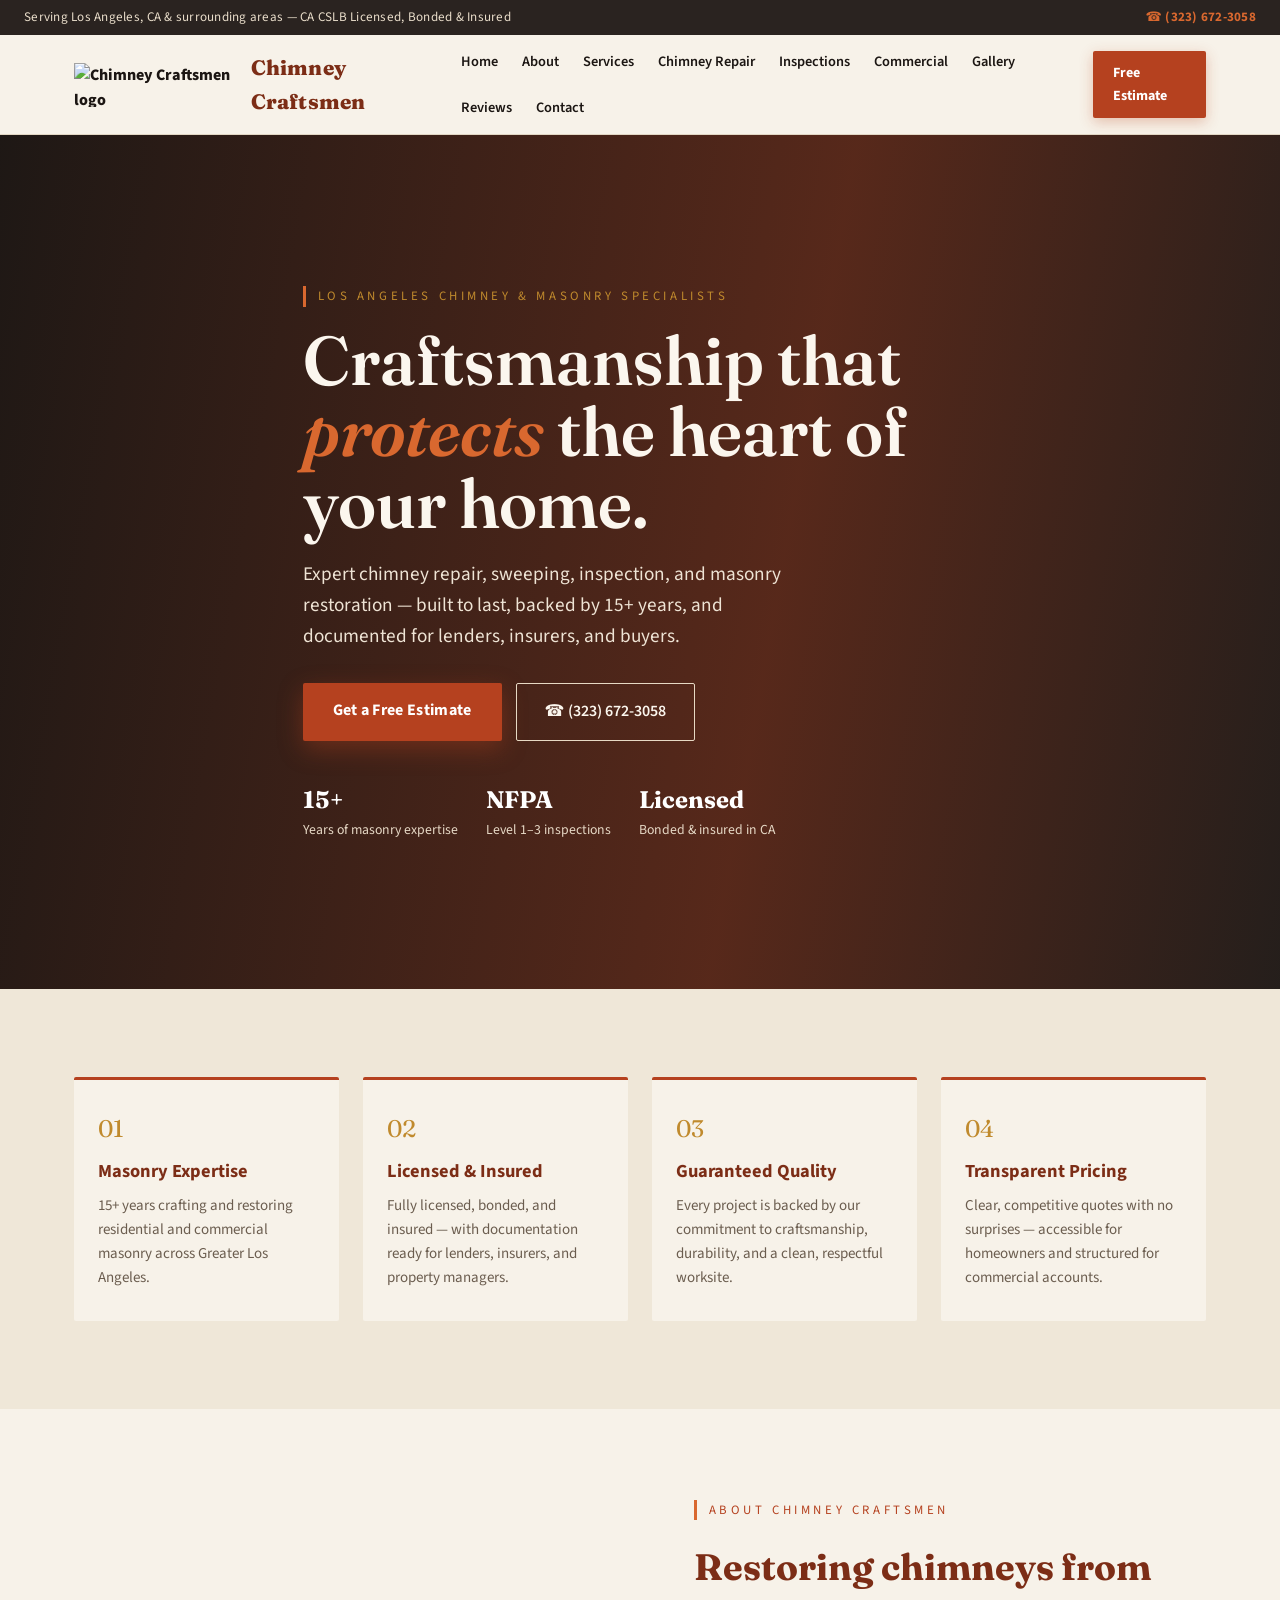
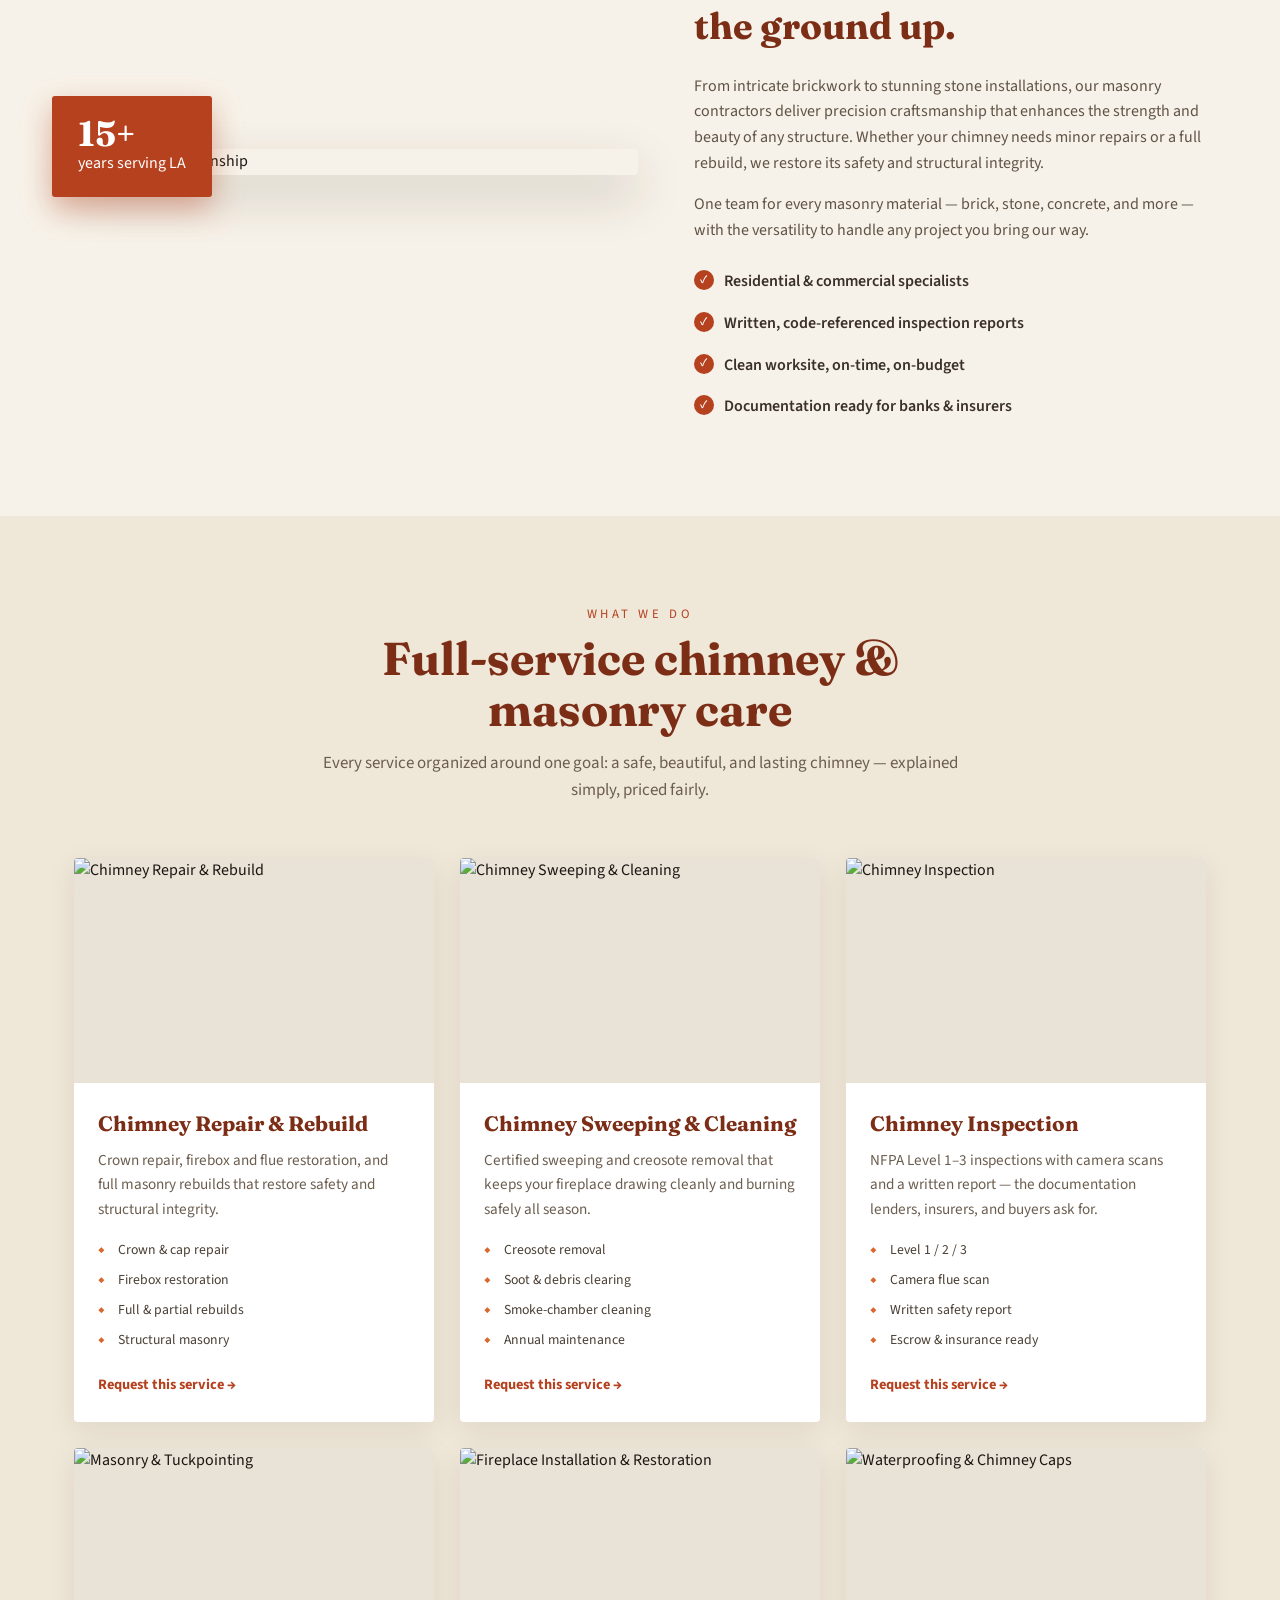
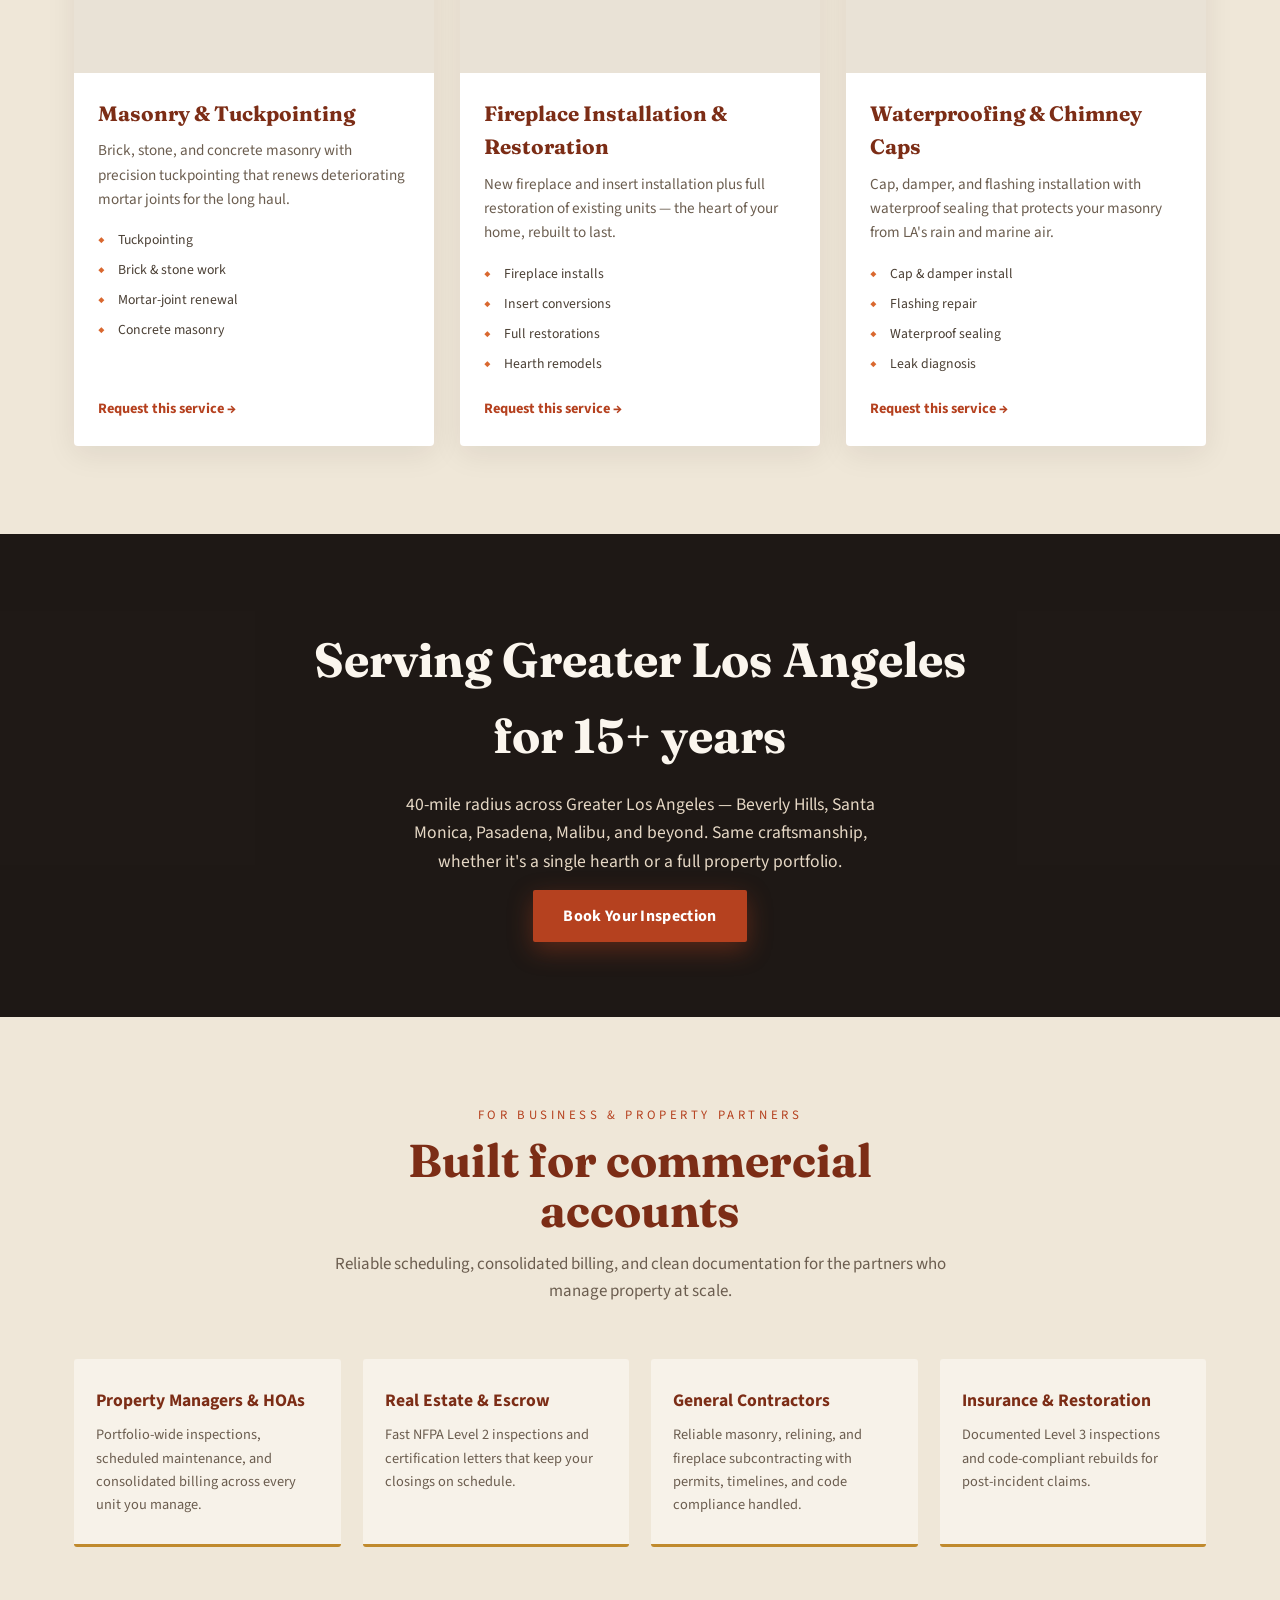
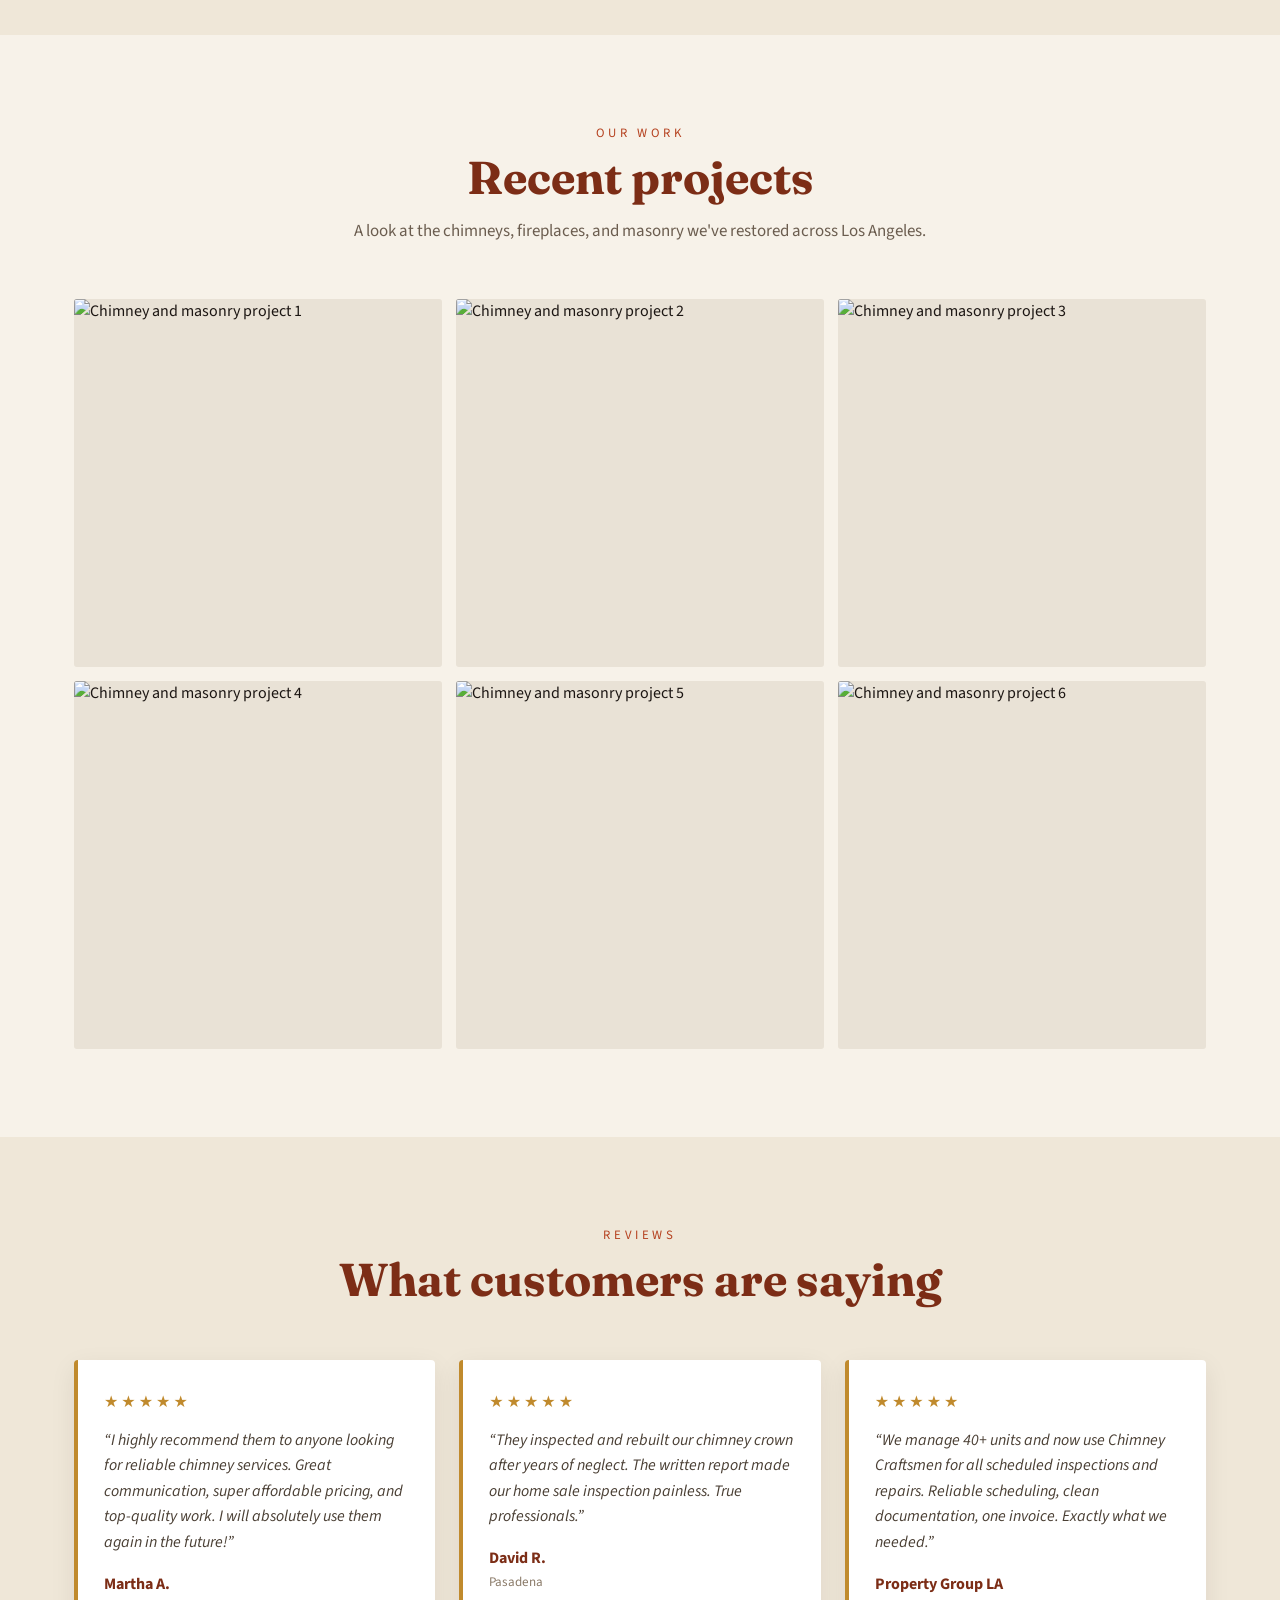
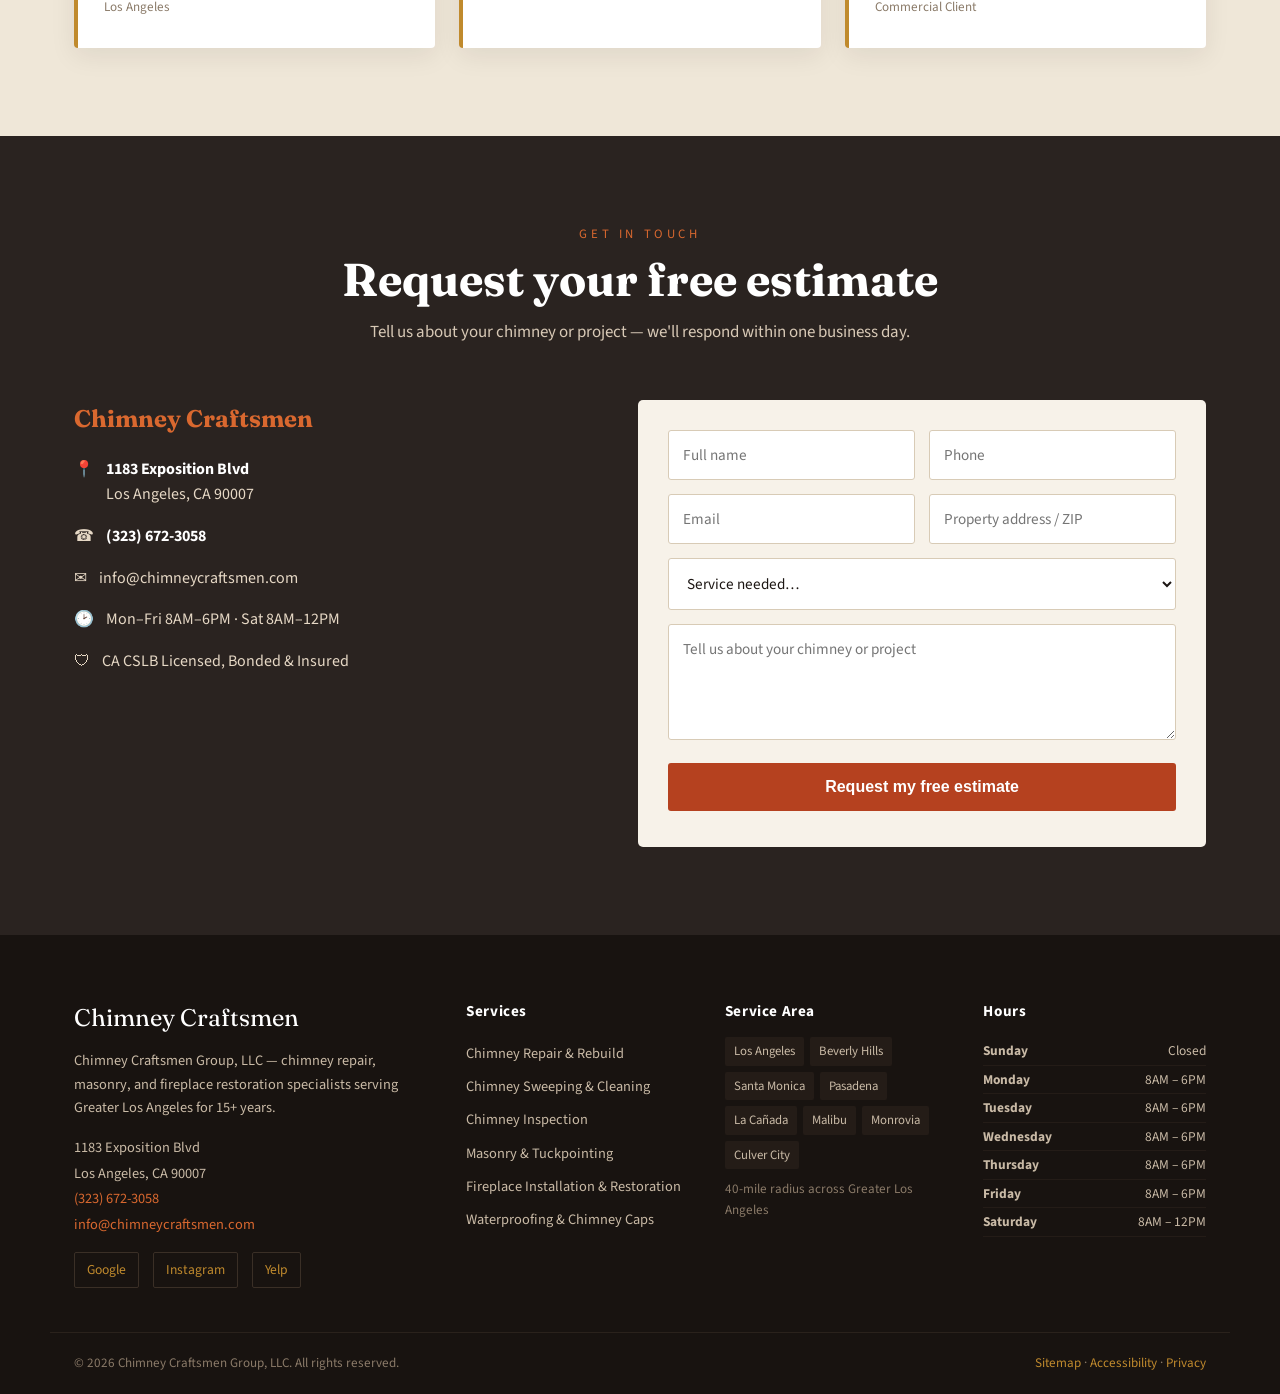
==== index.html @ c2a2316e "Initial commit" ====
<!DOCTYPE html>
<html lang="en">
<head>
<meta charset="utf-8">
<meta name="viewport" content="width=device-width, initial-scale=1">
<title>Chimney Craftsmen | Chimney Repair, Sweeping &amp; Masonry — Los Angeles, CA</title>
<meta name="description" content="Chimney Craftsmen — expert chimney repair, sweeping, inspection & masonry restoration in Los Angeles. 15+ years, licensed, bonded & insured. Free estimates. Call (323) 672-3058.">
<meta name="keywords" content="chimney repair, chimney sweep, chimney inspection, masonry, tuckpointing, fireplace installation, Los Angeles chimney contractor">
<link rel="canonical" href="https://chimneycraftsmen.com/">
<meta property="og:type" content="website">
<meta property="og:title" content="Chimney Craftsmen | Chimney Repair, Sweeping &amp; Masonry — Los Angeles, CA">
<meta property="og:description" content="Chimney Craftsmen — expert chimney repair, sweeping, inspection & masonry restoration in Los Angeles. 15+ years, licensed, bonded & insured. Free estimates. Call (323) 672-3058.">
<meta property="og:url" content="https://chimneycraftsmen.com/">
<meta name="robots" content="index,follow">
<link rel="preconnect" href="https://fonts.googleapis.com"><link rel="preconnect" href="https://fonts.gstatic.com" crossorigin><link href="https://fonts.googleapis.com/css2?family=Fraunces:ital,opsz,wght@0,9..144,400;0,9..144,600;1,9..144,400&family=Source+Sans+3:wght@400;600;700;800&display=swap" rel="stylesheet">
<script type="application/ld+json">{
  "@context":"https://schema.org","@type":"HomeAndConstructionBusiness",
  "@id":"https://chimneycraftsmen.com/#business","name":"Chimney Craftsmen",
  "legalName":"Chimney Craftsmen Group, LLC","url":"https://chimneycraftsmen.com/",
  "telephone":"(323) 672-3058","email":"info@chimneycraftsmen.com",
  "image":"https://chimneycraftsmen.com/assets/img/logo.png",
  "priceRange":"$$","address":{"@type":"PostalAddress",
    "streetAddress":"1183 Exposition Blvd","addressLocality":"Los Angeles",
    "addressRegion":"CA","postalCode":"90007","addressCountry":"US"},
  "areaServed":"Los Angeles, Beverly Hills, Santa Monica, Pasadena, La Cañada, Malibu, Monrovia, Culver City",
  "openingHoursSpecification":[
    {"@type":"OpeningHoursSpecification","dayOfWeek":["Monday","Tuesday","Wednesday","Thursday","Friday"],"opens":"08:00","closes":"18:00"},
    {"@type":"OpeningHoursSpecification","dayOfWeek":"Saturday","opens":"08:00","closes":"12:00"}],
  "sameAs":["https://maps.app.goo.gl/e29cM41DdXc72XBo7","https://www.instagram.com/chimney_craftsman/","https://www.yelp.com/biz/the-chimney-craftman-los-angeles"]
}</script>
<style>
:root{--ink:#1c1613;--ember:#b5411f;--ember2:#d9682f;--brick:#7c2d16;--stone:#e9e2d6;--cream:#f7f2e9;--sand:#efe7d8;--gold:#c08a2d;--soot:#2a2320}
*{margin:0;padding:0;box-sizing:border-box}
html{scroll-behavior:smooth}
body{font-family:'Source Sans 3',system-ui,sans-serif;color:var(--ink);background:var(--cream);line-height:1.6}
.wrap{max-width:1180px;margin:0 auto;padding:0 24px}
h1,h2,h3,.brand span,.svc h3{font-family:'Fraunces',Georgia,serif}
img{max-width:100%;display:block}
a{color:inherit;text-decoration:none}
.topbar{background:var(--soot);color:#e9ddca;font-size:.82rem;display:flex;justify-content:space-between;align-items:center;padding:7px 24px;letter-spacing:.02em}
.topbar .topphone{color:var(--ember2);font-weight:700}
header.site{position:sticky;top:0;z-index:50;background:rgba(247,242,233,.92);backdrop-filter:blur(10px);border-bottom:1px solid #e2d7c4;transition:.3s}
header.site.scrolled{box-shadow:0 6px 24px rgba(40,30,20,.12)}
.navrow{display:flex;align-items:center;gap:24px;padding:14px 24px}
.brand{display:flex;align-items:center;gap:12px;font-weight:800}
.brandlogo{height:44px;width:auto;object-fit:contain}
.brand span{font-size:1.3rem;letter-spacing:.01em;color:var(--brick)}
.nav-links{list-style:none;display:flex;gap:20px;margin-left:auto;flex-wrap:wrap}
.nav-links a{font-size:.9rem;font-weight:600;padding:6px 2px;border-bottom:2px solid transparent;transition:.2s}
.nav-links a:hover{color:var(--ember);border-color:var(--ember)}
.cta{background:var(--ember);color:#fff;padding:11px 20px;border-radius:2px;font-weight:700;font-size:.88rem;box-shadow:0 4px 14px rgba(181,65,31,.3);transition:.2s}
.cta:hover{background:var(--brick)}
.navtoggle{display:none;background:none;border:0;font-size:1.6rem;color:var(--brick);cursor:pointer}
/* hero */
.hero{position:relative;min-height:88vh;display:flex;align-items:center;background:var(--soot) var(--bg-remote) center/cover no-repeat;background-attachment:fixed}
.hero::after{content:"";position:absolute;inset:0;background:linear-gradient(100deg,rgba(28,22,19,.86)0%,rgba(124,45,22,.55)60%,rgba(28,22,19,.35)100%)}
.hero .wrap{position:relative;z-index:2;color:#fbf6ee;padding-top:60px;padding-bottom:60px}
.eyebrow{display:inline-block;font-size:.8rem;letter-spacing:.28em;text-transform:uppercase;color:var(--gold);border-left:3px solid var(--ember2);padding-left:12px;margin-bottom:18px}
.hero h1{font-size:clamp(2.4rem,5.4vw,4.3rem);line-height:1.04;font-weight:600;max-width:15ch;margin-bottom:20px}
.hero h1 em{font-style:italic;color:var(--ember2)}
.hero p.lead{font-size:1.2rem;max-width:52ch;color:#efe4d5;margin-bottom:32px}
.hbtns{display:flex;gap:14px;flex-wrap:wrap}
.btn-primary{background:var(--ember);color:#fff;padding:15px 30px;font-weight:700;border-radius:2px;letter-spacing:.02em;box-shadow:0 8px 24px rgba(181,65,31,.4)}
.btn-ghost{border:1.5px solid #e7d9c4;color:#fbf6ee;padding:15px 28px;font-weight:600;border-radius:2px}
.btn-ghost:hover{background:rgba(255,255,255,.1)}
.trustrow{display:flex;gap:28px;margin-top:40px;flex-wrap:wrap;font-size:.86rem;color:#e6d8c5}
.trustrow b{color:#fff;display:block;font-size:1.5rem;font-family:'Fraunces',serif}
/* sections */
section{padding:88px 0}
.sec-head{text-align:center;max-width:660px;margin:0 auto 54px}
.sec-head .eyebrow{border:0;padding:0;color:var(--ember);display:block;margin-bottom:10px}
.sec-head h2{font-size:clamp(2rem,3.6vw,2.9rem);color:var(--brick);line-height:1.1}
.sec-head p{color:#6b5d4f;margin-top:14px;font-size:1.06rem}
.pillars{background:var(--sand)}
.pillar-grid{display:grid;grid-template-columns:repeat(4,1fr);gap:24px}
.pillar{background:var(--cream);padding:30px 24px;border-top:3px solid var(--ember);border-radius:2px}
.pnum{font-family:'Fraunces',serif;font-size:1.5rem;color:var(--gold)}
.pillar h4{font-size:1.15rem;margin:8px 0 8px;color:var(--brick)}
.pillar p{font-size:.94rem;color:#6b5d4f}
.svc-grid{display:grid;grid-template-columns:repeat(3,1fr);gap:26px}
.svc{background:#fff;border-radius:4px;overflow:hidden;box-shadow:0 8px 30px rgba(40,30,20,.08);display:flex;flex-direction:column;transition:.25s}
.svc:hover{transform:translateY(-6px);box-shadow:0 18px 44px rgba(40,30,20,.16)}
.svc-img{aspect-ratio:16/10;overflow:hidden;background:var(--stone)}
.svc-img img{width:100%;height:100%;object-fit:cover;transition:.5s}
.svc:hover .svc-img img{transform:scale(1.06)}
.svc-body{padding:24px 24px 26px;display:flex;flex-direction:column;flex:1}
.svc-body h3{font-size:1.3rem;color:var(--brick);margin-bottom:8px}
.svc-body p{font-size:.95rem;color:#6b5d4f;margin-bottom:14px}
.svc-feats{list-style:none;margin-bottom:18px}
.svc-feats li{font-size:.86rem;padding:4px 0 4px 20px;position:relative;color:#4a3f34}
.svc-feats li::before{content:"◆";color:var(--ember2);position:absolute;left:0;font-size:.7rem;top:7px}
.svc-link{margin-top:auto;font-weight:700;color:var(--ember);font-size:.9rem}
.band{position:relative;background:var(--soot) var(--bg-remote) center/cover fixed no-repeat;color:#fbf6ee;text-align:center}
.band::after{content:"";position:absolute;inset:0;background:rgba(28,22,19,.8)}
.band .wrap{position:relative;z-index:2}
.band h2{font-size:clamp(2rem,4vw,3rem);max-width:20ch;margin:0 auto 16px}
.band p{max-width:56ch;margin:0 auto 28px;color:#e6d8c5;font-size:1.1rem}
.about-grid{display:grid;grid-template-columns:1.1fr 1fr;gap:56px;align-items:center}
.about-img{position:relative}
.about-img img{border-radius:4px;box-shadow:0 20px 50px rgba(40,30,20,.2)}
.about-img .badge{position:absolute;bottom:-22px;left:-22px;background:var(--ember);color:#fff;padding:20px 26px;border-radius:3px;box-shadow:0 12px 30px rgba(181,65,31,.4)}
.about-img .badge b{font-family:'Fraunces',serif;font-size:2.2rem;display:block;line-height:1}
.about-txt h2{color:var(--brick);font-size:2.3rem;margin-bottom:18px}
.about-txt p{color:#5f5346;margin-bottom:16px}
.checklist{list-style:none;margin-top:18px}
.checklist li{padding:8px 0 8px 30px;position:relative;font-weight:600;color:#3a3129}
.checklist li::before{content:"✓";position:absolute;left:0;color:#fff;background:var(--ember);width:20px;height:20px;border-radius:50%;font-size:.72rem;display:grid;place-items:center;top:9px}
.b2b{background:var(--sand)}
.b2b-grid{display:grid;grid-template-columns:repeat(4,1fr);gap:22px}
.b2b-card{background:var(--cream);padding:28px 22px;border-radius:3px;border-bottom:3px solid var(--gold)}
.b2b-card h4{color:var(--brick);font-size:1.1rem;margin-bottom:8px}
.b2b-card p{font-size:.9rem;color:#6b5d4f}
.gal-grid{display:grid;grid-template-columns:repeat(3,1fr);gap:14px}
.gal-grid figure{aspect-ratio:1;overflow:hidden;border-radius:3px;background:var(--stone)}
.gal-grid img{width:100%;height:100%;object-fit:cover;transition:.5s}
.gal-grid figure:hover img{transform:scale(1.08)}
.rev-grid{display:grid;grid-template-columns:repeat(3,1fr);gap:24px}
.review{background:#fff;padding:30px 26px;border-radius:4px;box-shadow:0 8px 26px rgba(40,30,20,.08);border-left:4px solid var(--gold)}
.stars{color:var(--gold);letter-spacing:3px;margin-bottom:12px}
.review p{font-style:italic;color:#4a3f34;margin-bottom:16px}
.review footer b{color:var(--brick)}
.review footer span{display:block;font-size:.82rem;color:#8a7a68}
.contact{background:var(--soot);color:#fbf6ee}
.contact .sec-head h2{color:#fff}
.contact .sec-head p{color:#d8c9b6}
.cwrap{display:grid;grid-template-columns:1fr 1.1fr;gap:48px;align-items:start}
.cinfo h3{font-family:'Fraunces',serif;color:var(--ember2);font-size:1.5rem;margin-bottom:18px}
.cinfo .cline{display:flex;gap:12px;margin-bottom:16px;font-size:1rem;color:#e6d8c5}
.cinfo .cline b{color:#fff}
.cform{background:var(--cream);padding:30px;border-radius:5px}
.cform input,.cform select,.cform textarea{width:100%;padding:13px 14px;border:1px solid #d8cbb6;border-radius:3px;font-family:inherit;font-size:.95rem;margin-bottom:14px;background:#fff;color:var(--ink)}
.frow{display:grid;grid-template-columns:1fr 1fr;gap:14px}
.cform-btn{background:var(--ember);color:#fff;border:0;padding:15px;width:100%;font-weight:700;font-size:1rem;border-radius:3px;cursor:pointer}
.cform-btn:hover{background:var(--brick)}
.formmsg{color:var(--brick);font-weight:600;text-align:center;margin-top:6px}
.site-footer{background:#181310;color:#c9baa6;padding:64px 0 0}
.fgrid{display:grid;grid-template-columns:1.6fr 1fr 1fr 1fr;gap:36px;padding-bottom:44px}
.fbrand{font-family:'Fraunces',serif;font-size:1.5rem;color:#fff;margin-bottom:12px}
.fabout{font-size:.9rem;margin-bottom:16px}
.faddr{font-size:.9rem;line-height:1.8}.faddr a{color:var(--ember2)}
.fsocial{display:flex;gap:14px;margin-top:14px}.fsocial a{font-size:.85rem;color:var(--gold);border:1px solid #3a2f26;padding:6px 12px;border-radius:2px}
.site-footer h4{color:#fff;font-size:.95rem;margin-bottom:14px;letter-spacing:.04em}
.site-footer ul{list-style:none}.site-footer ul li{padding:5px 0;font-size:.9rem}
.fserve{display:flex;flex-wrap:wrap;gap:6px}.fserve span{font-size:.8rem;background:#241c17;padding:4px 9px;border-radius:2px}
.fradius{font-size:.82rem;margin-top:10px;color:#8a7a68}
.fhours div{display:flex;justify-content:space-between;font-size:.84rem;padding:3px 0;border-bottom:1px solid #241c17}
.fbot{display:flex;justify-content:space-between;padding:20px 24px;border-top:1px solid #2a221c;font-size:.82rem;color:#8a7a68;flex-wrap:wrap;gap:8px}
.fbot a{color:var(--gold)}
.reveal{opacity:0;transform:translateY(24px);transition:.7s cubic-bezier(.2,.7,.2,1)}
.reveal.in{opacity:1;transform:none}
@media(max-width:960px){.nav-links{display:none;position:absolute;top:100%;left:0;right:0;background:var(--cream);flex-direction:column;padding:16px 24px;box-shadow:0 12px 24px rgba(0,0,0,.15)}.nav-links.open{display:flex}.navtoggle{display:block;margin-left:auto}.cta{display:none}
.pillar-grid,.svc-grid,.b2b-grid,.rev-grid,.gal-grid{grid-template-columns:1fr 1fr}.about-grid,.cwrap,.fgrid{grid-template-columns:1fr}.hero{background-attachment:scroll}.band{background-attachment:scroll}}
@media(max-width:600px){.pillar-grid,.svc-grid,.b2b-grid,.rev-grid,.gal-grid{grid-template-columns:1fr}.frow{grid-template-columns:1fr}.trustrow{gap:18px}}
@media(prefers-reduced-motion){.reveal{transition:none;opacity:1;transform:none}.hero,.band{background-attachment:scroll}}
</style>
</head>
<body>

<div class="topbar">
  <span>Serving Los Angeles, CA &amp; surrounding areas — CA CSLB Licensed, Bonded & Insured</span>
  <a href="tel:+13236723058" class="topphone">☎ (323) 672-3058</a>
</div>
<header class="site">
  <div class="wrap navrow">
    <a href="#home" class="brand"><img src="assets/img/logo.png" onerror="this.onerror=null;this.src='https://thechimneycraftman.com/images/2164140/0_0.png'" class="brandlogo" alt="Chimney Craftsmen logo" loading="eager"><span>Chimney Craftsmen</span></a>
    <nav><ul class="nav-links"><li><a href="#home">Home</a></li>
<li><a href="#about">About</a></li>
<li><a href="#services">Services</a></li>
<li><a href="#repair">Chimney Repair</a></li>
<li><a href="#inspection">Inspections</a></li>
<li><a href="#commercial">Commercial</a></li>
<li><a href="#gallery">Gallery</a></li>
<li><a href="#reviews">Reviews</a></li>
<li><a href="#contact">Contact</a></li></ul></nav>
    <a href="#contact" class="cta">Free Estimate</a>
    <button class="navtoggle" aria-label="Menu">☰</button>
  </div>
</header>
<main id="home">
  <section class="hero" data-bg style="--bg-local:url('assets/img/hero-1.jpg');--bg-remote:url('https://thechimneycraftman.com/images/2164157/0_0.jpg')">
    <div class="wrap">
      <span class="eyebrow">Los Angeles Chimney &amp; Masonry Specialists</span>
      <h1>Craftsmanship that <em>protects</em> the heart of your home.</h1>
      <p class="lead">Expert chimney repair, sweeping, inspection, and masonry restoration — built to last, backed by 15+ years, and documented for lenders, insurers, and buyers.</p>
      <div class="hbtns">
        <a href="#contact" class="btn-primary">Get a Free Estimate</a>
        <a href="tel:+13236723058" class="btn-ghost">☎ (323) 672-3058</a>
      </div>
      <div class="trustrow">
        <div><b>15+</b>Years of masonry expertise</div>
        <div><b>NFPA</b>Level 1–3 inspections</div>
        <div><b>Licensed</b>Bonded &amp; insured in CA</div>
      </div>
    </div>
  </section>

  <section class="pillars" id="why">
    <div class="wrap">
      <div class="pillar-grid"><div class="pillar reveal"><span class="pnum">01</span><h4>Masonry Expertise</h4><p>15+ years crafting and restoring residential and commercial masonry across Greater Los Angeles.</p></div>
<div class="pillar reveal"><span class="pnum">02</span><h4>Licensed & Insured</h4><p>Fully licensed, bonded, and insured — with documentation ready for lenders, insurers, and property managers.</p></div>
<div class="pillar reveal"><span class="pnum">03</span><h4>Guaranteed Quality</h4><p>Every project is backed by our commitment to craftsmanship, durability, and a clean, respectful worksite.</p></div>
<div class="pillar reveal"><span class="pnum">04</span><h4>Transparent Pricing</h4><p>Clear, competitive quotes with no surprises — accessible for homeowners and structured for commercial accounts.</p></div></div>
    </div>
  </section>

  <section id="about">
    <div class="wrap about-grid">
      <div class="about-img reveal"><img src="assets/img/hero-2.jpg" onerror="this.onerror=null;this.src='https://thechimneycraftman.com/images/2164164/0_0.jpg'" alt="Masonry craftsmanship" loading="lazy"><div class="badge"><b>15+</b>years serving LA</div></div>
      <div class="about-txt reveal">
        <span class="eyebrow" style="color:var(--ember)">About Chimney Craftsmen</span>
        <h2>Restoring chimneys from the ground up.</h2>
        <p>From intricate brickwork to stunning stone installations, our masonry contractors deliver precision craftsmanship that enhances the strength and beauty of any structure. Whether your chimney needs minor repairs or a full rebuild, we restore its safety and structural integrity.</p>
        <p>One team for every masonry material — brick, stone, concrete, and more — with the versatility to handle any project you bring our way.</p>
        <ul class="checklist">
          <li>Residential &amp; commercial specialists</li>
          <li>Written, code-referenced inspection reports</li>
          <li>Clean worksite, on-time, on-budget</li>
          <li>Documentation ready for banks &amp; insurers</li>
        </ul>
      </div>
    </div>
  </section>

  <section id="services" style="background:var(--sand)">
    <div class="wrap">
      <div class="sec-head"><span class="eyebrow">What We Do</span><h2>Full-service chimney &amp; masonry care</h2><p>Every service organized around one goal: a safe, beautiful, and lasting chimney — explained simply, priced fairly.</p></div>
      <div class="svc-grid">
      <article class="svc reveal" id="repair">
        <div class="svc-img"><img src="assets/img/gallery-1.png" onerror="this.onerror=null;this.src='https://thechimneycraftman.com/images/2164141/0_0.png'" alt="Chimney Repair & Rebuild" loading="lazy"></div>
        <div class="svc-body">
          <h3>Chimney Repair & Rebuild</h3>
          <p>Crown repair, firebox and flue restoration, and full masonry rebuilds that restore safety and structural integrity.</p>
          <ul class="svc-feats"><li>Crown & cap repair</li><li>Firebox restoration</li><li>Full & partial rebuilds</li><li>Structural masonry</li></ul>
          <a href="#contact" class="svc-link">Request this service →</a>
        </div>
      </article>

      <article class="svc reveal" id="sweeping">
        <div class="svc-img"><img src="assets/img/gallery-2.png" onerror="this.onerror=null;this.src='https://thechimneycraftman.com/images/2164142/0_0.png'" alt="Chimney Sweeping & Cleaning" loading="lazy"></div>
        <div class="svc-body">
          <h3>Chimney Sweeping & Cleaning</h3>
          <p>Certified sweeping and creosote removal that keeps your fireplace drawing cleanly and burning safely all season.</p>
          <ul class="svc-feats"><li>Creosote removal</li><li>Soot & debris clearing</li><li>Smoke-chamber cleaning</li><li>Annual maintenance</li></ul>
          <a href="#contact" class="svc-link">Request this service →</a>
        </div>
      </article>

      <article class="svc reveal" id="inspection">
        <div class="svc-img"><img src="assets/img/gallery-3.png" onerror="this.onerror=null;this.src='https://thechimneycraftman.com/images/2164143/0_0.png'" alt="Chimney Inspection" loading="lazy"></div>
        <div class="svc-body">
          <h3>Chimney Inspection</h3>
          <p>NFPA Level 1–3 inspections with camera scans and a written report — the documentation lenders, insurers, and buyers ask for.</p>
          <ul class="svc-feats"><li>Level 1 / 2 / 3</li><li>Camera flue scan</li><li>Written safety report</li><li>Escrow & insurance ready</li></ul>
          <a href="#contact" class="svc-link">Request this service →</a>
        </div>
      </article>

      <article class="svc reveal" id="masonry">
        <div class="svc-img"><img src="assets/img/gallery-4.png" onerror="this.onerror=null;this.src='https://thechimneycraftman.com/images/2164144/0_0.png'" alt="Masonry & Tuckpointing" loading="lazy"></div>
        <div class="svc-body">
          <h3>Masonry & Tuckpointing</h3>
          <p>Brick, stone, and concrete masonry with precision tuckpointing that renews deteriorating mortar joints for the long haul.</p>
          <ul class="svc-feats"><li>Tuckpointing</li><li>Brick & stone work</li><li>Mortar-joint renewal</li><li>Concrete masonry</li></ul>
          <a href="#contact" class="svc-link">Request this service →</a>
        </div>
      </article>

      <article class="svc reveal" id="fireplace">
        <div class="svc-img"><img src="assets/img/gallery-5.png" onerror="this.onerror=null;this.src='https://thechimneycraftman.com/images/2164145/0_0.png'" alt="Fireplace Installation & Restoration" loading="lazy"></div>
        <div class="svc-body">
          <h3>Fireplace Installation & Restoration</h3>
          <p>New fireplace and insert installation plus full restoration of existing units — the heart of your home, rebuilt to last.</p>
          <ul class="svc-feats"><li>Fireplace installs</li><li>Insert conversions</li><li>Full restorations</li><li>Hearth remodels</li></ul>
          <a href="#contact" class="svc-link">Request this service →</a>
        </div>
      </article>

      <article class="svc reveal" id="waterproofing">
        <div class="svc-img"><img src="assets/img/gallery-6.png" onerror="this.onerror=null;this.src='https://thechimneycraftman.com/images/2164146/0_0.png'" alt="Waterproofing & Chimney Caps" loading="lazy"></div>
        <div class="svc-body">
          <h3>Waterproofing & Chimney Caps</h3>
          <p>Cap, damper, and flashing installation with waterproof sealing that protects your masonry from LA's rain and marine air.</p>
          <ul class="svc-feats"><li>Cap & damper install</li><li>Flashing repair</li><li>Waterproof sealing</li><li>Leak diagnosis</li></ul>
          <a href="#contact" class="svc-link">Request this service →</a>
        </div>
      </article></div>
    </div>
  </section>

  <section class="band" data-bg style="--bg-local:url('assets/img/hero-3.jpg');--bg-remote:url('https://thechimneycraftman.com/images/2164165/0_0.jpg')">
    <div class="wrap">
      <h2>Serving Greater Los Angeles for 15+ years</h2>
      <p>40-mile radius across Greater Los Angeles — Beverly Hills, Santa Monica, Pasadena, Malibu, and beyond. Same craftsmanship, whether it's a single hearth or a full property portfolio.</p>
      <a href="#contact" class="btn-primary">Book Your Inspection</a>
    </div>
  </section>

  <section class="b2b" id="commercial">
    <div class="wrap">
      <div class="sec-head"><span class="eyebrow">For Business &amp; Property Partners</span><h2>Built for commercial accounts</h2><p>Reliable scheduling, consolidated billing, and clean documentation for the partners who manage property at scale.</p></div>
      <div class="b2b-grid"><div class="b2b-card reveal"><h4>Property Managers & HOAs</h4><p>Portfolio-wide inspections, scheduled maintenance, and consolidated billing across every unit you manage.</p></div>
<div class="b2b-card reveal"><h4>Real Estate & Escrow</h4><p>Fast NFPA Level 2 inspections and certification letters that keep your closings on schedule.</p></div>
<div class="b2b-card reveal"><h4>General Contractors</h4><p>Reliable masonry, relining, and fireplace subcontracting with permits, timelines, and code compliance handled.</p></div>
<div class="b2b-card reveal"><h4>Insurance & Restoration</h4><p>Documented Level 3 inspections and code-compliant rebuilds for post-incident claims.</p></div></div>
    </div>
  </section>

  <section id="gallery">
    <div class="wrap">
      <div class="sec-head"><span class="eyebrow">Our Work</span><h2>Recent projects</h2><p>A look at the chimneys, fireplaces, and masonry we've restored across Los Angeles.</p></div>
      <div class="gal-grid"><figure class="reveal"><img src="assets/img/gallery-1.png" onerror="this.onerror=null;this.src='https://thechimneycraftman.com/images/2164141/0_0.png'" alt="Chimney and masonry project 1" loading="lazy"></figure>
<figure class="reveal"><img src="assets/img/gallery-2.png" onerror="this.onerror=null;this.src='https://thechimneycraftman.com/images/2164142/0_0.png'" alt="Chimney and masonry project 2" loading="lazy"></figure>
<figure class="reveal"><img src="assets/img/gallery-3.png" onerror="this.onerror=null;this.src='https://thechimneycraftman.com/images/2164143/0_0.png'" alt="Chimney and masonry project 3" loading="lazy"></figure>
<figure class="reveal"><img src="assets/img/gallery-4.png" onerror="this.onerror=null;this.src='https://thechimneycraftman.com/images/2164144/0_0.png'" alt="Chimney and masonry project 4" loading="lazy"></figure>
<figure class="reveal"><img src="assets/img/gallery-5.png" onerror="this.onerror=null;this.src='https://thechimneycraftman.com/images/2164145/0_0.png'" alt="Chimney and masonry project 5" loading="lazy"></figure>
<figure class="reveal"><img src="assets/img/gallery-6.png" onerror="this.onerror=null;this.src='https://thechimneycraftman.com/images/2164146/0_0.png'" alt="Chimney and masonry project 6" loading="lazy"></figure></div>
    </div>
  </section>

  <section id="reviews" style="background:var(--sand)">
    <div class="wrap">
      <div class="sec-head"><span class="eyebrow">Reviews</span><h2>What customers are saying</h2></div>
      <div class="rev-grid">
      <blockquote class="review reveal">
        <div class="stars">★★★★★</div>
        <p>“I highly recommend them to anyone looking for reliable chimney services. Great communication, super affordable pricing, and top-quality work. I will absolutely use them again in the future!”</p>
        <footer><b>Martha A.</b><span>Los Angeles</span></footer>
      </blockquote>

      <blockquote class="review reveal">
        <div class="stars">★★★★★</div>
        <p>“They inspected and rebuilt our chimney crown after years of neglect. The written report made our home sale inspection painless. True professionals.”</p>
        <footer><b>David R.</b><span>Pasadena</span></footer>
      </blockquote>

      <blockquote class="review reveal">
        <div class="stars">★★★★★</div>
        <p>“We manage 40+ units and now use Chimney Craftsmen for all scheduled inspections and repairs. Reliable scheduling, clean documentation, one invoice. Exactly what we needed.”</p>
        <footer><b>Property Group LA</b><span>Commercial Client</span></footer>
      </blockquote></div>
    </div>
  </section>

  <section class="contact" id="contact">
    <div class="wrap">
      <div class="sec-head"><span class="eyebrow" style="color:var(--ember2)">Get In Touch</span><h2>Request your free estimate</h2><p>Tell us about your chimney or project — we'll respond within one business day.</p></div>
      <div class="cwrap">
        <div class="cinfo reveal">
          <h3>Chimney Craftsmen</h3>
          <div class="cline">📍 <span><b>1183 Exposition Blvd</b><br>Los Angeles, CA 90007</span></div>
          <div class="cline">☎ <span><b><a href="tel:+13236723058" style="color:#fff">(323) 672-3058</a></b></span></div>
          <div class="cline">✉ <span><a href="mailto:info@chimneycraftsmen.com" style="color:#e6d8c5">info@chimneycraftsmen.com</a></span></div>
          <div class="cline">🕑 <span>Mon–Fri 8AM–6PM · Sat 8AM–12PM</span></div>
          <div class="cline">🛡 <span>CA CSLB Licensed, Bonded & Insured</span></div>
        </div>
        <div class="reveal">
    <form class="cform" onsubmit="event.preventDefault();this.querySelector('.formmsg').textContent='Thank you — we\'ll call you within one business day.';">
      <div class="frow"><input required placeholder="Full name" aria-label="Full name"><input required placeholder="Phone" aria-label="Phone"></div>
      <div class="frow"><input required type="email" placeholder="Email" aria-label="Email"><input placeholder="Property address / ZIP" aria-label="Address"></div>
      <select aria-label="Service needed">
        <option value="">Service needed…</option>
        <option>Chimney Repair & Rebuild</option><option>Chimney Sweeping & Cleaning</option><option>Chimney Inspection</option><option>Masonry & Tuckpointing</option><option>Fireplace Installation & Restoration</option><option>Waterproofing & Chimney Caps</option>
        <option>Commercial / property portfolio</option>
      </select>
      <textarea rows="4" placeholder="Tell us about your chimney or project"></textarea>
      <button type="submit" class="cform-btn">Request my free estimate</button>
      <p class="formmsg" role="status"></p>
    </form></div>
      </div>
    </div>
  </section>
</main>

<footer class="site-footer">
  <div class="wrap fgrid">
    <div>
      <div class="fbrand">Chimney Craftsmen</div>
      <p class="fabout">Chimney Craftsmen Group, LLC — chimney repair, masonry, and fireplace restoration specialists serving Greater Los Angeles for 15+ years.</p>
      <p class="faddr">1183 Exposition Blvd<br>Los Angeles, CA 90007<br>
      <a href="tel:+13236723058">(323) 672-3058</a><br>
      <a href="mailto:info@chimneycraftsmen.com">info@chimneycraftsmen.com</a></p>
      <div class="fsocial">
        <a href="https://maps.app.goo.gl/e29cM41DdXc72XBo7" aria-label="Google">Google</a>
        <a href="https://www.instagram.com/chimney_craftsman/" aria-label="Instagram">Instagram</a>
        <a href="https://www.yelp.com/biz/the-chimney-craftman-los-angeles" aria-label="Yelp">Yelp</a>
      </div>
    </div>
    <div>
      <h4>Services</h4>
      <ul><li><a href="#repair">Chimney Repair & Rebuild</a></li><li><a href="#sweeping">Chimney Sweeping & Cleaning</a></li><li><a href="#inspection">Chimney Inspection</a></li><li><a href="#masonry">Masonry & Tuckpointing</a></li><li><a href="#fireplace">Fireplace Installation & Restoration</a></li><li><a href="#waterproofing">Waterproofing & Chimney Caps</a></li></ul>
    </div>
    <div>
      <h4>Service Area</h4>
      <div class="fserve"><span>Los Angeles</span><span>Beverly Hills</span><span>Santa Monica</span><span>Pasadena</span><span>La Cañada</span><span>Malibu</span><span>Monrovia</span><span>Culver City</span></div>
      <p class="fradius">40-mile radius across Greater Los Angeles</p>
    </div>
    <div>
      <h4>Hours</h4>
      <div class="fhours"><div><b>Sunday</b><span>Closed</span></div><div><b>Monday</b><span>8AM – 6PM</span></div><div><b>Tuesday</b><span>8AM – 6PM</span></div><div><b>Wednesday</b><span>8AM – 6PM</span></div><div><b>Thursday</b><span>8AM – 6PM</span></div><div><b>Friday</b><span>8AM – 6PM</span></div><div><b>Saturday</b><span>8AM – 12PM</span></div></div>
    </div>
  </div>
  <div class="wrap fbot">
    <span>© 2026 Chimney Craftsmen Group, LLC. All rights reserved.</span>
    <span><a href="sitemap.xml">Sitemap</a> · <a href="#">Accessibility</a> · <a href="#">Privacy</a></span>
  </div>
</footer>

<script>
document.querySelectorAll('[data-bg]').forEach(function(el){
  var local=getComputedStyle(el).getPropertyValue('--bg-local').trim();
  var remote=getComputedStyle(el).getPropertyValue('--bg-remote').trim();
  var url=local.replace(/^url\(['"]?/,'').replace(/['"]?\)$/,'');
  var test=new Image();
  test.onload=function(){el.style.backgroundImage=local;};
  test.onerror=function(){el.style.backgroundImage=remote;};
  test.src=url;
});
// mobile nav toggle
var t=document.querySelector('.navtoggle');
if(t){t.addEventListener('click',function(){document.querySelector('.nav-links').classList.toggle('open');});}
// scroll reveal
var io=new IntersectionObserver(function(es){es.forEach(function(e){if(e.isIntersecting)e.target.classList.add('in');});},{threshold:.12});
document.querySelectorAll('.reveal').forEach(function(el){io.observe(el);});
// sticky header shrink
var hd=document.querySelector('header.site');
if(hd){addEventListener('scroll',function(){hd.classList.toggle('scrolled',scrollY>40);});}
</script>

</body></html>
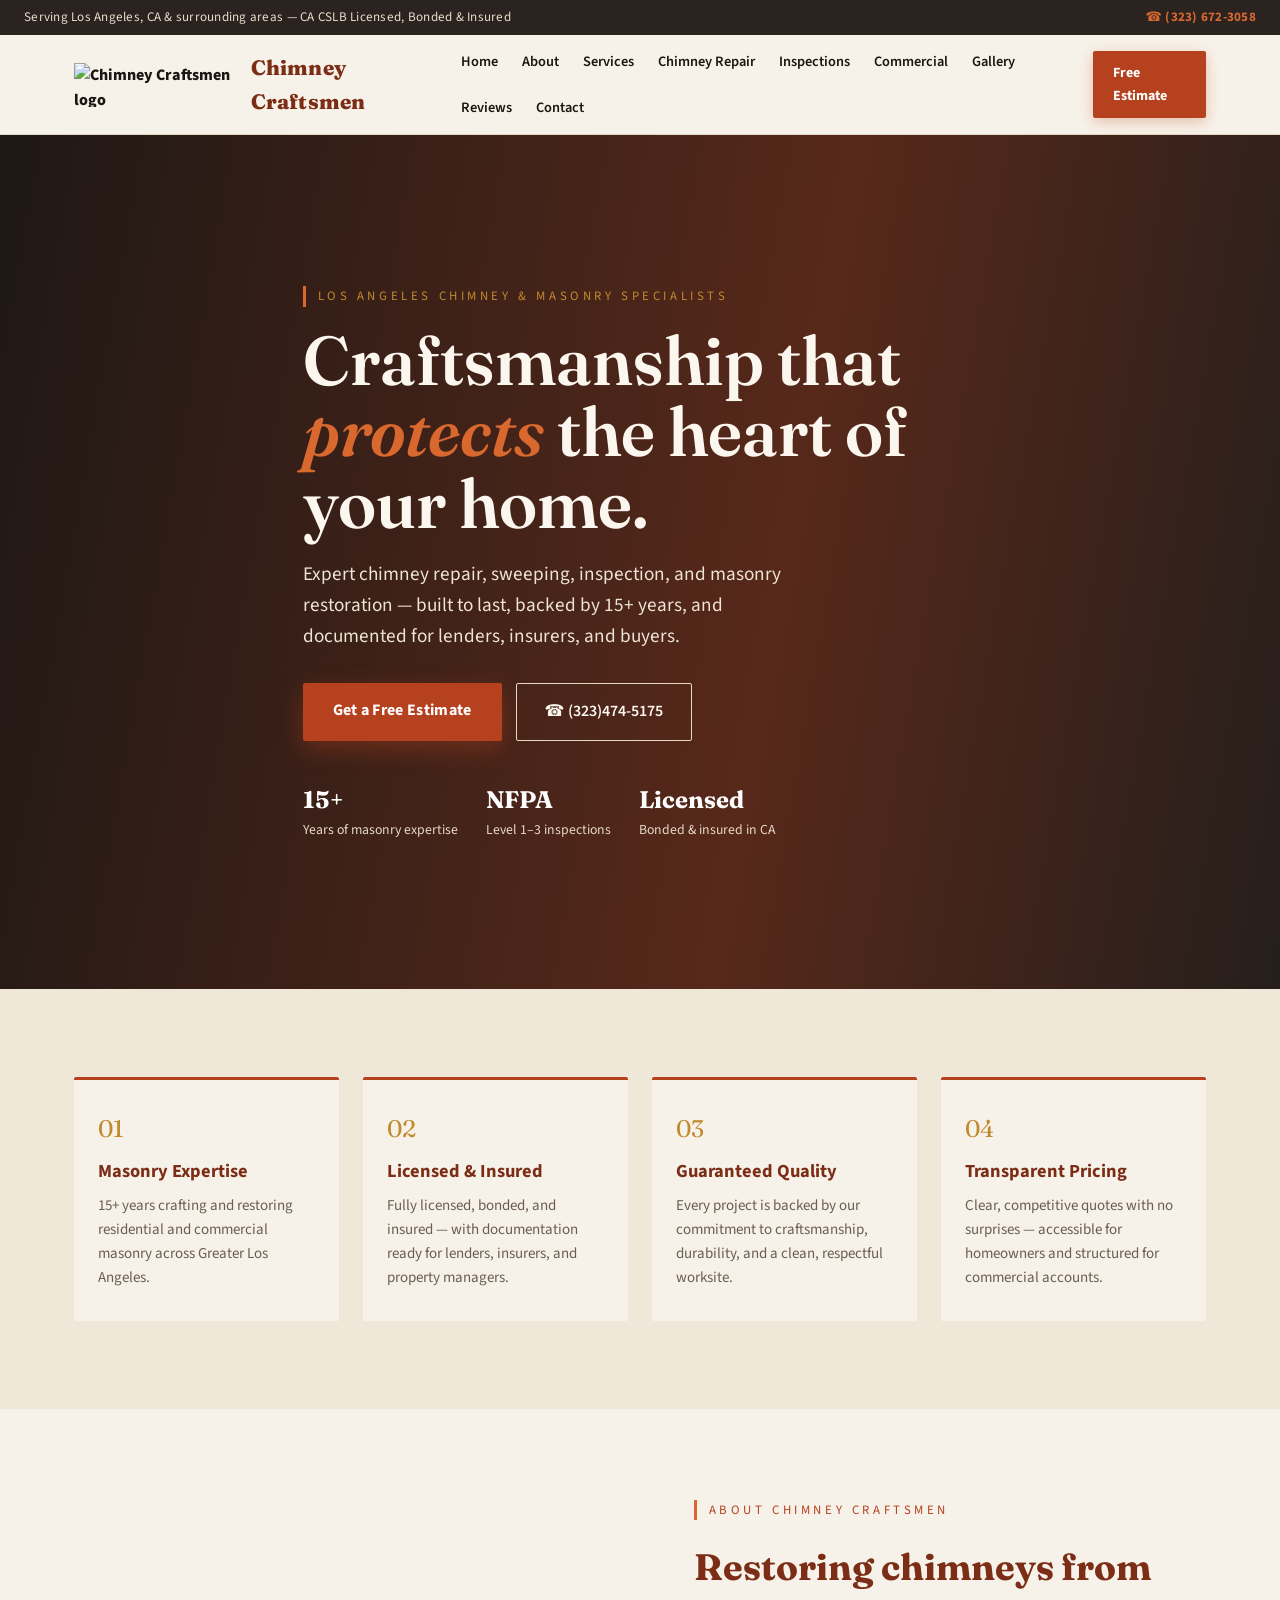
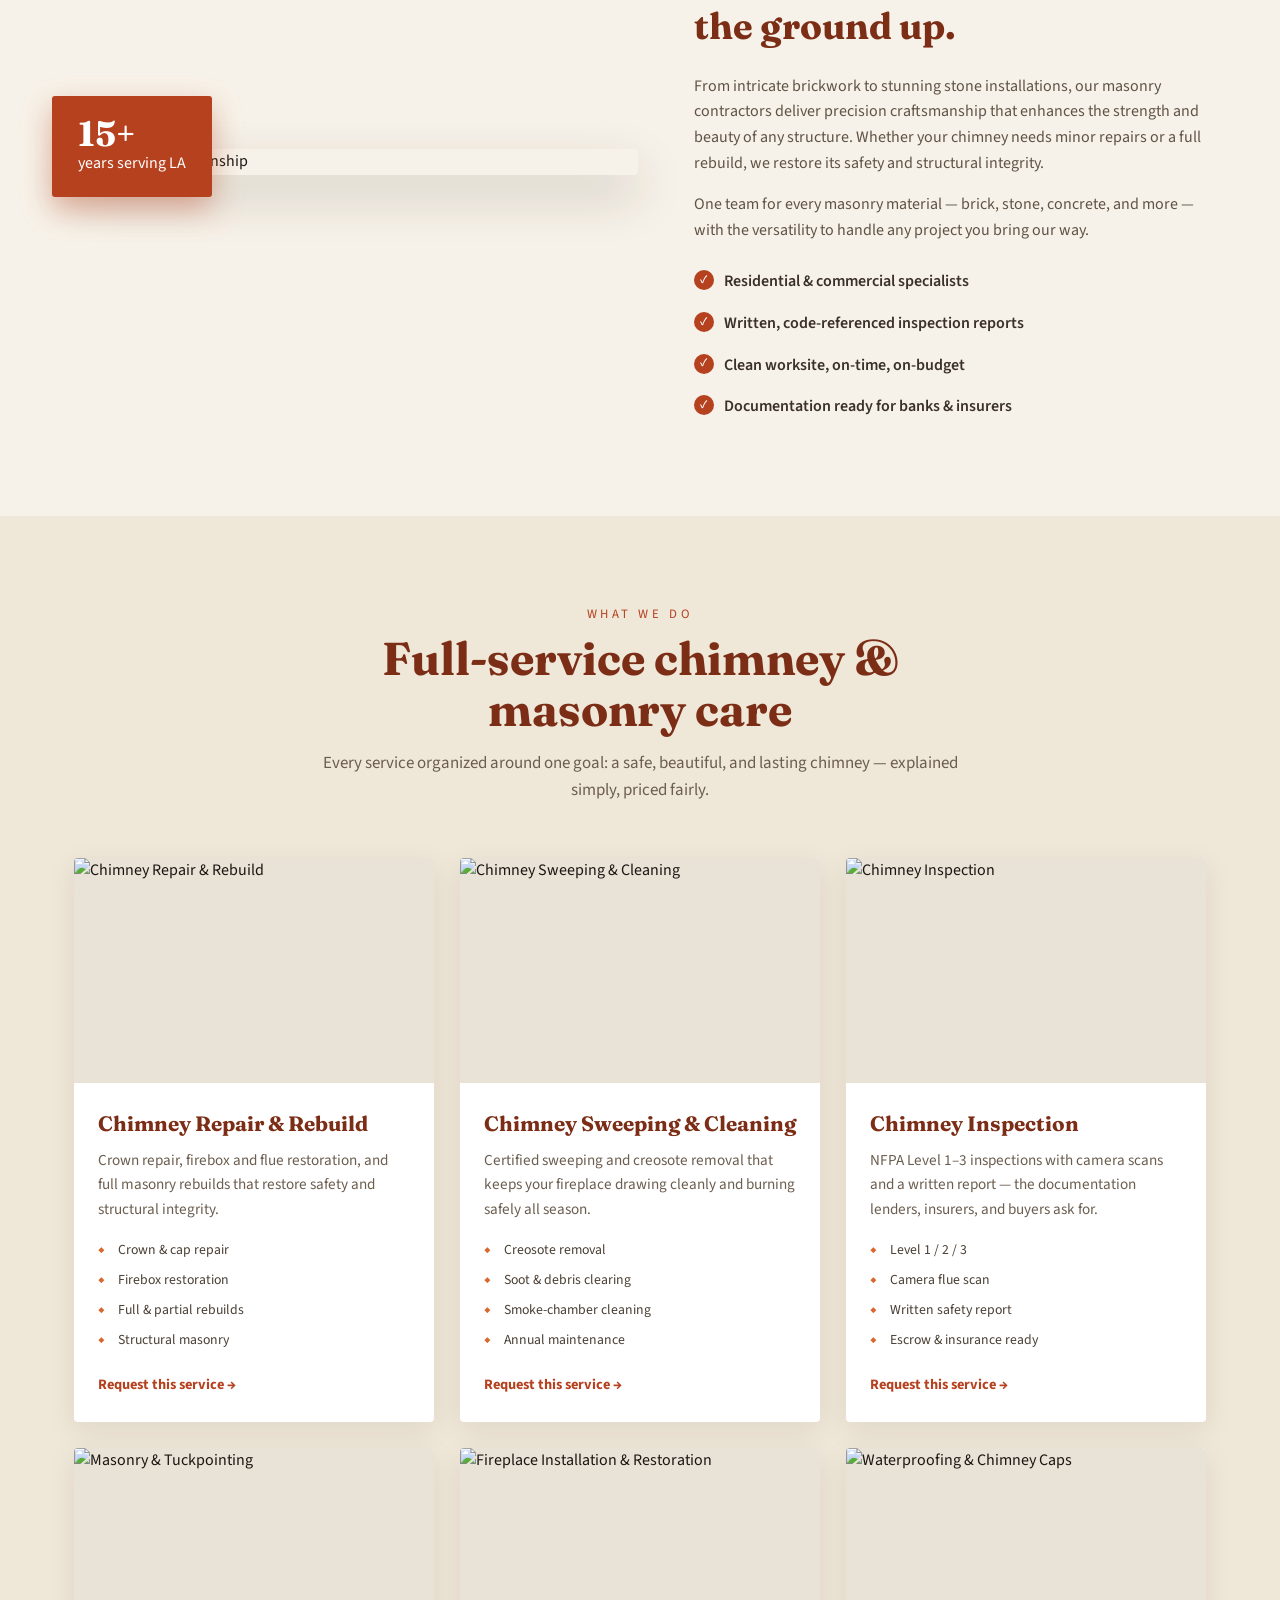
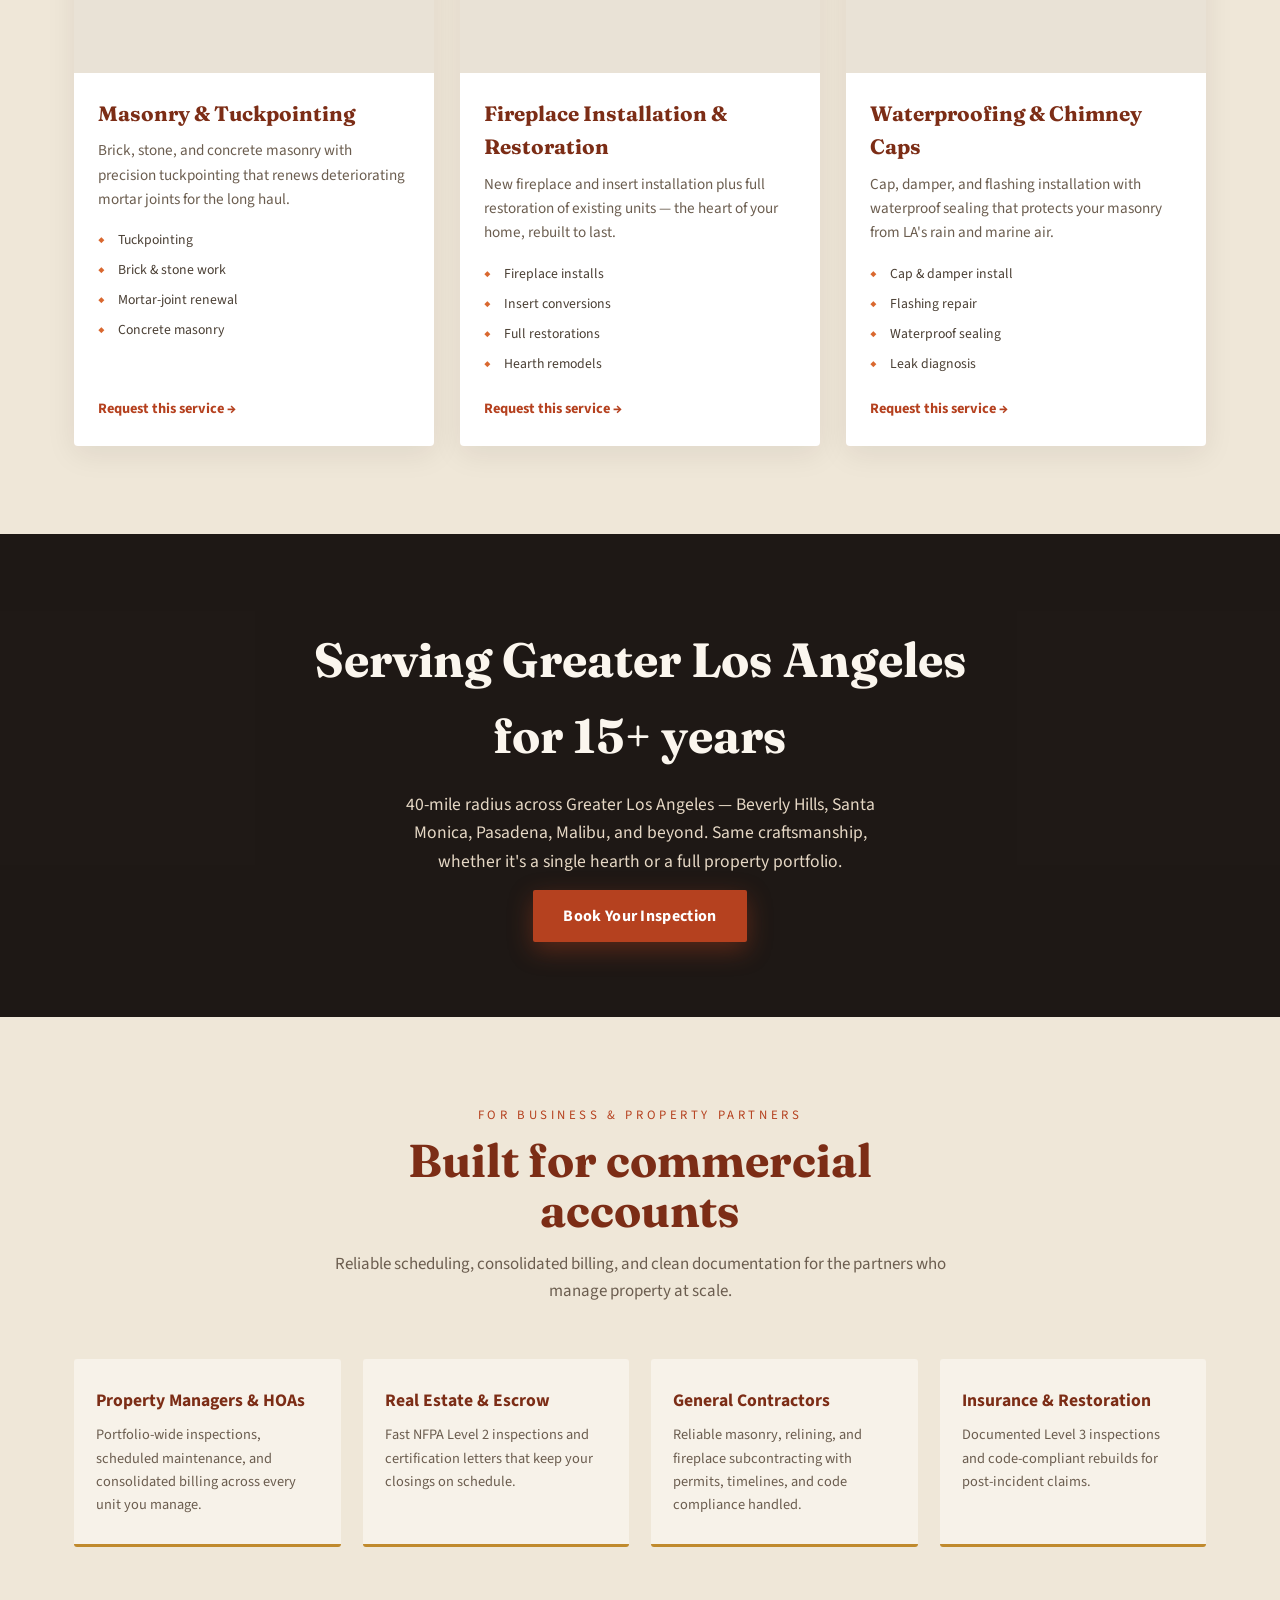
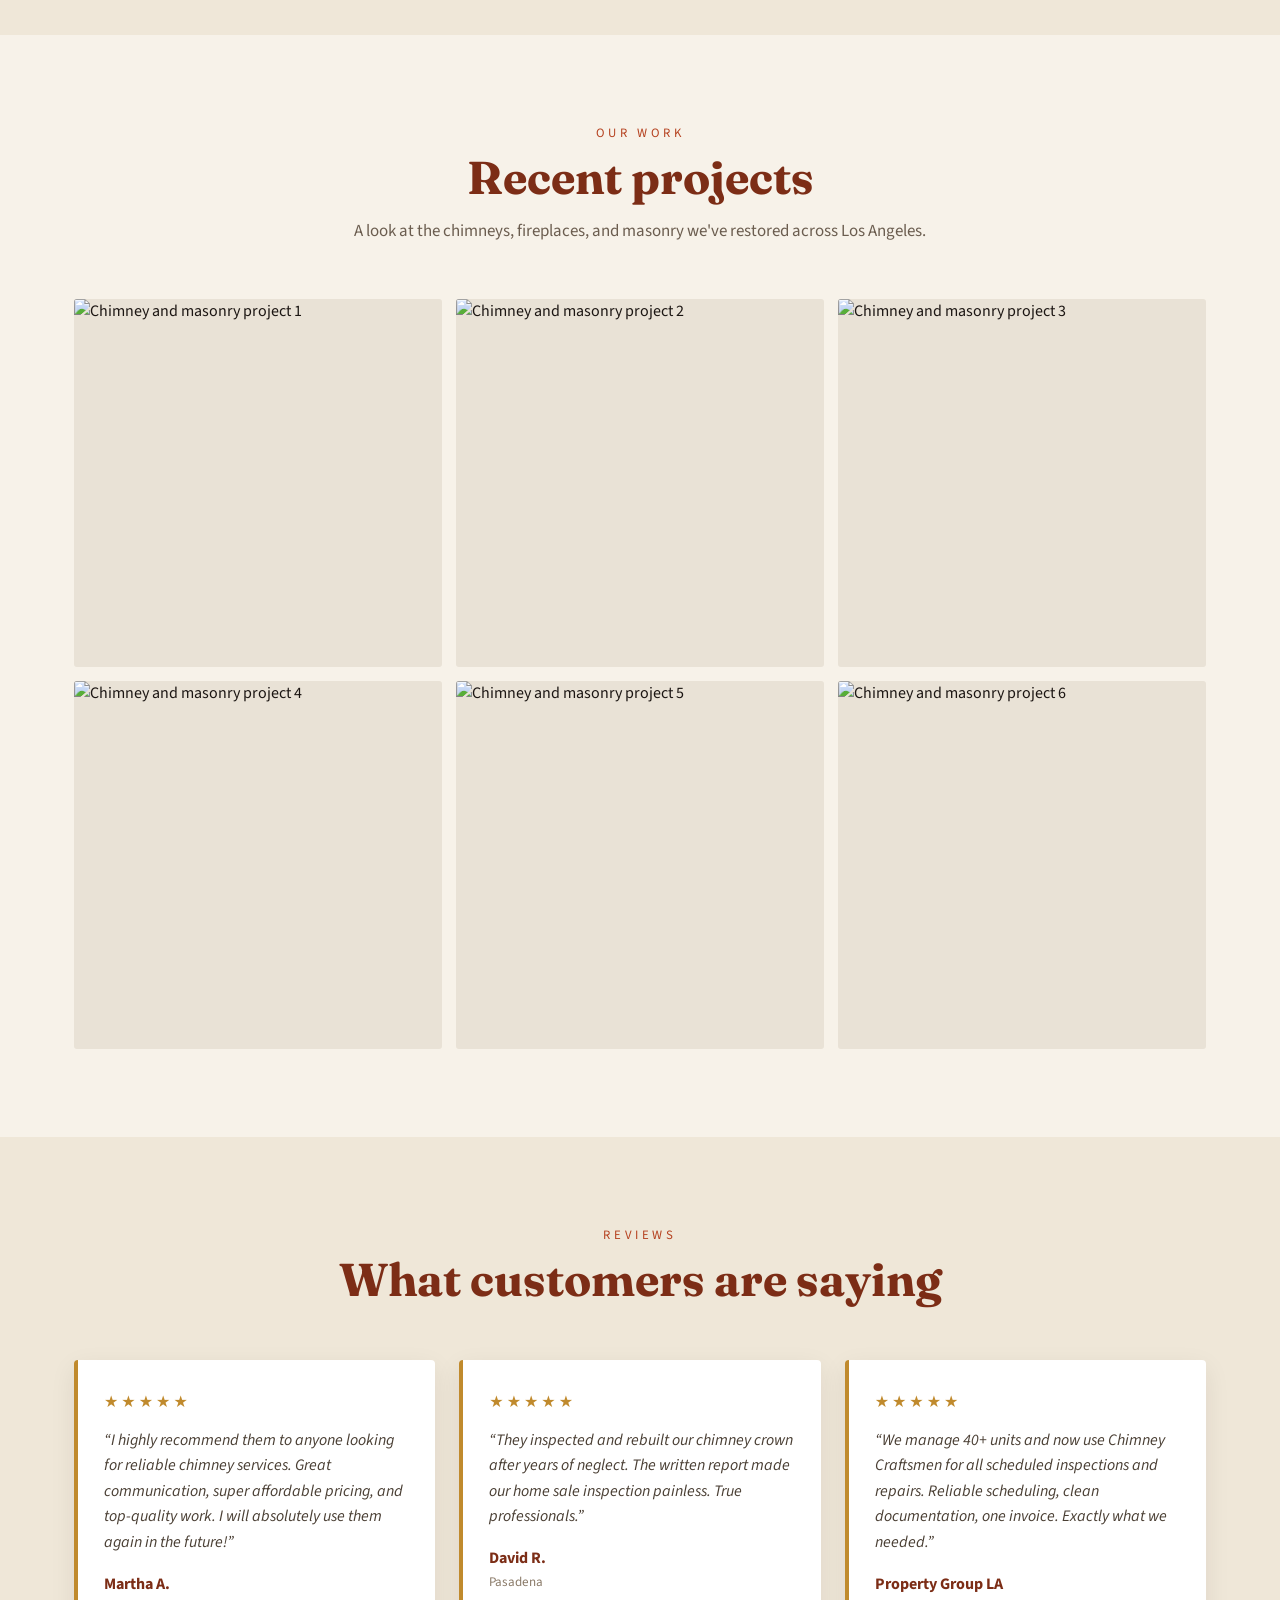
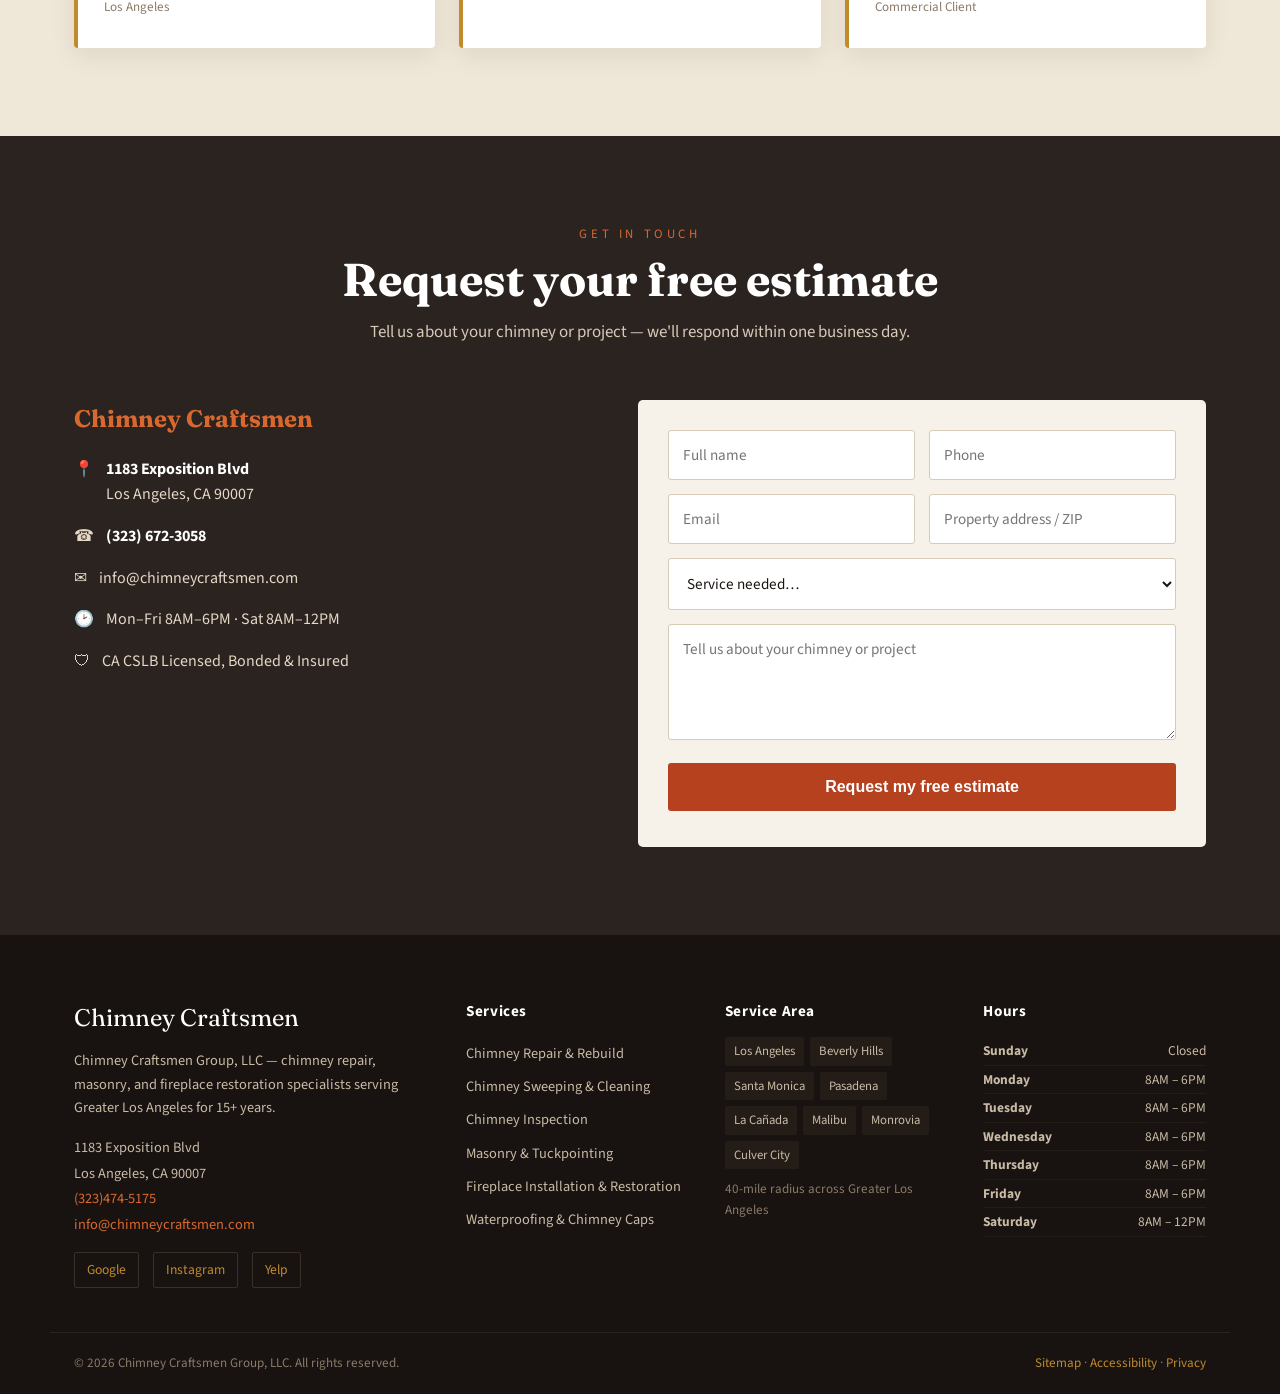
==== commit 36063ef0: "Change in phone number" ====
--- a/index.html
+++ b/index.html
@@ -1,429 +1,1602 @@
-<!DOCTYPE html>
+<!doctype html>
 <html lang="en">
-<head>
-<meta charset="utf-8">
-<meta name="viewport" content="width=device-width, initial-scale=1">
-<title>Chimney Craftsmen | Chimney Repair, Sweeping &amp; Masonry — Los Angeles, CA</title>
-<meta name="description" content="Chimney Craftsmen — expert chimney repair, sweeping, inspection & masonry restoration in Los Angeles. 15+ years, licensed, bonded & insured. Free estimates. Call (323) 672-3058.">
-<meta name="keywords" content="chimney repair, chimney sweep, chimney inspection, masonry, tuckpointing, fireplace installation, Los Angeles chimney contractor">
-<link rel="canonical" href="https://chimneycraftsmen.com/">
-<meta property="og:type" content="website">
-<meta property="og:title" content="Chimney Craftsmen | Chimney Repair, Sweeping &amp; Masonry — Los Angeles, CA">
-<meta property="og:description" content="Chimney Craftsmen — expert chimney repair, sweeping, inspection & masonry restoration in Los Angeles. 15+ years, licensed, bonded & insured. Free estimates. Call (323) 672-3058.">
-<meta property="og:url" content="https://chimneycraftsmen.com/">
-<meta name="robots" content="index,follow">
-<link rel="preconnect" href="https://fonts.googleapis.com"><link rel="preconnect" href="https://fonts.gstatic.com" crossorigin><link href="https://fonts.googleapis.com/css2?family=Fraunces:ital,opsz,wght@0,9..144,400;0,9..144,600;1,9..144,400&family=Source+Sans+3:wght@400;600;700;800&display=swap" rel="stylesheet">
-<script type="application/ld+json">{
-  "@context":"https://schema.org","@type":"HomeAndConstructionBusiness",
-  "@id":"https://chimneycraftsmen.com/#business","name":"Chimney Craftsmen",
-  "legalName":"Chimney Craftsmen Group, LLC","url":"https://chimneycraftsmen.com/",
-  "telephone":"(323) 672-3058","email":"info@chimneycraftsmen.com",
-  "image":"https://chimneycraftsmen.com/assets/img/logo.png",
-  "priceRange":"$$","address":{"@type":"PostalAddress",
-    "streetAddress":"1183 Exposition Blvd","addressLocality":"Los Angeles",
-    "addressRegion":"CA","postalCode":"90007","addressCountry":"US"},
-  "areaServed":"Los Angeles, Beverly Hills, Santa Monica, Pasadena, La Cañada, Malibu, Monrovia, Culver City",
-  "openingHoursSpecification":[
-    {"@type":"OpeningHoursSpecification","dayOfWeek":["Monday","Tuesday","Wednesday","Thursday","Friday"],"opens":"08:00","closes":"18:00"},
-    {"@type":"OpeningHoursSpecification","dayOfWeek":"Saturday","opens":"08:00","closes":"12:00"}],
-  "sameAs":["https://maps.app.goo.gl/e29cM41DdXc72XBo7","https://www.instagram.com/chimney_craftsman/","https://www.yelp.com/biz/the-chimney-craftman-los-angeles"]
-}</script>
-<style>
-:root{--ink:#1c1613;--ember:#b5411f;--ember2:#d9682f;--brick:#7c2d16;--stone:#e9e2d6;--cream:#f7f2e9;--sand:#efe7d8;--gold:#c08a2d;--soot:#2a2320}
-*{margin:0;padding:0;box-sizing:border-box}
-html{scroll-behavior:smooth}
-body{font-family:'Source Sans 3',system-ui,sans-serif;color:var(--ink);background:var(--cream);line-height:1.6}
-.wrap{max-width:1180px;margin:0 auto;padding:0 24px}
-h1,h2,h3,.brand span,.svc h3{font-family:'Fraunces',Georgia,serif}
-img{max-width:100%;display:block}
-a{color:inherit;text-decoration:none}
-.topbar{background:var(--soot);color:#e9ddca;font-size:.82rem;display:flex;justify-content:space-between;align-items:center;padding:7px 24px;letter-spacing:.02em}
-.topbar .topphone{color:var(--ember2);font-weight:700}
-header.site{position:sticky;top:0;z-index:50;background:rgba(247,242,233,.92);backdrop-filter:blur(10px);border-bottom:1px solid #e2d7c4;transition:.3s}
-header.site.scrolled{box-shadow:0 6px 24px rgba(40,30,20,.12)}
-.navrow{display:flex;align-items:center;gap:24px;padding:14px 24px}
-.brand{display:flex;align-items:center;gap:12px;font-weight:800}
-.brandlogo{height:44px;width:auto;object-fit:contain}
-.brand span{font-size:1.3rem;letter-spacing:.01em;color:var(--brick)}
-.nav-links{list-style:none;display:flex;gap:20px;margin-left:auto;flex-wrap:wrap}
-.nav-links a{font-size:.9rem;font-weight:600;padding:6px 2px;border-bottom:2px solid transparent;transition:.2s}
-.nav-links a:hover{color:var(--ember);border-color:var(--ember)}
-.cta{background:var(--ember);color:#fff;padding:11px 20px;border-radius:2px;font-weight:700;font-size:.88rem;box-shadow:0 4px 14px rgba(181,65,31,.3);transition:.2s}
-.cta:hover{background:var(--brick)}
-.navtoggle{display:none;background:none;border:0;font-size:1.6rem;color:var(--brick);cursor:pointer}
-/* hero */
-.hero{position:relative;min-height:88vh;display:flex;align-items:center;background:var(--soot) var(--bg-remote) center/cover no-repeat;background-attachment:fixed}
-.hero::after{content:"";position:absolute;inset:0;background:linear-gradient(100deg,rgba(28,22,19,.86)0%,rgba(124,45,22,.55)60%,rgba(28,22,19,.35)100%)}
-.hero .wrap{position:relative;z-index:2;color:#fbf6ee;padding-top:60px;padding-bottom:60px}
-.eyebrow{display:inline-block;font-size:.8rem;letter-spacing:.28em;text-transform:uppercase;color:var(--gold);border-left:3px solid var(--ember2);padding-left:12px;margin-bottom:18px}
-.hero h1{font-size:clamp(2.4rem,5.4vw,4.3rem);line-height:1.04;font-weight:600;max-width:15ch;margin-bottom:20px}
-.hero h1 em{font-style:italic;color:var(--ember2)}
-.hero p.lead{font-size:1.2rem;max-width:52ch;color:#efe4d5;margin-bottom:32px}
-.hbtns{display:flex;gap:14px;flex-wrap:wrap}
-.btn-primary{background:var(--ember);color:#fff;padding:15px 30px;font-weight:700;border-radius:2px;letter-spacing:.02em;box-shadow:0 8px 24px rgba(181,65,31,.4)}
-.btn-ghost{border:1.5px solid #e7d9c4;color:#fbf6ee;padding:15px 28px;font-weight:600;border-radius:2px}
-.btn-ghost:hover{background:rgba(255,255,255,.1)}
-.trustrow{display:flex;gap:28px;margin-top:40px;flex-wrap:wrap;font-size:.86rem;color:#e6d8c5}
-.trustrow b{color:#fff;display:block;font-size:1.5rem;font-family:'Fraunces',serif}
-/* sections */
-section{padding:88px 0}
-.sec-head{text-align:center;max-width:660px;margin:0 auto 54px}
-.sec-head .eyebrow{border:0;padding:0;color:var(--ember);display:block;margin-bottom:10px}
-.sec-head h2{font-size:clamp(2rem,3.6vw,2.9rem);color:var(--brick);line-height:1.1}
-.sec-head p{color:#6b5d4f;margin-top:14px;font-size:1.06rem}
-.pillars{background:var(--sand)}
-.pillar-grid{display:grid;grid-template-columns:repeat(4,1fr);gap:24px}
-.pillar{background:var(--cream);padding:30px 24px;border-top:3px solid var(--ember);border-radius:2px}
-.pnum{font-family:'Fraunces',serif;font-size:1.5rem;color:var(--gold)}
-.pillar h4{font-size:1.15rem;margin:8px 0 8px;color:var(--brick)}
-.pillar p{font-size:.94rem;color:#6b5d4f}
-.svc-grid{display:grid;grid-template-columns:repeat(3,1fr);gap:26px}
-.svc{background:#fff;border-radius:4px;overflow:hidden;box-shadow:0 8px 30px rgba(40,30,20,.08);display:flex;flex-direction:column;transition:.25s}
-.svc:hover{transform:translateY(-6px);box-shadow:0 18px 44px rgba(40,30,20,.16)}
-.svc-img{aspect-ratio:16/10;overflow:hidden;background:var(--stone)}
-.svc-img img{width:100%;height:100%;object-fit:cover;transition:.5s}
-.svc:hover .svc-img img{transform:scale(1.06)}
-.svc-body{padding:24px 24px 26px;display:flex;flex-direction:column;flex:1}
-.svc-body h3{font-size:1.3rem;color:var(--brick);margin-bottom:8px}
-.svc-body p{font-size:.95rem;color:#6b5d4f;margin-bottom:14px}
-.svc-feats{list-style:none;margin-bottom:18px}
-.svc-feats li{font-size:.86rem;padding:4px 0 4px 20px;position:relative;color:#4a3f34}
-.svc-feats li::before{content:"◆";color:var(--ember2);position:absolute;left:0;font-size:.7rem;top:7px}
-.svc-link{margin-top:auto;font-weight:700;color:var(--ember);font-size:.9rem}
-.band{position:relative;background:var(--soot) var(--bg-remote) center/cover fixed no-repeat;color:#fbf6ee;text-align:center}
-.band::after{content:"";position:absolute;inset:0;background:rgba(28,22,19,.8)}
-.band .wrap{position:relative;z-index:2}
-.band h2{font-size:clamp(2rem,4vw,3rem);max-width:20ch;margin:0 auto 16px}
-.band p{max-width:56ch;margin:0 auto 28px;color:#e6d8c5;font-size:1.1rem}
-.about-grid{display:grid;grid-template-columns:1.1fr 1fr;gap:56px;align-items:center}
-.about-img{position:relative}
-.about-img img{border-radius:4px;box-shadow:0 20px 50px rgba(40,30,20,.2)}
-.about-img .badge{position:absolute;bottom:-22px;left:-22px;background:var(--ember);color:#fff;padding:20px 26px;border-radius:3px;box-shadow:0 12px 30px rgba(181,65,31,.4)}
-.about-img .badge b{font-family:'Fraunces',serif;font-size:2.2rem;display:block;line-height:1}
-.about-txt h2{color:var(--brick);font-size:2.3rem;margin-bottom:18px}
-.about-txt p{color:#5f5346;margin-bottom:16px}
-.checklist{list-style:none;margin-top:18px}
-.checklist li{padding:8px 0 8px 30px;position:relative;font-weight:600;color:#3a3129}
-.checklist li::before{content:"✓";position:absolute;left:0;color:#fff;background:var(--ember);width:20px;height:20px;border-radius:50%;font-size:.72rem;display:grid;place-items:center;top:9px}
-.b2b{background:var(--sand)}
-.b2b-grid{display:grid;grid-template-columns:repeat(4,1fr);gap:22px}
-.b2b-card{background:var(--cream);padding:28px 22px;border-radius:3px;border-bottom:3px solid var(--gold)}
-.b2b-card h4{color:var(--brick);font-size:1.1rem;margin-bottom:8px}
-.b2b-card p{font-size:.9rem;color:#6b5d4f}
-.gal-grid{display:grid;grid-template-columns:repeat(3,1fr);gap:14px}
-.gal-grid figure{aspect-ratio:1;overflow:hidden;border-radius:3px;background:var(--stone)}
-.gal-grid img{width:100%;height:100%;object-fit:cover;transition:.5s}
-.gal-grid figure:hover img{transform:scale(1.08)}
-.rev-grid{display:grid;grid-template-columns:repeat(3,1fr);gap:24px}
-.review{background:#fff;padding:30px 26px;border-radius:4px;box-shadow:0 8px 26px rgba(40,30,20,.08);border-left:4px solid var(--gold)}
-.stars{color:var(--gold);letter-spacing:3px;margin-bottom:12px}
-.review p{font-style:italic;color:#4a3f34;margin-bottom:16px}
-.review footer b{color:var(--brick)}
-.review footer span{display:block;font-size:.82rem;color:#8a7a68}
-.contact{background:var(--soot);color:#fbf6ee}
-.contact .sec-head h2{color:#fff}
-.contact .sec-head p{color:#d8c9b6}
-.cwrap{display:grid;grid-template-columns:1fr 1.1fr;gap:48px;align-items:start}
-.cinfo h3{font-family:'Fraunces',serif;color:var(--ember2);font-size:1.5rem;margin-bottom:18px}
-.cinfo .cline{display:flex;gap:12px;margin-bottom:16px;font-size:1rem;color:#e6d8c5}
-.cinfo .cline b{color:#fff}
-.cform{background:var(--cream);padding:30px;border-radius:5px}
-.cform input,.cform select,.cform textarea{width:100%;padding:13px 14px;border:1px solid #d8cbb6;border-radius:3px;font-family:inherit;font-size:.95rem;margin-bottom:14px;background:#fff;color:var(--ink)}
-.frow{display:grid;grid-template-columns:1fr 1fr;gap:14px}
-.cform-btn{background:var(--ember);color:#fff;border:0;padding:15px;width:100%;font-weight:700;font-size:1rem;border-radius:3px;cursor:pointer}
-.cform-btn:hover{background:var(--brick)}
-.formmsg{color:var(--brick);font-weight:600;text-align:center;margin-top:6px}
-.site-footer{background:#181310;color:#c9baa6;padding:64px 0 0}
-.fgrid{display:grid;grid-template-columns:1.6fr 1fr 1fr 1fr;gap:36px;padding-bottom:44px}
-.fbrand{font-family:'Fraunces',serif;font-size:1.5rem;color:#fff;margin-bottom:12px}
-.fabout{font-size:.9rem;margin-bottom:16px}
-.faddr{font-size:.9rem;line-height:1.8}.faddr a{color:var(--ember2)}
-.fsocial{display:flex;gap:14px;margin-top:14px}.fsocial a{font-size:.85rem;color:var(--gold);border:1px solid #3a2f26;padding:6px 12px;border-radius:2px}
-.site-footer h4{color:#fff;font-size:.95rem;margin-bottom:14px;letter-spacing:.04em}
-.site-footer ul{list-style:none}.site-footer ul li{padding:5px 0;font-size:.9rem}
-.fserve{display:flex;flex-wrap:wrap;gap:6px}.fserve span{font-size:.8rem;background:#241c17;padding:4px 9px;border-radius:2px}
-.fradius{font-size:.82rem;margin-top:10px;color:#8a7a68}
-.fhours div{display:flex;justify-content:space-between;font-size:.84rem;padding:3px 0;border-bottom:1px solid #241c17}
-.fbot{display:flex;justify-content:space-between;padding:20px 24px;border-top:1px solid #2a221c;font-size:.82rem;color:#8a7a68;flex-wrap:wrap;gap:8px}
-.fbot a{color:var(--gold)}
-.reveal{opacity:0;transform:translateY(24px);transition:.7s cubic-bezier(.2,.7,.2,1)}
-.reveal.in{opacity:1;transform:none}
-@media(max-width:960px){.nav-links{display:none;position:absolute;top:100%;left:0;right:0;background:var(--cream);flex-direction:column;padding:16px 24px;box-shadow:0 12px 24px rgba(0,0,0,.15)}.nav-links.open{display:flex}.navtoggle{display:block;margin-left:auto}.cta{display:none}
-.pillar-grid,.svc-grid,.b2b-grid,.rev-grid,.gal-grid{grid-template-columns:1fr 1fr}.about-grid,.cwrap,.fgrid{grid-template-columns:1fr}.hero{background-attachment:scroll}.band{background-attachment:scroll}}
-@media(max-width:600px){.pillar-grid,.svc-grid,.b2b-grid,.rev-grid,.gal-grid{grid-template-columns:1fr}.frow{grid-template-columns:1fr}.trustrow{gap:18px}}
-@media(prefers-reduced-motion){.reveal{transition:none;opacity:1;transform:none}.hero,.band{background-attachment:scroll}}
-</style>
-</head>
-<body>
+  <script>
+    window.va =
+      window.va ||
+      function () {
+        (window.vaq = window.vaq || []).push(arguments);
+      };
+  </script>
+  <script defer src="/_vercel/insights/script.js"></script>
+  <head>
+    <meta charset="utf-8" />
+    <meta name="viewport" content="width=device-width, initial-scale=1" />
+    <title>
+      Chimney Craftsmen | Chimney Repair, Sweeping &amp; Masonry — Los Angeles,
+      CA
+    </title>
+    <meta
+      name="description"
+      content="Chimney Craftsmen — expert chimney repair, sweeping, inspection & masonry restoration in Los Angeles. 15+ years, licensed, bonded & insured. Free estimates. Call (323) 672-3058."
+    />
+    <meta
+      name="keywords"
+      content="chimney repair, chimney sweep, chimney inspection, masonry, tuckpointing, fireplace installation, Los Angeles chimney contractor"
+    />
+    <link rel="canonical" href="https://chimneycraftsmen.com/" />
+    <meta property="og:type" content="website" />
+    <meta
+      property="og:title"
+      content="Chimney Craftsmen | Chimney Repair, Sweeping &amp; Masonry — Los Angeles, CA"
+    />
+    <meta
+      property="og:description"
+      content="Chimney Craftsmen — expert chimney repair, sweeping, inspection & masonry restoration in Los Angeles. 15+ years, licensed, bonded & insured. Free estimates. Call (323) 672-3058."
+    />
+    <meta property="og:url" content="https://chimneycraftsmen.com/" />
+    <meta name="robots" content="index,follow" />
+    <link rel="preconnect" href="https://fonts.googleapis.com" />
+    <link rel="preconnect" href="https://fonts.gstatic.com" crossorigin />
+    <link
+      href="https://fonts.googleapis.com/css2?family=Fraunces:ital,opsz,wght@0,9..144,400;0,9..144,600;1,9..144,400&family=Source+Sans+3:wght@400;600;700;800&display=swap"
+      rel="stylesheet"
+    />
+    <script type="application/ld+json">
+      {
+        "@context": "https://schema.org",
+        "@type": "HomeAndConstructionBusiness",
+        "@id": "https://chimneycraftsmen.com/#business",
+        "name": "Chimney Craftsmen",
+        "legalName": "Chimney Craftsmen Group, LLC",
+        "url": "https://chimneycraftsmen.com/",
+        "telephone": "(323) 672-3058",
+        "email": "info@chimneycraftsmen.com",
+        "image": "https://chimneycraftsmen.com/assets/img/logo.png",
+        "priceRange": "$$",
+        "address": {
+          "@type": "PostalAddress",
+          "streetAddress": "1183 Exposition Blvd",
+          "addressLocality": "Los Angeles",
+          "addressRegion": "CA",
+          "postalCode": "90007",
+          "addressCountry": "US"
+        },
+        "areaServed": "Los Angeles, Beverly Hills, Santa Monica, Pasadena, La Cañada, Malibu, Monrovia, Culver City",
+        "openingHoursSpecification": [
+          {
+            "@type": "OpeningHoursSpecification",
+            "dayOfWeek": [
+              "Monday",
+              "Tuesday",
+              "Wednesday",
+              "Thursday",
+              "Friday"
+            ],
+            "opens": "08:00",
+            "closes": "18:00"
+          },
+          {
+            "@type": "OpeningHoursSpecification",
+            "dayOfWeek": "Saturday",
+            "opens": "08:00",
+            "closes": "12:00"
+          }
+        ],
+        "sameAs": [
+          "https://maps.app.goo.gl/e29cM41DdXc72XBo7",
+          "https://www.instagram.com/chimney_craftsman/",
+          "https://www.yelp.com/biz/the-chimney-craftman-los-angeles"
+        ]
+      }
+    </script>
+    <style>
+      :root {
+        --ink: #1c1613;
+        --ember: #b5411f;
+        --ember2: #d9682f;
+        --brick: #7c2d16;
+        --stone: #e9e2d6;
+        --cream: #f7f2e9;
+        --sand: #efe7d8;
+        --gold: #c08a2d;
+        --soot: #2a2320;
+      }
+      * {
+        margin: 0;
+        padding: 0;
+        box-sizing: border-box;
+      }
+      html {
+        scroll-behavior: smooth;
+      }
+      body {
+        font-family: "Source Sans 3", system-ui, sans-serif;
+        color: var(--ink);
+        background: var(--cream);
+        line-height: 1.6;
+      }
+      .wrap {
+        max-width: 1180px;
+        margin: 0 auto;
+        padding: 0 24px;
+      }
+      h1,
+      h2,
+      h3,
+      .brand span,
+      .svc h3 {
+        font-family: "Fraunces", Georgia, serif;
+      }
+      img {
+        max-width: 100%;
+        display: block;
+      }
+      a {
+        color: inherit;
+        text-decoration: none;
+      }
+      .topbar {
+        background: var(--soot);
+        color: #e9ddca;
+        font-size: 0.82rem;
+        display: flex;
+        justify-content: space-between;
+        align-items: center;
+        padding: 7px 24px;
+        letter-spacing: 0.02em;
+      }
+      .topbar .topphone {
+        color: var(--ember2);
+        font-weight: 700;
+      }
+      header.site {
+        position: sticky;
+        top: 0;
+        z-index: 50;
+        background: rgba(247, 242, 233, 0.92);
+        backdrop-filter: blur(10px);
+        border-bottom: 1px solid #e2d7c4;
+        transition: 0.3s;
+      }
+      header.site.scrolled {
+        box-shadow: 0 6px 24px rgba(40, 30, 20, 0.12);
+      }
+      .navrow {
+        display: flex;
+        align-items: center;
+        gap: 24px;
+        padding: 14px 24px;
+      }
+      .brand {
+        display: flex;
+        align-items: center;
+        gap: 12px;
+        font-weight: 800;
+      }
+      .brandlogo {
+        height: 44px;
+        width: auto;
+        object-fit: contain;
+      }
+      .brand span {
+        font-size: 1.3rem;
+        letter-spacing: 0.01em;
+        color: var(--brick);
+      }
+      .nav-links {
+        list-style: none;
+        display: flex;
+        gap: 20px;
+        margin-left: auto;
+        flex-wrap: wrap;
+      }
+      .nav-links a {
+        font-size: 0.9rem;
+        font-weight: 600;
+        padding: 6px 2px;
+        border-bottom: 2px solid transparent;
+        transition: 0.2s;
+      }
+      .nav-links a:hover {
+        color: var(--ember);
+        border-color: var(--ember);
+      }
+      .cta {
+        background: var(--ember);
+        color: #fff;
+        padding: 11px 20px;
+        border-radius: 2px;
+        font-weight: 700;
+        font-size: 0.88rem;
+        box-shadow: 0 4px 14px rgba(181, 65, 31, 0.3);
+        transition: 0.2s;
+      }
+      .cta:hover {
+        background: var(--brick);
+      }
+      .navtoggle {
+        display: none;
+        background: none;
+        border: 0;
+        font-size: 1.6rem;
+        color: var(--brick);
+        cursor: pointer;
+      }
+      /* hero */
+      .hero {
+        position: relative;
+        min-height: 88vh;
+        display: flex;
+        align-items: center;
+        background: var(--soot) var(--bg-remote) center/cover no-repeat;
+        background-attachment: fixed;
+      }
+      .hero::after {
+        content: "";
+        position: absolute;
+        inset: 0;
+        background: linear-gradient(
+          100deg,
+          rgba(28, 22, 19, 0.86) 0%,
+          rgba(124, 45, 22, 0.55) 60%,
+          rgba(28, 22, 19, 0.35) 100%
+        );
+      }
+      .hero .wrap {
+        position: relative;
+        z-index: 2;
+        color: #fbf6ee;
+        padding-top: 60px;
+        padding-bottom: 60px;
+      }
+      .eyebrow {
+        display: inline-block;
+        font-size: 0.8rem;
+        letter-spacing: 0.28em;
+        text-transform: uppercase;
+        color: var(--gold);
+        border-left: 3px solid var(--ember2);
+        padding-left: 12px;
+        margin-bottom: 18px;
+      }
+      .hero h1 {
+        font-size: clamp(2.4rem, 5.4vw, 4.3rem);
+        line-height: 1.04;
+        font-weight: 600;
+        max-width: 15ch;
+        margin-bottom: 20px;
+      }
+      .hero h1 em {
+        font-style: italic;
+        color: var(--ember2);
+      }
+      .hero p.lead {
+        font-size: 1.2rem;
+        max-width: 52ch;
+        color: #efe4d5;
+        margin-bottom: 32px;
+      }
+      .hbtns {
+        display: flex;
+        gap: 14px;
+        flex-wrap: wrap;
+      }
+      .btn-primary {
+        background: var(--ember);
+        color: #fff;
+        padding: 15px 30px;
+        font-weight: 700;
+        border-radius: 2px;
+        letter-spacing: 0.02em;
+        box-shadow: 0 8px 24px rgba(181, 65, 31, 0.4);
+      }
+      .btn-ghost {
+        border: 1.5px solid #e7d9c4;
+        color: #fbf6ee;
+        padding: 15px 28px;
+        font-weight: 600;
+        border-radius: 2px;
+      }
+      .btn-ghost:hover {
+        background: rgba(255, 255, 255, 0.1);
+      }
+      .trustrow {
+        display: flex;
+        gap: 28px;
+        margin-top: 40px;
+        flex-wrap: wrap;
+        font-size: 0.86rem;
+        color: #e6d8c5;
+      }
+      .trustrow b {
+        color: #fff;
+        display: block;
+        font-size: 1.5rem;
+        font-family: "Fraunces", serif;
+      }
+      /* sections */
+      section {
+        padding: 88px 0;
+      }
+      .sec-head {
+        text-align: center;
+        max-width: 660px;
+        margin: 0 auto 54px;
+      }
+      .sec-head .eyebrow {
+        border: 0;
+        padding: 0;
+        color: var(--ember);
+        display: block;
+        margin-bottom: 10px;
+      }
+      .sec-head h2 {
+        font-size: clamp(2rem, 3.6vw, 2.9rem);
+        color: var(--brick);
+        line-height: 1.1;
+      }
+      .sec-head p {
+        color: #6b5d4f;
+        margin-top: 14px;
+        font-size: 1.06rem;
+      }
+      .pillars {
+        background: var(--sand);
+      }
+      .pillar-grid {
+        display: grid;
+        grid-template-columns: repeat(4, 1fr);
+        gap: 24px;
+      }
+      .pillar {
+        background: var(--cream);
+        padding: 30px 24px;
+        border-top: 3px solid var(--ember);
+        border-radius: 2px;
+      }
+      .pnum {
+        font-family: "Fraunces", serif;
+        font-size: 1.5rem;
+        color: var(--gold);
+      }
+      .pillar h4 {
+        font-size: 1.15rem;
+        margin: 8px 0 8px;
+        color: var(--brick);
+      }
+      .pillar p {
+        font-size: 0.94rem;
+        color: #6b5d4f;
+      }
+      .svc-grid {
+        display: grid;
+        grid-template-columns: repeat(3, 1fr);
+        gap: 26px;
+      }
+      .svc {
+        background: #fff;
+        border-radius: 4px;
+        overflow: hidden;
+        box-shadow: 0 8px 30px rgba(40, 30, 20, 0.08);
+        display: flex;
+        flex-direction: column;
+        transition: 0.25s;
+      }
+      .svc:hover {
+        transform: translateY(-6px);
+        box-shadow: 0 18px 44px rgba(40, 30, 20, 0.16);
+      }
+      .svc-img {
+        aspect-ratio: 16/10;
+        overflow: hidden;
+        background: var(--stone);
+      }
+      .svc-img img {
+        width: 100%;
+        height: 100%;
+        object-fit: cover;
+        transition: 0.5s;
+      }
+      .svc:hover .svc-img img {
+        transform: scale(1.06);
+      }
+      .svc-body {
+        padding: 24px 24px 26px;
+        display: flex;
+        flex-direction: column;
+        flex: 1;
+      }
+      .svc-body h3 {
+        font-size: 1.3rem;
+        color: var(--brick);
+        margin-bottom: 8px;
+      }
+      .svc-body p {
+        font-size: 0.95rem;
+        color: #6b5d4f;
+        margin-bottom: 14px;
+      }
+      .svc-feats {
+        list-style: none;
+        margin-bottom: 18px;
+      }
+      .svc-feats li {
+        font-size: 0.86rem;
+        padding: 4px 0 4px 20px;
+        position: relative;
+        color: #4a3f34;
+      }
+      .svc-feats li::before {
+        content: "◆";
+        color: var(--ember2);
+        position: absolute;
+        left: 0;
+        font-size: 0.7rem;
+        top: 7px;
+      }
+      .svc-link {
+        margin-top: auto;
+        font-weight: 700;
+        color: var(--ember);
+        font-size: 0.9rem;
+      }
+      .band {
+        position: relative;
+        background: var(--soot) var(--bg-remote) center/cover fixed no-repeat;
+        color: #fbf6ee;
+        text-align: center;
+      }
+      .band::after {
+        content: "";
+        position: absolute;
+        inset: 0;
+        background: rgba(28, 22, 19, 0.8);
+      }
+      .band .wrap {
+        position: relative;
+        z-index: 2;
+      }
+      .band h2 {
+        font-size: clamp(2rem, 4vw, 3rem);
+        max-width: 20ch;
+        margin: 0 auto 16px;
+      }
+      .band p {
+        max-width: 56ch;
+        margin: 0 auto 28px;
+        color: #e6d8c5;
+        font-size: 1.1rem;
+      }
+      .about-grid {
+        display: grid;
+        grid-template-columns: 1.1fr 1fr;
+        gap: 56px;
+        align-items: center;
+      }
+      .about-img {
+        position: relative;
+      }
+      .about-img img {
+        border-radius: 4px;
+        box-shadow: 0 20px 50px rgba(40, 30, 20, 0.2);
+      }
+      .about-img .badge {
+        position: absolute;
+        bottom: -22px;
+        left: -22px;
+        background: var(--ember);
+        color: #fff;
+        padding: 20px 26px;
+        border-radius: 3px;
+        box-shadow: 0 12px 30px rgba(181, 65, 31, 0.4);
+      }
+      .about-img .badge b {
+        font-family: "Fraunces", serif;
+        font-size: 2.2rem;
+        display: block;
+        line-height: 1;
+      }
+      .about-txt h2 {
+        color: var(--brick);
+        font-size: 2.3rem;
+        margin-bottom: 18px;
+      }
+      .about-txt p {
+        color: #5f5346;
+        margin-bottom: 16px;
+      }
+      .checklist {
+        list-style: none;
+        margin-top: 18px;
+      }
+      .checklist li {
+        padding: 8px 0 8px 30px;
+        position: relative;
+        font-weight: 600;
+        color: #3a3129;
+      }
+      .checklist li::before {
+        content: "✓";
+        position: absolute;
+        left: 0;
+        color: #fff;
+        background: var(--ember);
+        width: 20px;
+        height: 20px;
+        border-radius: 50%;
+        font-size: 0.72rem;
+        display: grid;
+        place-items: center;
+        top: 9px;
+      }
+      .b2b {
+        background: var(--sand);
+      }
+      .b2b-grid {
+        display: grid;
+        grid-template-columns: repeat(4, 1fr);
+        gap: 22px;
+      }
+      .b2b-card {
+        background: var(--cream);
+        padding: 28px 22px;
+        border-radius: 3px;
+        border-bottom: 3px solid var(--gold);
+      }
+      .b2b-card h4 {
+        color: var(--brick);
+        font-size: 1.1rem;
+        margin-bottom: 8px;
+      }
+      .b2b-card p {
+        font-size: 0.9rem;
+        color: #6b5d4f;
+      }
+      .gal-grid {
+        display: grid;
+        grid-template-columns: repeat(3, 1fr);
+        gap: 14px;
+      }
+      .gal-grid figure {
+        aspect-ratio: 1;
+        overflow: hidden;
+        border-radius: 3px;
+        background: var(--stone);
+      }
+      .gal-grid img {
+        width: 100%;
+        height: 100%;
+        object-fit: cover;
+        transition: 0.5s;
+      }
+      .gal-grid figure:hover img {
+        transform: scale(1.08);
+      }
+      .rev-grid {
+        display: grid;
+        grid-template-columns: repeat(3, 1fr);
+        gap: 24px;
+      }
+      .review {
+        background: #fff;
+        padding: 30px 26px;
+        border-radius: 4px;
+        box-shadow: 0 8px 26px rgba(40, 30, 20, 0.08);
+        border-left: 4px solid var(--gold);
+      }
+      .stars {
+        color: var(--gold);
+        letter-spacing: 3px;
+        margin-bottom: 12px;
+      }
+      .review p {
+        font-style: italic;
+        color: #4a3f34;
+        margin-bottom: 16px;
+      }
+      .review footer b {
+        color: var(--brick);
+      }
+      .review footer span {
+        display: block;
+        font-size: 0.82rem;
+        color: #8a7a68;
+      }
+      .contact {
+        background: var(--soot);
+        color: #fbf6ee;
+      }
+      .contact .sec-head h2 {
+        color: #fff;
+      }
+      .contact .sec-head p {
+        color: #d8c9b6;
+      }
+      .cwrap {
+        display: grid;
+        grid-template-columns: 1fr 1.1fr;
+        gap: 48px;
+        align-items: start;
+      }
+      .cinfo h3 {
+        font-family: "Fraunces", serif;
+        color: var(--ember2);
+        font-size: 1.5rem;
+        margin-bottom: 18px;
+      }
+      .cinfo .cline {
+        display: flex;
+        gap: 12px;
+        margin-bottom: 16px;
+        font-size: 1rem;
+        color: #e6d8c5;
+      }
+      .cinfo .cline b {
+        color: #fff;
+      }
+      .cform {
+        background: var(--cream);
+        padding: 30px;
+        border-radius: 5px;
+      }
+      .cform input,
+      .cform select,
+      .cform textarea {
+        width: 100%;
+        padding: 13px 14px;
+        border: 1px solid #d8cbb6;
+        border-radius: 3px;
+        font-family: inherit;
+        font-size: 0.95rem;
+        margin-bottom: 14px;
+        background: #fff;
+        color: var(--ink);
+      }
+      .frow {
+        display: grid;
+        grid-template-columns: 1fr 1fr;
+        gap: 14px;
+      }
+      .cform-btn {
+        background: var(--ember);
+        color: #fff;
+        border: 0;
+        padding: 15px;
+        width: 100%;
+        font-weight: 700;
+        font-size: 1rem;
+        border-radius: 3px;
+        cursor: pointer;
+      }
+      .cform-btn:hover {
+        background: var(--brick);
+      }
+      .formmsg {
+        color: var(--brick);
+        font-weight: 600;
+        text-align: center;
+        margin-top: 6px;
+      }
+      .site-footer {
+        background: #181310;
+        color: #c9baa6;
+        padding: 64px 0 0;
+      }
+      .fgrid {
+        display: grid;
+        grid-template-columns: 1.6fr 1fr 1fr 1fr;
+        gap: 36px;
+        padding-bottom: 44px;
+      }
+      .fbrand {
+        font-family: "Fraunces", serif;
+        font-size: 1.5rem;
+        color: #fff;
+        margin-bottom: 12px;
+      }
+      .fabout {
+        font-size: 0.9rem;
+        margin-bottom: 16px;
+      }
+      .faddr {
+        font-size: 0.9rem;
+        line-height: 1.8;
+      }
+      .faddr a {
+        color: var(--ember2);
+      }
+      .fsocial {
+        display: flex;
+        gap: 14px;
+        margin-top: 14px;
+      }
+      .fsocial a {
+        font-size: 0.85rem;
+        color: var(--gold);
+        border: 1px solid #3a2f26;
+        padding: 6px 12px;
+        border-radius: 2px;
+      }
+      .site-footer h4 {
+        color: #fff;
+        font-size: 0.95rem;
+        margin-bottom: 14px;
+        letter-spacing: 0.04em;
+      }
+      .site-footer ul {
+        list-style: none;
+      }
+      .site-footer ul li {
+        padding: 5px 0;
+        font-size: 0.9rem;
+      }
+      .fserve {
+        display: flex;
+        flex-wrap: wrap;
+        gap: 6px;
+      }
+      .fserve span {
+        font-size: 0.8rem;
+        background: #241c17;
+        padding: 4px 9px;
+        border-radius: 2px;
+      }
+      .fradius {
+        font-size: 0.82rem;
+        margin-top: 10px;
+        color: #8a7a68;
+      }
+      .fhours div {
+        display: flex;
+        justify-content: space-between;
+        font-size: 0.84rem;
+        padding: 3px 0;
+        border-bottom: 1px solid #241c17;
+      }
+      .fbot {
+        display: flex;
+        justify-content: space-between;
+        padding: 20px 24px;
+        border-top: 1px solid #2a221c;
+        font-size: 0.82rem;
+        color: #8a7a68;
+        flex-wrap: wrap;
+        gap: 8px;
+      }
+      .fbot a {
+        color: var(--gold);
+      }
+      .reveal {
+        opacity: 0;
+        transform: translateY(24px);
+        transition: 0.7s cubic-bezier(0.2, 0.7, 0.2, 1);
+      }
+      .reveal.in {
+        opacity: 1;
+        transform: none;
+      }
+      @media (max-width: 960px) {
+        .nav-links {
+          display: none;
+          position: absolute;
+          top: 100%;
+          left: 0;
+          right: 0;
+          background: var(--cream);
+          flex-direction: column;
+          padding: 16px 24px;
+          box-shadow: 0 12px 24px rgba(0, 0, 0, 0.15);
+        }
+        .nav-links.open {
+          display: flex;
+        }
+        .navtoggle {
+          display: block;
+          margin-left: auto;
+        }
+        .cta {
+          display: none;
+        }
+        .pillar-grid,
+        .svc-grid,
+        .b2b-grid,
+        .rev-grid,
+        .gal-grid {
+          grid-template-columns: 1fr 1fr;
+        }
+        .about-grid,
+        .cwrap,
+        .fgrid {
+          grid-template-columns: 1fr;
+        }
+        .hero {
+          background-attachment: scroll;
+        }
+        .band {
+          background-attachment: scroll;
+        }
+      }
+      @media (max-width: 600px) {
+        .pillar-grid,
+        .svc-grid,
+        .b2b-grid,
+        .rev-grid,
+        .gal-grid {
+          grid-template-columns: 1fr;
+        }
+        .frow {
+          grid-template-columns: 1fr;
+        }
+        .trustrow {
+          gap: 18px;
+        }
+      }
+      @media (prefers-reduced-motion) {
+        .reveal {
+          transition: none;
+          opacity: 1;
+          transform: none;
+        }
+        .hero,
+        .band {
+          background-attachment: scroll;
+        }
+      }
+    </style>
+  </head>
+  <body>
+    <div class="topbar">
+      <span
+        >Serving Los Angeles, CA &amp; surrounding areas — CA CSLB Licensed,
+        Bonded & Insured</span
+      >
+      <a href="tel:+13236723058" class="topphone">☎ (323) 672-3058</a>
+    </div>
+    <header class="site">
+      <div class="wrap navrow">
+        <a href="#home" class="brand"
+          ><img
+            src="assets/img/logo.png"
+            onerror="
+              this.onerror = null;
+              this.src =
+                'https://thechimneycraftman.com/images/2164140/0_0.png';
+            "
+            class="brandlogo"
+            alt="Chimney Craftsmen logo"
+            loading="eager"
+          /><span>Chimney Craftsmen</span></a
+        >
+        <nav>
+          <ul class="nav-links">
+            <li><a href="#home">Home</a></li>
+            <li><a href="#about">About</a></li>
+            <li><a href="#services">Services</a></li>
+            <li><a href="#repair">Chimney Repair</a></li>
+            <li><a href="#inspection">Inspections</a></li>
+            <li><a href="#commercial">Commercial</a></li>
+            <li><a href="#gallery">Gallery</a></li>
+            <li><a href="#reviews">Reviews</a></li>
+            <li><a href="#contact">Contact</a></li>
+          </ul>
+        </nav>
+        <a href="#contact" class="cta">Free Estimate</a>
+        <button class="navtoggle" aria-label="Menu">☰</button>
+      </div>
+    </header>
+    <main id="home">
+      <section
+        class="hero"
+        data-bg
+        style="
+          --bg-local: url(&quot;assets/img/hero-1.jpg&quot;);
+          --bg-remote: url(&quot;https://thechimneycraftman.com/images/2164157/0_0.jpg&quot;);
+        "
+      >
+        <div class="wrap">
+          <span class="eyebrow"
+            >Los Angeles Chimney &amp; Masonry Specialists</span
+          >
+          <h1>Craftsmanship that <em>protects</em> the heart of your home.</h1>
+          <p class="lead">
+            Expert chimney repair, sweeping, inspection, and masonry restoration
+            — built to last, backed by 15+ years, and documented for lenders,
+            insurers, and buyers.
+          </p>
+          <div class="hbtns">
+            <a href="#contact" class="btn-primary">Get a Free Estimate</a>
+            <a href="tel:+13234745175" class="btn-ghost">☎ (323)474-5175</a>
+          </div>
+          <div class="trustrow">
+            <div><b>15+</b>Years of masonry expertise</div>
+            <div><b>NFPA</b>Level 1–3 inspections</div>
+            <div><b>Licensed</b>Bonded &amp; insured in CA</div>
+          </div>
+        </div>
+      </section>
 
-<div class="topbar">
-  <span>Serving Los Angeles, CA &amp; surrounding areas — CA CSLB Licensed, Bonded & Insured</span>
-  <a href="tel:+13236723058" class="topphone">☎ (323) 672-3058</a>
-</div>
-<header class="site">
-  <div class="wrap navrow">
-    <a href="#home" class="brand"><img src="assets/img/logo.png" onerror="this.onerror=null;this.src='https://thechimneycraftman.com/images/2164140/0_0.png'" class="brandlogo" alt="Chimney Craftsmen logo" loading="eager"><span>Chimney Craftsmen</span></a>
-    <nav><ul class="nav-links"><li><a href="#home">Home</a></li>
-<li><a href="#about">About</a></li>
-<li><a href="#services">Services</a></li>
-<li><a href="#repair">Chimney Repair</a></li>
-<li><a href="#inspection">Inspections</a></li>
-<li><a href="#commercial">Commercial</a></li>
-<li><a href="#gallery">Gallery</a></li>
-<li><a href="#reviews">Reviews</a></li>
-<li><a href="#contact">Contact</a></li></ul></nav>
-    <a href="#contact" class="cta">Free Estimate</a>
-    <button class="navtoggle" aria-label="Menu">☰</button>
-  </div>
-</header>
-<main id="home">
-  <section class="hero" data-bg style="--bg-local:url('assets/img/hero-1.jpg');--bg-remote:url('https://thechimneycraftman.com/images/2164157/0_0.jpg')">
-    <div class="wrap">
-      <span class="eyebrow">Los Angeles Chimney &amp; Masonry Specialists</span>
-      <h1>Craftsmanship that <em>protects</em> the heart of your home.</h1>
-      <p class="lead">Expert chimney repair, sweeping, inspection, and masonry restoration — built to last, backed by 15+ years, and documented for lenders, insurers, and buyers.</p>
-      <div class="hbtns">
-        <a href="#contact" class="btn-primary">Get a Free Estimate</a>
-        <a href="tel:+13236723058" class="btn-ghost">☎ (323) 672-3058</a>
+      <section class="pillars" id="why">
+        <div class="wrap">
+          <div class="pillar-grid">
+            <div class="pillar reveal">
+              <span class="pnum">01</span>
+              <h4>Masonry Expertise</h4>
+              <p>
+                15+ years crafting and restoring residential and commercial
+                masonry across Greater Los Angeles.
+              </p>
+            </div>
+            <div class="pillar reveal">
+              <span class="pnum">02</span>
+              <h4>Licensed & Insured</h4>
+              <p>
+                Fully licensed, bonded, and insured — with documentation ready
+                for lenders, insurers, and property managers.
+              </p>
+            </div>
+            <div class="pillar reveal">
+              <span class="pnum">03</span>
+              <h4>Guaranteed Quality</h4>
+              <p>
+                Every project is backed by our commitment to craftsmanship,
+                durability, and a clean, respectful worksite.
+              </p>
+            </div>
+            <div class="pillar reveal">
+              <span class="pnum">04</span>
+              <h4>Transparent Pricing</h4>
+              <p>
+                Clear, competitive quotes with no surprises — accessible for
+                homeowners and structured for commercial accounts.
+              </p>
+            </div>
+          </div>
+        </div>
+      </section>
+
+      <section id="about">
+        <div class="wrap about-grid">
+          <div class="about-img reveal">
+            <img
+              src="assets/img/hero-2.jpg"
+              onerror="
+                this.onerror = null;
+                this.src =
+                  'https://thechimneycraftman.com/images/2164164/0_0.jpg';
+              "
+              alt="Masonry craftsmanship"
+              loading="lazy"
+            />
+            <div class="badge"><b>15+</b>years serving LA</div>
+          </div>
+          <div class="about-txt reveal">
+            <span class="eyebrow" style="color: var(--ember)"
+              >About Chimney Craftsmen</span
+            >
+            <h2>Restoring chimneys from the ground up.</h2>
+            <p>
+              From intricate brickwork to stunning stone installations, our
+              masonry contractors deliver precision craftsmanship that enhances
+              the strength and beauty of any structure. Whether your chimney
+              needs minor repairs or a full rebuild, we restore its safety and
+              structural integrity.
+            </p>
+            <p>
+              One team for every masonry material — brick, stone, concrete, and
+              more — with the versatility to handle any project you bring our
+              way.
+            </p>
+            <ul class="checklist">
+              <li>Residential &amp; commercial specialists</li>
+              <li>Written, code-referenced inspection reports</li>
+              <li>Clean worksite, on-time, on-budget</li>
+              <li>Documentation ready for banks &amp; insurers</li>
+            </ul>
+          </div>
+        </div>
+      </section>
+
+      <section id="services" style="background: var(--sand)">
+        <div class="wrap">
+          <div class="sec-head">
+            <span class="eyebrow">What We Do</span>
+            <h2>Full-service chimney &amp; masonry care</h2>
+            <p>
+              Every service organized around one goal: a safe, beautiful, and
+              lasting chimney — explained simply, priced fairly.
+            </p>
+          </div>
+          <div class="svc-grid">
+            <article class="svc reveal" id="repair">
+              <div class="svc-img">
+                <img
+                  src="assets/img/gallery-1.png"
+                  onerror="
+                    this.onerror = null;
+                    this.src =
+                      'https://thechimneycraftman.com/images/2164141/0_0.png';
+                  "
+                  alt="Chimney Repair & Rebuild"
+                  loading="lazy"
+                />
+              </div>
+              <div class="svc-body">
+                <h3>Chimney Repair & Rebuild</h3>
+                <p>
+                  Crown repair, firebox and flue restoration, and full masonry
+                  rebuilds that restore safety and structural integrity.
+                </p>
+                <ul class="svc-feats">
+                  <li>Crown & cap repair</li>
+                  <li>Firebox restoration</li>
+                  <li>Full & partial rebuilds</li>
+                  <li>Structural masonry</li>
+                </ul>
+                <a href="#contact" class="svc-link">Request this service →</a>
+              </div>
+            </article>
+
+            <article class="svc reveal" id="sweeping">
+              <div class="svc-img">
+                <img
+                  src="assets/img/gallery-2.png"
+                  onerror="
+                    this.onerror = null;
+                    this.src =
+                      'https://thechimneycraftman.com/images/2164142/0_0.png';
+                  "
+                  alt="Chimney Sweeping & Cleaning"
+                  loading="lazy"
+                />
+              </div>
+              <div class="svc-body">
+                <h3>Chimney Sweeping & Cleaning</h3>
+                <p>
+                  Certified sweeping and creosote removal that keeps your
+                  fireplace drawing cleanly and burning safely all season.
+                </p>
+                <ul class="svc-feats">
+                  <li>Creosote removal</li>
+                  <li>Soot & debris clearing</li>
+                  <li>Smoke-chamber cleaning</li>
+                  <li>Annual maintenance</li>
+                </ul>
+                <a href="#contact" class="svc-link">Request this service →</a>
+              </div>
+            </article>
+
+            <article class="svc reveal" id="inspection">
+              <div class="svc-img">
+                <img
+                  src="assets/img/gallery-3.png"
+                  onerror="
+                    this.onerror = null;
+                    this.src =
+                      'https://thechimneycraftman.com/images/2164143/0_0.png';
+                  "
+                  alt="Chimney Inspection"
+                  loading="lazy"
+                />
+              </div>
+              <div class="svc-body">
+                <h3>Chimney Inspection</h3>
+                <p>
+                  NFPA Level 1–3 inspections with camera scans and a written
+                  report — the documentation lenders, insurers, and buyers ask
+                  for.
+                </p>
+                <ul class="svc-feats">
+                  <li>Level 1 / 2 / 3</li>
+                  <li>Camera flue scan</li>
+                  <li>Written safety report</li>
+                  <li>Escrow & insurance ready</li>
+                </ul>
+                <a href="#contact" class="svc-link">Request this service →</a>
+              </div>
+            </article>
+
+            <article class="svc reveal" id="masonry">
+              <div class="svc-img">
+                <img
+                  src="assets/img/gallery-4.png"
+                  onerror="
+                    this.onerror = null;
+                    this.src =
+                      'https://thechimneycraftman.com/images/2164144/0_0.png';
+                  "
+                  alt="Masonry & Tuckpointing"
+                  loading="lazy"
+                />
+              </div>
+              <div class="svc-body">
+                <h3>Masonry & Tuckpointing</h3>
+                <p>
+                  Brick, stone, and concrete masonry with precision tuckpointing
+                  that renews deteriorating mortar joints for the long haul.
+                </p>
+                <ul class="svc-feats">
+                  <li>Tuckpointing</li>
+                  <li>Brick & stone work</li>
+                  <li>Mortar-joint renewal</li>
+                  <li>Concrete masonry</li>
+                </ul>
+                <a href="#contact" class="svc-link">Request this service →</a>
+              </div>
+            </article>
+
+            <article class="svc reveal" id="fireplace">
+              <div class="svc-img">
+                <img
+                  src="assets/img/gallery-5.png"
+                  onerror="
+                    this.onerror = null;
+                    this.src =
+                      'https://thechimneycraftman.com/images/2164145/0_0.png';
+                  "
+                  alt="Fireplace Installation & Restoration"
+                  loading="lazy"
+                />
+              </div>
+              <div class="svc-body">
+                <h3>Fireplace Installation & Restoration</h3>
+                <p>
+                  New fireplace and insert installation plus full restoration of
+                  existing units — the heart of your home, rebuilt to last.
+                </p>
+                <ul class="svc-feats">
+                  <li>Fireplace installs</li>
+                  <li>Insert conversions</li>
+                  <li>Full restorations</li>
+                  <li>Hearth remodels</li>
+                </ul>
+                <a href="#contact" class="svc-link">Request this service →</a>
+              </div>
+            </article>
+
+            <article class="svc reveal" id="waterproofing">
+              <div class="svc-img">
+                <img
+                  src="assets/img/gallery-6.png"
+                  onerror="
+                    this.onerror = null;
+                    this.src =
+                      'https://thechimneycraftman.com/images/2164146/0_0.png';
+                  "
+                  alt="Waterproofing & Chimney Caps"
+                  loading="lazy"
+                />
+              </div>
+              <div class="svc-body">
+                <h3>Waterproofing & Chimney Caps</h3>
+                <p>
+                  Cap, damper, and flashing installation with waterproof sealing
+                  that protects your masonry from LA's rain and marine air.
+                </p>
+                <ul class="svc-feats">
+                  <li>Cap & damper install</li>
+                  <li>Flashing repair</li>
+                  <li>Waterproof sealing</li>
+                  <li>Leak diagnosis</li>
+                </ul>
+                <a href="#contact" class="svc-link">Request this service →</a>
+              </div>
+            </article>
+          </div>
+        </div>
+      </section>
+
+      <section
+        class="band"
+        data-bg
+        style="
+          --bg-local: url(&quot;assets/img/hero-3.jpg&quot;);
+          --bg-remote: url(&quot;https://thechimneycraftman.com/images/2164165/0_0.jpg&quot;);
+        "
+      >
+        <div class="wrap">
+          <h2>Serving Greater Los Angeles for 15+ years</h2>
+          <p>
+            40-mile radius across Greater Los Angeles — Beverly Hills, Santa
+            Monica, Pasadena, Malibu, and beyond. Same craftsmanship, whether
+            it's a single hearth or a full property portfolio.
+          </p>
+          <a href="#contact" class="btn-primary">Book Your Inspection</a>
+        </div>
+      </section>
+
+      <section class="b2b" id="commercial">
+        <div class="wrap">
+          <div class="sec-head">
+            <span class="eyebrow">For Business &amp; Property Partners</span>
+            <h2>Built for commercial accounts</h2>
+            <p>
+              Reliable scheduling, consolidated billing, and clean documentation
+              for the partners who manage property at scale.
+            </p>
+          </div>
+          <div class="b2b-grid">
+            <div class="b2b-card reveal">
+              <h4>Property Managers & HOAs</h4>
+              <p>
+                Portfolio-wide inspections, scheduled maintenance, and
+                consolidated billing across every unit you manage.
+              </p>
+            </div>
+            <div class="b2b-card reveal">
+              <h4>Real Estate & Escrow</h4>
+              <p>
+                Fast NFPA Level 2 inspections and certification letters that
+                keep your closings on schedule.
+              </p>
+            </div>
+            <div class="b2b-card reveal">
+              <h4>General Contractors</h4>
+              <p>
+                Reliable masonry, relining, and fireplace subcontracting with
+                permits, timelines, and code compliance handled.
+              </p>
+            </div>
+            <div class="b2b-card reveal">
+              <h4>Insurance & Restoration</h4>
+              <p>
+                Documented Level 3 inspections and code-compliant rebuilds for
+                post-incident claims.
+              </p>
+            </div>
+          </div>
+        </div>
+      </section>
+
+      <section id="gallery">
+        <div class="wrap">
+          <div class="sec-head">
+            <span class="eyebrow">Our Work</span>
+            <h2>Recent projects</h2>
+            <p>
+              A look at the chimneys, fireplaces, and masonry we've restored
+              across Los Angeles.
+            </p>
+          </div>
+          <div class="gal-grid">
+            <figure class="reveal">
+              <img
+                src="assets/img/gallery-1.png"
+                onerror="
+                  this.onerror = null;
+                  this.src =
+                    'https://thechimneycraftman.com/images/2164141/0_0.png';
+                "
+                alt="Chimney and masonry project 1"
+                loading="lazy"
+              />
+            </figure>
+            <figure class="reveal">
+              <img
+                src="assets/img/gallery-2.png"
+                onerror="
+                  this.onerror = null;
+                  this.src =
+                    'https://thechimneycraftman.com/images/2164142/0_0.png';
+                "
+                alt="Chimney and masonry project 2"
+                loading="lazy"
+              />
+            </figure>
+            <figure class="reveal">
+              <img
+                src="assets/img/gallery-3.png"
+                onerror="
+                  this.onerror = null;
+                  this.src =
+                    'https://thechimneycraftman.com/images/2164143/0_0.png';
+                "
+                alt="Chimney and masonry project 3"
+                loading="lazy"
+              />
+            </figure>
+            <figure class="reveal">
+              <img
+                src="assets/img/gallery-4.png"
+                onerror="
+                  this.onerror = null;
+                  this.src =
+                    'https://thechimneycraftman.com/images/2164144/0_0.png';
+                "
+                alt="Chimney and masonry project 4"
+                loading="lazy"
+              />
+            </figure>
+            <figure class="reveal">
+              <img
+                src="assets/img/gallery-5.png"
+                onerror="
+                  this.onerror = null;
+                  this.src =
+                    'https://thechimneycraftman.com/images/2164145/0_0.png';
+                "
+                alt="Chimney and masonry project 5"
+                loading="lazy"
+              />
+            </figure>
+            <figure class="reveal">
+              <img
+                src="assets/img/gallery-6.png"
+                onerror="
+                  this.onerror = null;
+                  this.src =
+                    'https://thechimneycraftman.com/images/2164146/0_0.png';
+                "
+                alt="Chimney and masonry project 6"
+                loading="lazy"
+              />
+            </figure>
+          </div>
+        </div>
+      </section>
+
+      <section id="reviews" style="background: var(--sand)">
+        <div class="wrap">
+          <div class="sec-head">
+            <span class="eyebrow">Reviews</span>
+            <h2>What customers are saying</h2>
+          </div>
+          <div class="rev-grid">
+            <blockquote class="review reveal">
+              <div class="stars">★★★★★</div>
+              <p>
+                “I highly recommend them to anyone looking for reliable chimney
+                services. Great communication, super affordable pricing, and
+                top-quality work. I will absolutely use them again in the
+                future!”
+              </p>
+              <footer><b>Martha A.</b><span>Los Angeles</span></footer>
+            </blockquote>
+
+            <blockquote class="review reveal">
+              <div class="stars">★★★★★</div>
+              <p>
+                “They inspected and rebuilt our chimney crown after years of
+                neglect. The written report made our home sale inspection
+                painless. True professionals.”
+              </p>
+              <footer><b>David R.</b><span>Pasadena</span></footer>
+            </blockquote>
+
+            <blockquote class="review reveal">
+              <div class="stars">★★★★★</div>
+              <p>
+                “We manage 40+ units and now use Chimney Craftsmen for all
+                scheduled inspections and repairs. Reliable scheduling, clean
+                documentation, one invoice. Exactly what we needed.”
+              </p>
+              <footer>
+                <b>Property Group LA</b><span>Commercial Client</span>
+              </footer>
+            </blockquote>
+          </div>
+        </div>
+      </section>
+
+      <section class="contact" id="contact">
+        <div class="wrap">
+          <div class="sec-head">
+            <span class="eyebrow" style="color: var(--ember2)"
+              >Get In Touch</span
+            >
+            <h2>Request your free estimate</h2>
+            <p>
+              Tell us about your chimney or project — we'll respond within one
+              business day.
+            </p>
+          </div>
+          <div class="cwrap">
+            <div class="cinfo reveal">
+              <h3>Chimney Craftsmen</h3>
+              <div class="cline">
+                📍
+                <span
+                  ><b>1183 Exposition Blvd</b><br />Los Angeles, CA 90007</span
+                >
+              </div>
+              <div class="cline">
+                ☎
+                <span
+                  ><b
+                    ><a href="tel:+13236723058" style="color: #fff"
+                      >(323) 672-3058</a
+                    ></b
+                  ></span
+                >
+              </div>
+              <div class="cline">
+                ✉
+                <span
+                  ><a
+                    href="mailto:info@chimneycraftsmen.com"
+                    style="color: #e6d8c5"
+                    >info@chimneycraftsmen.com</a
+                  ></span
+                >
+              </div>
+              <div class="cline">
+                🕑 <span>Mon–Fri 8AM–6PM · Sat 8AM–12PM</span>
+              </div>
+              <div class="cline">
+                🛡 <span>CA CSLB Licensed, Bonded & Insured</span>
+              </div>
+            </div>
+            <div class="reveal">
+              <form
+                class="cform"
+                onsubmit="
+                  event.preventDefault();
+                  this.querySelector('.formmsg').textContent =
+                    'Thank you — we\'ll call you within one business day.';
+                "
+              >
+                <div class="frow">
+                  <input
+                    required
+                    placeholder="Full name"
+                    aria-label="Full name"
+                  /><input required placeholder="Phone" aria-label="Phone" />
+                </div>
+                <div class="frow">
+                  <input
+                    required
+                    type="email"
+                    placeholder="Email"
+                    aria-label="Email"
+                  /><input
+                    placeholder="Property address / ZIP"
+                    aria-label="Address"
+                  />
+                </div>
+                <select aria-label="Service needed">
+                  <option value="">Service needed…</option>
+                  <option>Chimney Repair & Rebuild</option>
+                  <option>Chimney Sweeping & Cleaning</option>
+                  <option>Chimney Inspection</option>
+                  <option>Masonry & Tuckpointing</option>
+                  <option>Fireplace Installation & Restoration</option>
+                  <option>Waterproofing & Chimney Caps</option>
+                  <option>Commercial / property portfolio</option>
+                </select>
+                <textarea
+                  rows="4"
+                  placeholder="Tell us about your chimney or project"
+                ></textarea>
+                <button type="submit" class="cform-btn">
+                  Request my free estimate
+                </button>
+                <p class="formmsg" role="status"></p>
+              </form>
+            </div>
+          </div>
+        </div>
+      </section>
+    </main>
+
+    <footer class="site-footer">
+      <div class="wrap fgrid">
+        <div>
+          <div class="fbrand">Chimney Craftsmen</div>
+          <p class="fabout">
+            Chimney Craftsmen Group, LLC — chimney repair, masonry, and
+            fireplace restoration specialists serving Greater Los Angeles for
+            15+ years.
+          </p>
+          <p class="faddr">
+            1183 Exposition Blvd<br />Los Angeles, CA 90007<br />
+            <a href="tel:+13234745175">(323)474-5175</a><br />
+            <a href="mailto:info@chimneycraftsmen.com"
+              >info@chimneycraftsmen.com</a
+            >
+          </p>
+          <div class="fsocial">
+            <a
+              href="https://maps.app.goo.gl/e29cM41DdXc72XBo7"
+              aria-label="Google"
+              >Google</a
+            >
+            <a
+              href="https://www.instagram.com/chimney_craftsman/"
+              aria-label="Instagram"
+              >Instagram</a
+            >
+            <a
+              href="https://www.yelp.com/biz/the-chimney-craftman-los-angeles"
+              aria-label="Yelp"
+              >Yelp</a
+            >
+          </div>
+        </div>
+        <div>
+          <h4>Services</h4>
+          <ul>
+            <li><a href="#repair">Chimney Repair & Rebuild</a></li>
+            <li><a href="#sweeping">Chimney Sweeping & Cleaning</a></li>
+            <li><a href="#inspection">Chimney Inspection</a></li>
+            <li><a href="#masonry">Masonry & Tuckpointing</a></li>
+            <li>
+              <a href="#fireplace">Fireplace Installation & Restoration</a>
+            </li>
+            <li><a href="#waterproofing">Waterproofing & Chimney Caps</a></li>
+          </ul>
+        </div>
+        <div>
+          <h4>Service Area</h4>
+          <div class="fserve">
+            <span>Los Angeles</span><span>Beverly Hills</span
+            ><span>Santa Monica</span><span>Pasadena</span><span>La Cañada</span
+            ><span>Malibu</span><span>Monrovia</span><span>Culver City</span>
+          </div>
+          <p class="fradius">40-mile radius across Greater Los Angeles</p>
+        </div>
+        <div>
+          <h4>Hours</h4>
+          <div class="fhours">
+            <div><b>Sunday</b><span>Closed</span></div>
+            <div><b>Monday</b><span>8AM – 6PM</span></div>
+            <div><b>Tuesday</b><span>8AM – 6PM</span></div>
+            <div><b>Wednesday</b><span>8AM – 6PM</span></div>
+            <div><b>Thursday</b><span>8AM – 6PM</span></div>
+            <div><b>Friday</b><span>8AM – 6PM</span></div>
+            <div><b>Saturday</b><span>8AM – 12PM</span></div>
+          </div>
+        </div>
       </div>
-      <div class="trustrow">
-        <div><b>15+</b>Years of masonry expertise</div>
-        <div><b>NFPA</b>Level 1–3 inspections</div>
-        <div><b>Licensed</b>Bonded &amp; insured in CA</div>
+      <div class="wrap fbot">
+        <span>© 2026 Chimney Craftsmen Group, LLC. All rights reserved.</span>
+        <span
+          ><a href="sitemap.xml">Sitemap</a> · <a href="#">Accessibility</a> ·
+          <a href="#">Privacy</a></span
+        >
       </div>
-    </div>
-  </section>
+    </footer>
 
-  <section class="pillars" id="why">
-    <div class="wrap">
-      <div class="pillar-grid"><div class="pillar reveal"><span class="pnum">01</span><h4>Masonry Expertise</h4><p>15+ years crafting and restoring residential and commercial masonry across Greater Los Angeles.</p></div>
-<div class="pillar reveal"><span class="pnum">02</span><h4>Licensed & Insured</h4><p>Fully licensed, bonded, and insured — with documentation ready for lenders, insurers, and property managers.</p></div>
-<div class="pillar reveal"><span class="pnum">03</span><h4>Guaranteed Quality</h4><p>Every project is backed by our commitment to craftsmanship, durability, and a clean, respectful worksite.</p></div>
-<div class="pillar reveal"><span class="pnum">04</span><h4>Transparent Pricing</h4><p>Clear, competitive quotes with no surprises — accessible for homeowners and structured for commercial accounts.</p></div></div>
-    </div>
-  </section>
-
-  <section id="about">
-    <div class="wrap about-grid">
-      <div class="about-img reveal"><img src="assets/img/hero-2.jpg" onerror="this.onerror=null;this.src='https://thechimneycraftman.com/images/2164164/0_0.jpg'" alt="Masonry craftsmanship" loading="lazy"><div class="badge"><b>15+</b>years serving LA</div></div>
-      <div class="about-txt reveal">
-        <span class="eyebrow" style="color:var(--ember)">About Chimney Craftsmen</span>
-        <h2>Restoring chimneys from the ground up.</h2>
-        <p>From intricate brickwork to stunning stone installations, our masonry contractors deliver precision craftsmanship that enhances the strength and beauty of any structure. Whether your chimney needs minor repairs or a full rebuild, we restore its safety and structural integrity.</p>
-        <p>One team for every masonry material — brick, stone, concrete, and more — with the versatility to handle any project you bring our way.</p>
-        <ul class="checklist">
-          <li>Residential &amp; commercial specialists</li>
-          <li>Written, code-referenced inspection reports</li>
-          <li>Clean worksite, on-time, on-budget</li>
-          <li>Documentation ready for banks &amp; insurers</li>
-        </ul>
-      </div>
-    </div>
-  </section>
-
-  <section id="services" style="background:var(--sand)">
-    <div class="wrap">
-      <div class="sec-head"><span class="eyebrow">What We Do</span><h2>Full-service chimney &amp; masonry care</h2><p>Every service organized around one goal: a safe, beautiful, and lasting chimney — explained simply, priced fairly.</p></div>
-      <div class="svc-grid">
-      <article class="svc reveal" id="repair">
-        <div class="svc-img"><img src="assets/img/gallery-1.png" onerror="this.onerror=null;this.src='https://thechimneycraftman.com/images/2164141/0_0.png'" alt="Chimney Repair & Rebuild" loading="lazy"></div>
-        <div class="svc-body">
-          <h3>Chimney Repair & Rebuild</h3>
-          <p>Crown repair, firebox and flue restoration, and full masonry rebuilds that restore safety and structural integrity.</p>
-          <ul class="svc-feats"><li>Crown & cap repair</li><li>Firebox restoration</li><li>Full & partial rebuilds</li><li>Structural masonry</li></ul>
-          <a href="#contact" class="svc-link">Request this service →</a>
-        </div>
-      </article>
-
-      <article class="svc reveal" id="sweeping">
-        <div class="svc-img"><img src="assets/img/gallery-2.png" onerror="this.onerror=null;this.src='https://thechimneycraftman.com/images/2164142/0_0.png'" alt="Chimney Sweeping & Cleaning" loading="lazy"></div>
-        <div class="svc-body">
-          <h3>Chimney Sweeping & Cleaning</h3>
-          <p>Certified sweeping and creosote removal that keeps your fireplace drawing cleanly and burning safely all season.</p>
-          <ul class="svc-feats"><li>Creosote removal</li><li>Soot & debris clearing</li><li>Smoke-chamber cleaning</li><li>Annual maintenance</li></ul>
-          <a href="#contact" class="svc-link">Request this service →</a>
-        </div>
-      </article>
-
-      <article class="svc reveal" id="inspection">
-        <div class="svc-img"><img src="assets/img/gallery-3.png" onerror="this.onerror=null;this.src='https://thechimneycraftman.com/images/2164143/0_0.png'" alt="Chimney Inspection" loading="lazy"></div>
-        <div class="svc-body">
-          <h3>Chimney Inspection</h3>
-          <p>NFPA Level 1–3 inspections with camera scans and a written report — the documentation lenders, insurers, and buyers ask for.</p>
-          <ul class="svc-feats"><li>Level 1 / 2 / 3</li><li>Camera flue scan</li><li>Written safety report</li><li>Escrow & insurance ready</li></ul>
-          <a href="#contact" class="svc-link">Request this service →</a>
-        </div>
-      </article>
-
-      <article class="svc reveal" id="masonry">
-        <div class="svc-img"><img src="assets/img/gallery-4.png" onerror="this.onerror=null;this.src='https://thechimneycraftman.com/images/2164144/0_0.png'" alt="Masonry & Tuckpointing" loading="lazy"></div>
-        <div class="svc-body">
-          <h3>Masonry & Tuckpointing</h3>
-          <p>Brick, stone, and concrete masonry with precision tuckpointing that renews deteriorating mortar joints for the long haul.</p>
-          <ul class="svc-feats"><li>Tuckpointing</li><li>Brick & stone work</li><li>Mortar-joint renewal</li><li>Concrete masonry</li></ul>
-          <a href="#contact" class="svc-link">Request this service →</a>
-        </div>
-      </article>
-
-      <article class="svc reveal" id="fireplace">
-        <div class="svc-img"><img src="assets/img/gallery-5.png" onerror="this.onerror=null;this.src='https://thechimneycraftman.com/images/2164145/0_0.png'" alt="Fireplace Installation & Restoration" loading="lazy"></div>
-        <div class="svc-body">
-          <h3>Fireplace Installation & Restoration</h3>
-          <p>New fireplace and insert installation plus full restoration of existing units — the heart of your home, rebuilt to last.</p>
-          <ul class="svc-feats"><li>Fireplace installs</li><li>Insert conversions</li><li>Full restorations</li><li>Hearth remodels</li></ul>
-          <a href="#contact" class="svc-link">Request this service →</a>
-        </div>
-      </article>
-
-      <article class="svc reveal" id="waterproofing">
-        <div class="svc-img"><img src="assets/img/gallery-6.png" onerror="this.onerror=null;this.src='https://thechimneycraftman.com/images/2164146/0_0.png'" alt="Waterproofing & Chimney Caps" loading="lazy"></div>
-        <div class="svc-body">
-          <h3>Waterproofing & Chimney Caps</h3>
-          <p>Cap, damper, and flashing installation with waterproof sealing that protects your masonry from LA's rain and marine air.</p>
-          <ul class="svc-feats"><li>Cap & damper install</li><li>Flashing repair</li><li>Waterproof sealing</li><li>Leak diagnosis</li></ul>
-          <a href="#contact" class="svc-link">Request this service →</a>
-        </div>
-      </article></div>
-    </div>
-  </section>
-
-  <section class="band" data-bg style="--bg-local:url('assets/img/hero-3.jpg');--bg-remote:url('https://thechimneycraftman.com/images/2164165/0_0.jpg')">
-    <div class="wrap">
-      <h2>Serving Greater Los Angeles for 15+ years</h2>
-      <p>40-mile radius across Greater Los Angeles — Beverly Hills, Santa Monica, Pasadena, Malibu, and beyond. Same craftsmanship, whether it's a single hearth or a full property portfolio.</p>
-      <a href="#contact" class="btn-primary">Book Your Inspection</a>
-    </div>
-  </section>
-
-  <section class="b2b" id="commercial">
-    <div class="wrap">
-      <div class="sec-head"><span class="eyebrow">For Business &amp; Property Partners</span><h2>Built for commercial accounts</h2><p>Reliable scheduling, consolidated billing, and clean documentation for the partners who manage property at scale.</p></div>
-      <div class="b2b-grid"><div class="b2b-card reveal"><h4>Property Managers & HOAs</h4><p>Portfolio-wide inspections, scheduled maintenance, and consolidated billing across every unit you manage.</p></div>
-<div class="b2b-card reveal"><h4>Real Estate & Escrow</h4><p>Fast NFPA Level 2 inspections and certification letters that keep your closings on schedule.</p></div>
-<div class="b2b-card reveal"><h4>General Contractors</h4><p>Reliable masonry, relining, and fireplace subcontracting with permits, timelines, and code compliance handled.</p></div>
-<div class="b2b-card reveal"><h4>Insurance & Restoration</h4><p>Documented Level 3 inspections and code-compliant rebuilds for post-incident claims.</p></div></div>
-    </div>
-  </section>
-
-  <section id="gallery">
-    <div class="wrap">
-      <div class="sec-head"><span class="eyebrow">Our Work</span><h2>Recent projects</h2><p>A look at the chimneys, fireplaces, and masonry we've restored across Los Angeles.</p></div>
-      <div class="gal-grid"><figure class="reveal"><img src="assets/img/gallery-1.png" onerror="this.onerror=null;this.src='https://thechimneycraftman.com/images/2164141/0_0.png'" alt="Chimney and masonry project 1" loading="lazy"></figure>
-<figure class="reveal"><img src="assets/img/gallery-2.png" onerror="this.onerror=null;this.src='https://thechimneycraftman.com/images/2164142/0_0.png'" alt="Chimney and masonry project 2" loading="lazy"></figure>
-<figure class="reveal"><img src="assets/img/gallery-3.png" onerror="this.onerror=null;this.src='https://thechimneycraftman.com/images/2164143/0_0.png'" alt="Chimney and masonry project 3" loading="lazy"></figure>
-<figure class="reveal"><img src="assets/img/gallery-4.png" onerror="this.onerror=null;this.src='https://thechimneycraftman.com/images/2164144/0_0.png'" alt="Chimney and masonry project 4" loading="lazy"></figure>
-<figure class="reveal"><img src="assets/img/gallery-5.png" onerror="this.onerror=null;this.src='https://thechimneycraftman.com/images/2164145/0_0.png'" alt="Chimney and masonry project 5" loading="lazy"></figure>
-<figure class="reveal"><img src="assets/img/gallery-6.png" onerror="this.onerror=null;this.src='https://thechimneycraftman.com/images/2164146/0_0.png'" alt="Chimney and masonry project 6" loading="lazy"></figure></div>
-    </div>
-  </section>
-
-  <section id="reviews" style="background:var(--sand)">
-    <div class="wrap">
-      <div class="sec-head"><span class="eyebrow">Reviews</span><h2>What customers are saying</h2></div>
-      <div class="rev-grid">
-      <blockquote class="review reveal">
-        <div class="stars">★★★★★</div>
-        <p>“I highly recommend them to anyone looking for reliable chimney services. Great communication, super affordable pricing, and top-quality work. I will absolutely use them again in the future!”</p>
-        <footer><b>Martha A.</b><span>Los Angeles</span></footer>
-      </blockquote>
-
-      <blockquote class="review reveal">
-        <div class="stars">★★★★★</div>
-        <p>“They inspected and rebuilt our chimney crown after years of neglect. The written report made our home sale inspection painless. True professionals.”</p>
-        <footer><b>David R.</b><span>Pasadena</span></footer>
-      </blockquote>
-
-      <blockquote class="review reveal">
-        <div class="stars">★★★★★</div>
-        <p>“We manage 40+ units and now use Chimney Craftsmen for all scheduled inspections and repairs. Reliable scheduling, clean documentation, one invoice. Exactly what we needed.”</p>
-        <footer><b>Property Group LA</b><span>Commercial Client</span></footer>
-      </blockquote></div>
-    </div>
-  </section>
-
-  <section class="contact" id="contact">
-    <div class="wrap">
-      <div class="sec-head"><span class="eyebrow" style="color:var(--ember2)">Get In Touch</span><h2>Request your free estimate</h2><p>Tell us about your chimney or project — we'll respond within one business day.</p></div>
-      <div class="cwrap">
-        <div class="cinfo reveal">
-          <h3>Chimney Craftsmen</h3>
-          <div class="cline">📍 <span><b>1183 Exposition Blvd</b><br>Los Angeles, CA 90007</span></div>
-          <div class="cline">☎ <span><b><a href="tel:+13236723058" style="color:#fff">(323) 672-3058</a></b></span></div>
-          <div class="cline">✉ <span><a href="mailto:info@chimneycraftsmen.com" style="color:#e6d8c5">info@chimneycraftsmen.com</a></span></div>
-          <div class="cline">🕑 <span>Mon–Fri 8AM–6PM · Sat 8AM–12PM</span></div>
-          <div class="cline">🛡 <span>CA CSLB Licensed, Bonded & Insured</span></div>
-        </div>
-        <div class="reveal">
-    <form class="cform" onsubmit="event.preventDefault();this.querySelector('.formmsg').textContent='Thank you — we\'ll call you within one business day.';">
-      <div class="frow"><input required placeholder="Full name" aria-label="Full name"><input required placeholder="Phone" aria-label="Phone"></div>
-      <div class="frow"><input required type="email" placeholder="Email" aria-label="Email"><input placeholder="Property address / ZIP" aria-label="Address"></div>
-      <select aria-label="Service needed">
-        <option value="">Service needed…</option>
-        <option>Chimney Repair & Rebuild</option><option>Chimney Sweeping & Cleaning</option><option>Chimney Inspection</option><option>Masonry & Tuckpointing</option><option>Fireplace Installation & Restoration</option><option>Waterproofing & Chimney Caps</option>
-        <option>Commercial / property portfolio</option>
-      </select>
-      <textarea rows="4" placeholder="Tell us about your chimney or project"></textarea>
-      <button type="submit" class="cform-btn">Request my free estimate</button>
-      <p class="formmsg" role="status"></p>
-    </form></div>
-      </div>
-    </div>
-  </section>
-</main>
-
-<footer class="site-footer">
-  <div class="wrap fgrid">
-    <div>
-      <div class="fbrand">Chimney Craftsmen</div>
-      <p class="fabout">Chimney Craftsmen Group, LLC — chimney repair, masonry, and fireplace restoration specialists serving Greater Los Angeles for 15+ years.</p>
-      <p class="faddr">1183 Exposition Blvd<br>Los Angeles, CA 90007<br>
-      <a href="tel:+13236723058">(323) 672-3058</a><br>
-      <a href="mailto:info@chimneycraftsmen.com">info@chimneycraftsmen.com</a></p>
-      <div class="fsocial">
-        <a href="https://maps.app.goo.gl/e29cM41DdXc72XBo7" aria-label="Google">Google</a>
-        <a href="https://www.instagram.com/chimney_craftsman/" aria-label="Instagram">Instagram</a>
-        <a href="https://www.yelp.com/biz/the-chimney-craftman-los-angeles" aria-label="Yelp">Yelp</a>
-      </div>
-    </div>
-    <div>
-      <h4>Services</h4>
-      <ul><li><a href="#repair">Chimney Repair & Rebuild</a></li><li><a href="#sweeping">Chimney Sweeping & Cleaning</a></li><li><a href="#inspection">Chimney Inspection</a></li><li><a href="#masonry">Masonry & Tuckpointing</a></li><li><a href="#fireplace">Fireplace Installation & Restoration</a></li><li><a href="#waterproofing">Waterproofing & Chimney Caps</a></li></ul>
-    </div>
-    <div>
-      <h4>Service Area</h4>
-      <div class="fserve"><span>Los Angeles</span><span>Beverly Hills</span><span>Santa Monica</span><span>Pasadena</span><span>La Cañada</span><span>Malibu</span><span>Monrovia</span><span>Culver City</span></div>
-      <p class="fradius">40-mile radius across Greater Los Angeles</p>
-    </div>
-    <div>
-      <h4>Hours</h4>
-      <div class="fhours"><div><b>Sunday</b><span>Closed</span></div><div><b>Monday</b><span>8AM – 6PM</span></div><div><b>Tuesday</b><span>8AM – 6PM</span></div><div><b>Wednesday</b><span>8AM – 6PM</span></div><div><b>Thursday</b><span>8AM – 6PM</span></div><div><b>Friday</b><span>8AM – 6PM</span></div><div><b>Saturday</b><span>8AM – 12PM</span></div></div>
-    </div>
-  </div>
-  <div class="wrap fbot">
-    <span>© 2026 Chimney Craftsmen Group, LLC. All rights reserved.</span>
-    <span><a href="sitemap.xml">Sitemap</a> · <a href="#">Accessibility</a> · <a href="#">Privacy</a></span>
-  </div>
-</footer>
-
-<script>
-document.querySelectorAll('[data-bg]').forEach(function(el){
-  var local=getComputedStyle(el).getPropertyValue('--bg-local').trim();
-  var remote=getComputedStyle(el).getPropertyValue('--bg-remote').trim();
-  var url=local.replace(/^url\(['"]?/,'').replace(/['"]?\)$/,'');
-  var test=new Image();
-  test.onload=function(){el.style.backgroundImage=local;};
-  test.onerror=function(){el.style.backgroundImage=remote;};
-  test.src=url;
-});
-// mobile nav toggle
-var t=document.querySelector('.navtoggle');
-if(t){t.addEventListener('click',function(){document.querySelector('.nav-links').classList.toggle('open');});}
-// scroll reveal
-var io=new IntersectionObserver(function(es){es.forEach(function(e){if(e.isIntersecting)e.target.classList.add('in');});},{threshold:.12});
-document.querySelectorAll('.reveal').forEach(function(el){io.observe(el);});
-// sticky header shrink
-var hd=document.querySelector('header.site');
-if(hd){addEventListener('scroll',function(){hd.classList.toggle('scrolled',scrollY>40);});}
-</script>
-
-</body></html>+    <script>
+      document.querySelectorAll("[data-bg]").forEach(function (el) {
+        var local = getComputedStyle(el).getPropertyValue("--bg-local").trim();
+        var remote = getComputedStyle(el)
+          .getPropertyValue("--bg-remote")
+          .trim();
+        var url = local.replace(/^url\(['"]?/, "").replace(/['"]?\)$/, "");
+        var test = new Image();
+        test.onload = function () {
+          el.style.backgroundImage = local;
+        };
+        test.onerror = function () {
+          el.style.backgroundImage = remote;
+        };
+        test.src = url;
+      });
+      // mobile nav toggle
+      var t = document.querySelector(".navtoggle");
+      if (t) {
+        t.addEventListener("click", function () {
+          document.querySelector(".nav-links").classList.toggle("open");
+        });
+      }
+      // scroll reveal
+      var io = new IntersectionObserver(
+        function (es) {
+          es.forEach(function (e) {
+            if (e.isIntersecting) e.target.classList.add("in");
+          });
+        },
+        { threshold: 0.12 },
+      );
+      document.querySelectorAll(".reveal").forEach(function (el) {
+        io.observe(el);
+      });
+      // sticky header shrink
+      var hd = document.querySelector("header.site");
+      if (hd) {
+        addEventListener("scroll", function () {
+          hd.classList.toggle("scrolled", scrollY > 40);
+        });
+      }
+    </script>
+  </body>
+</html>
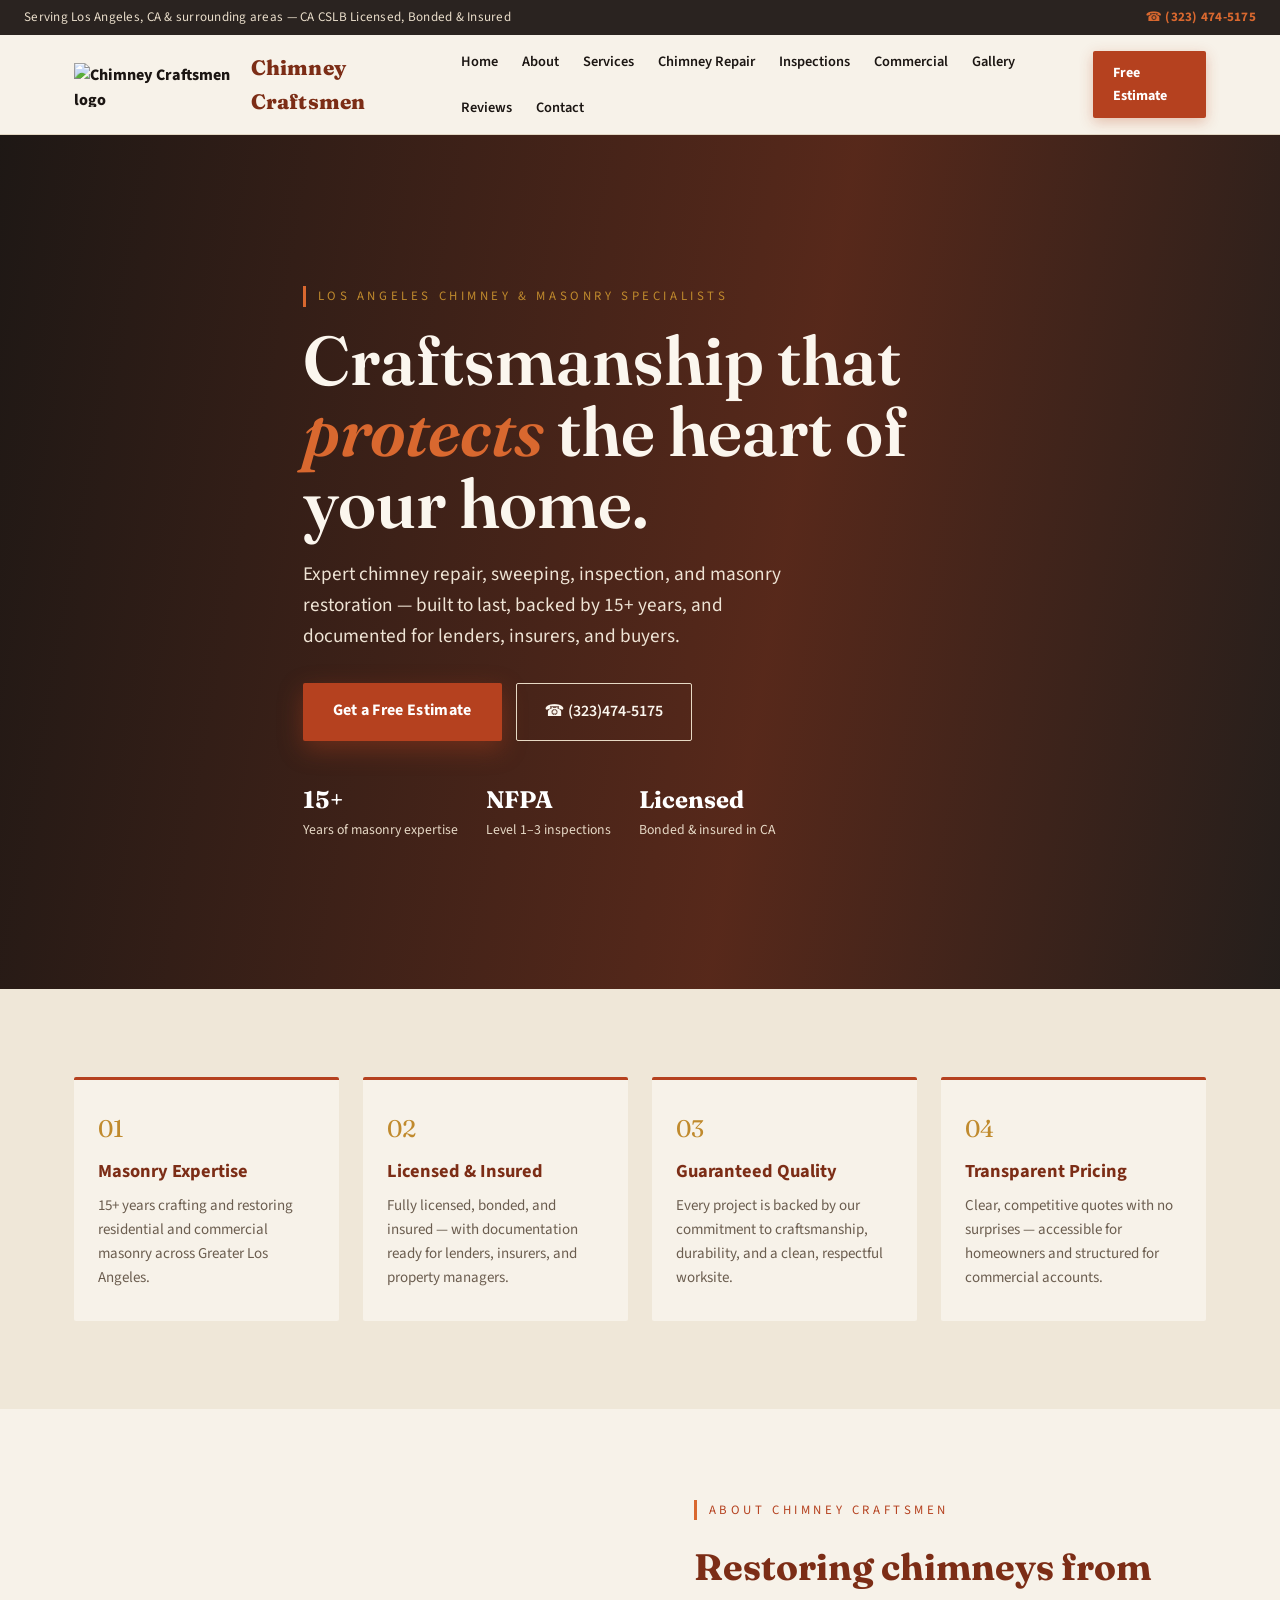
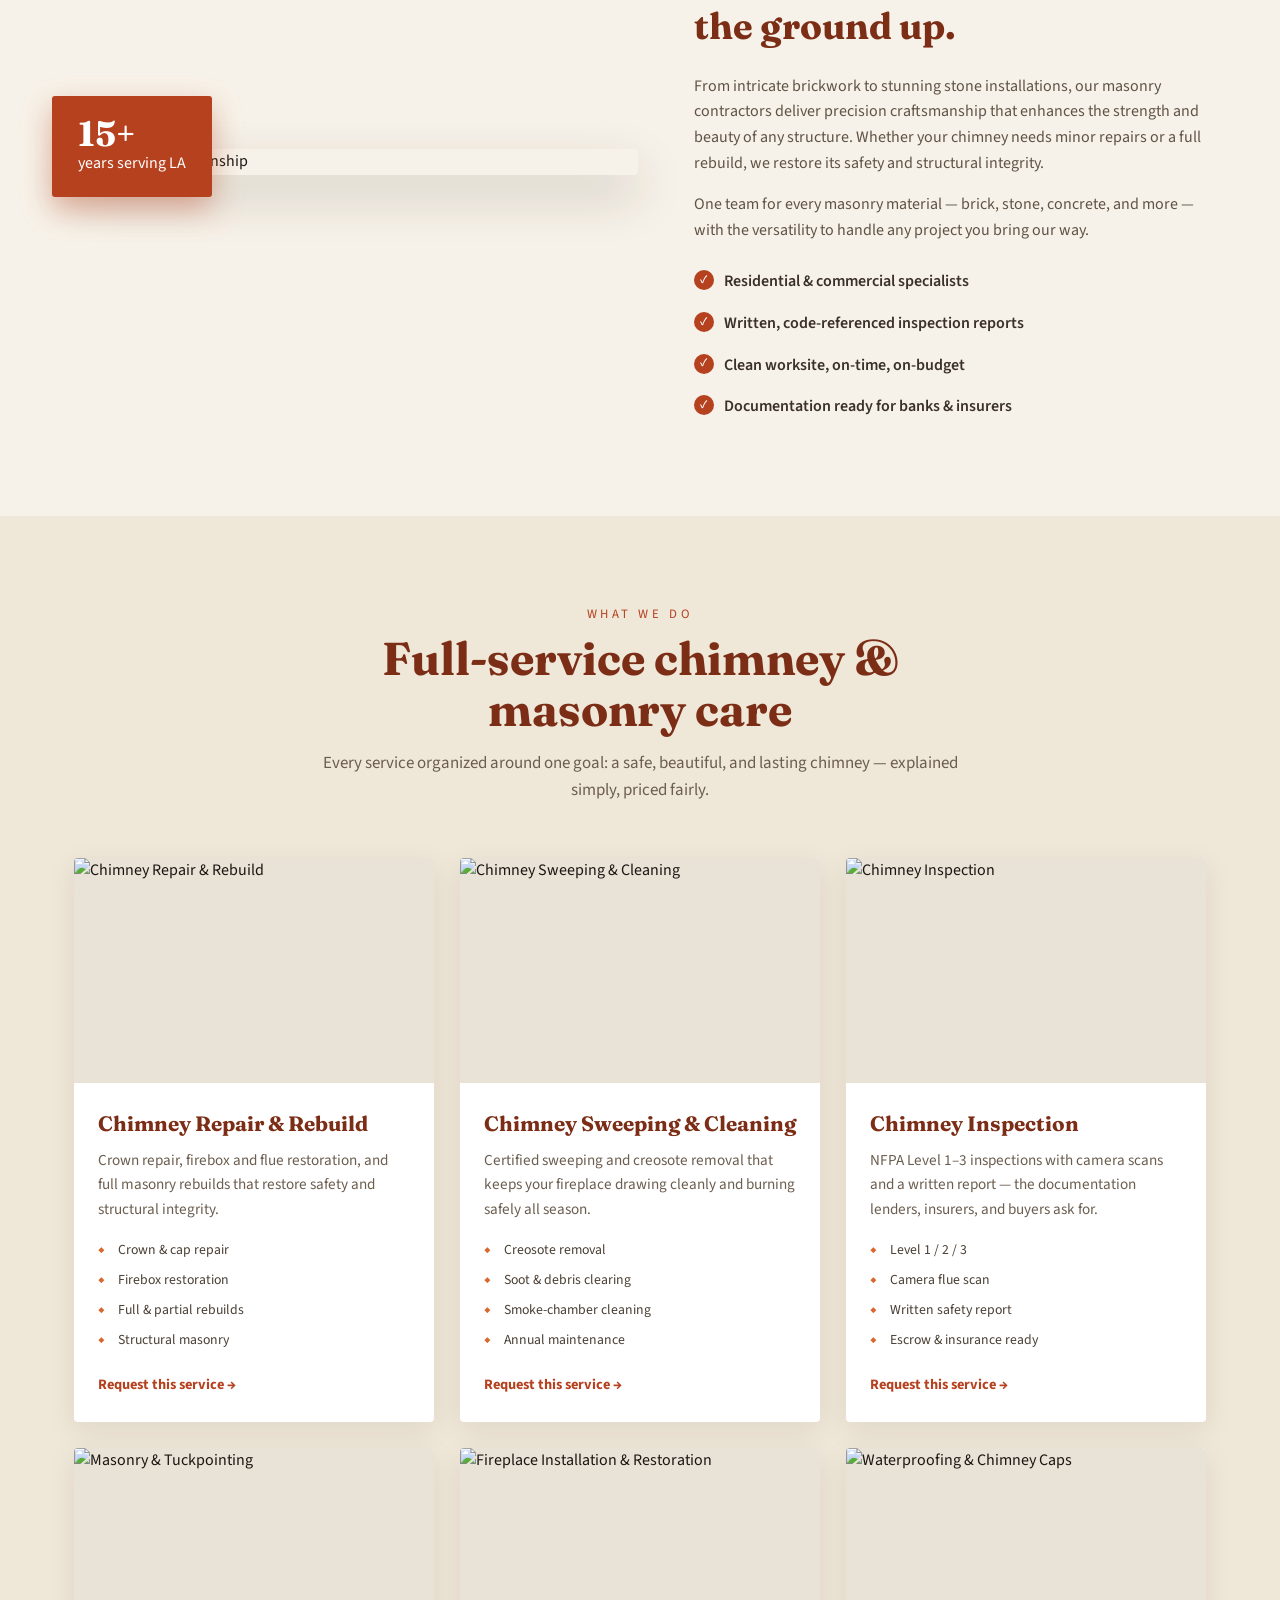
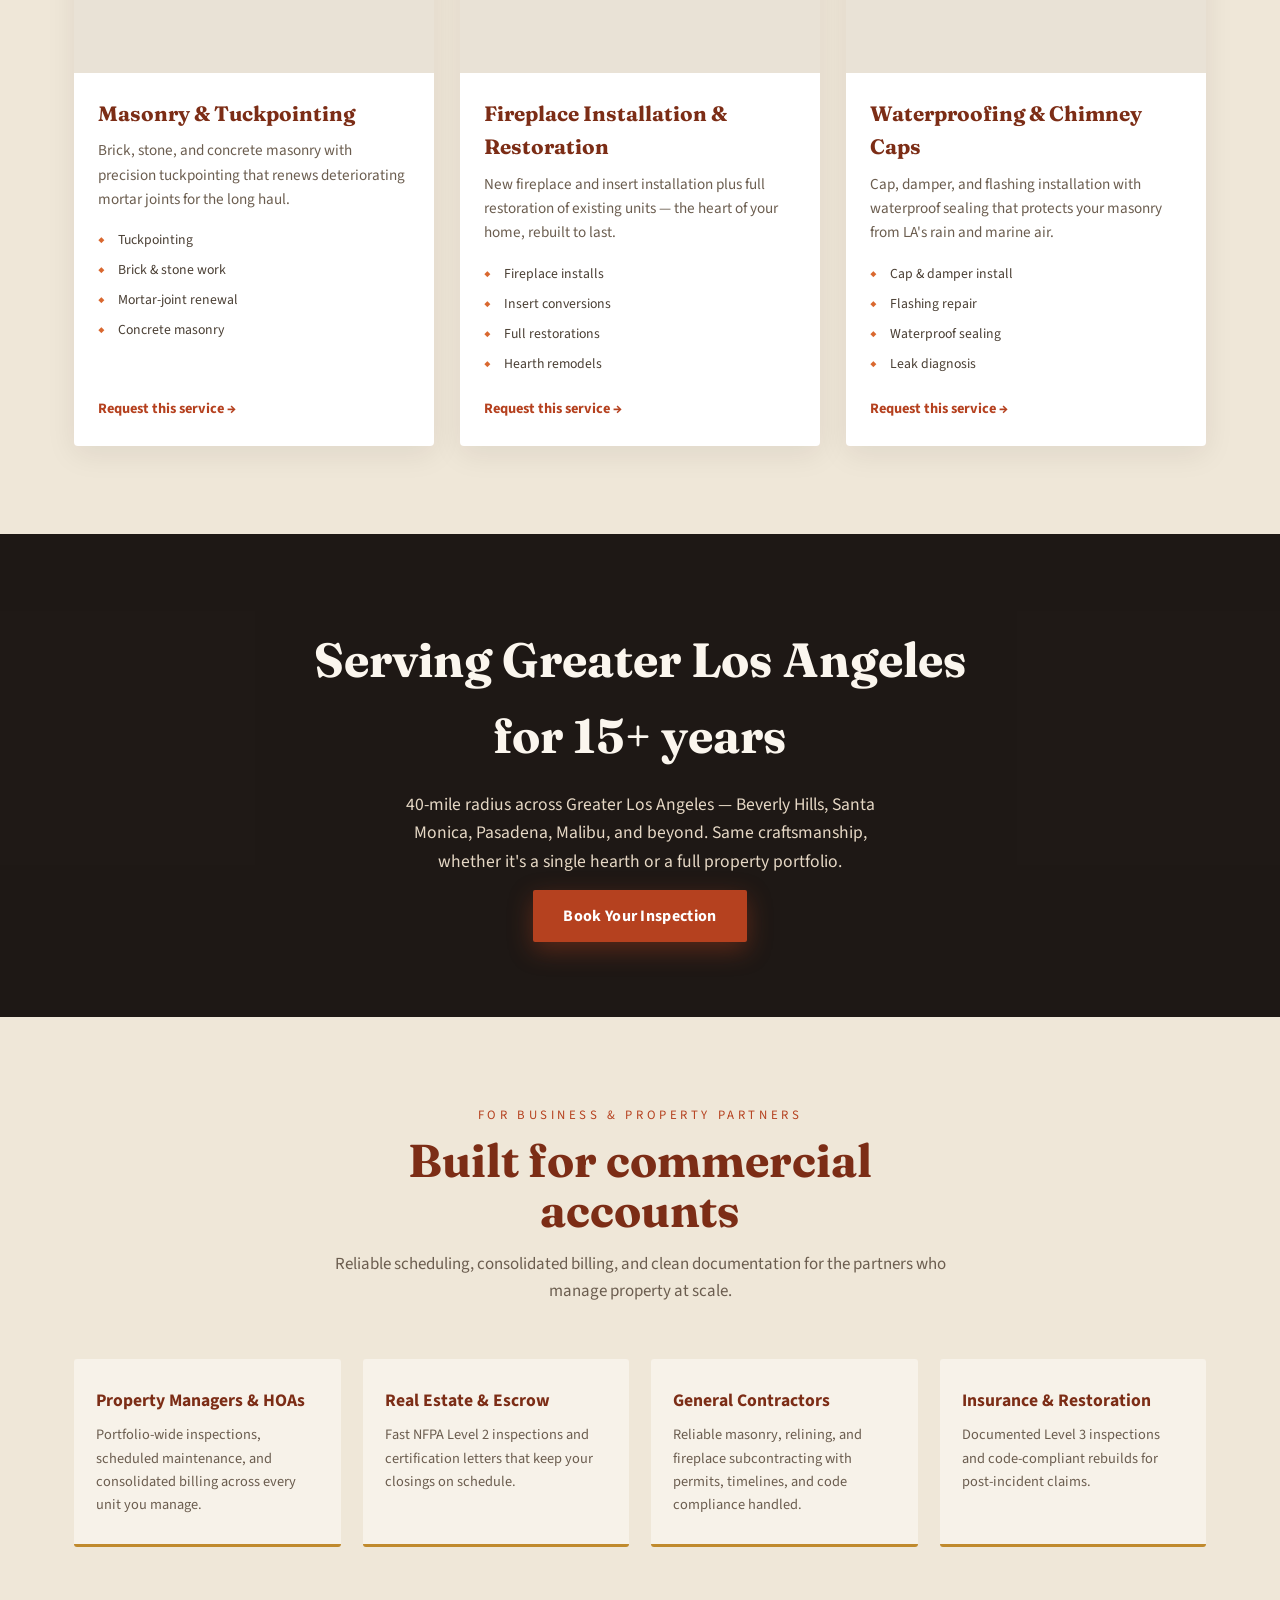
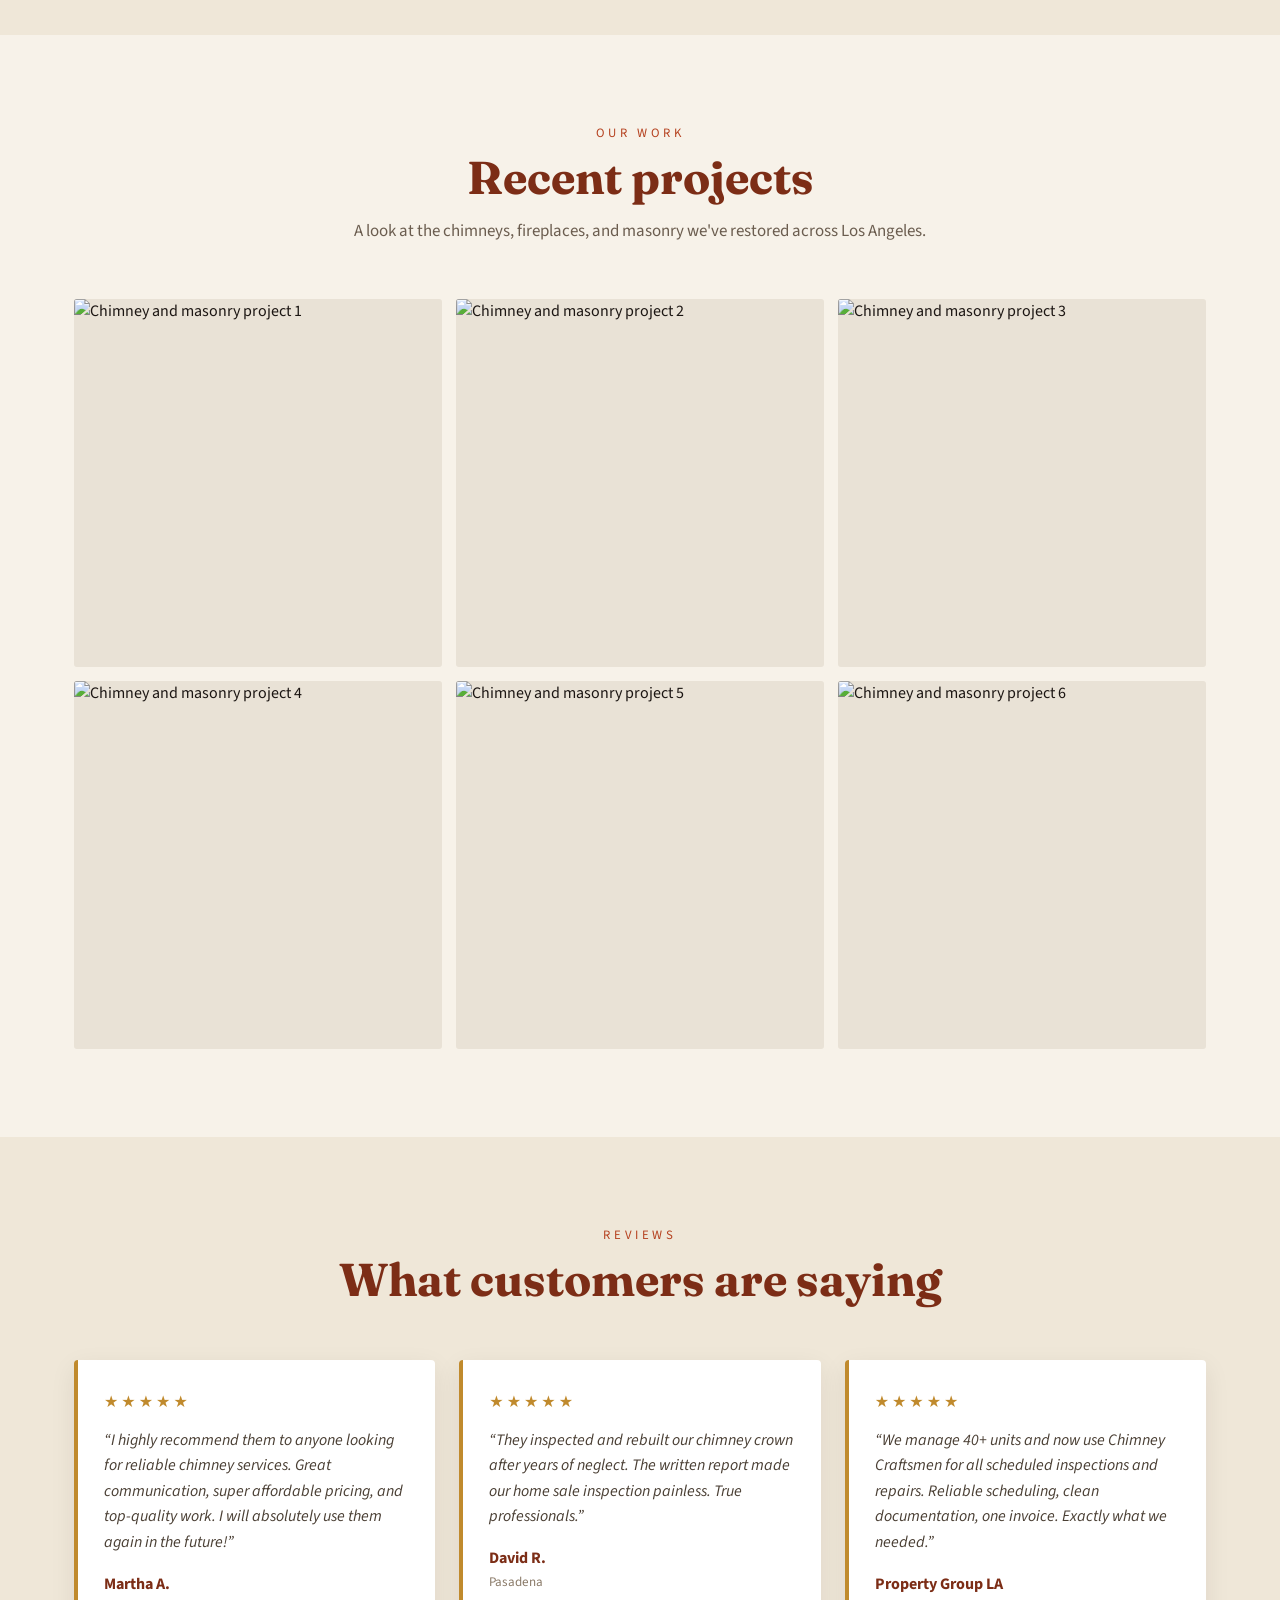
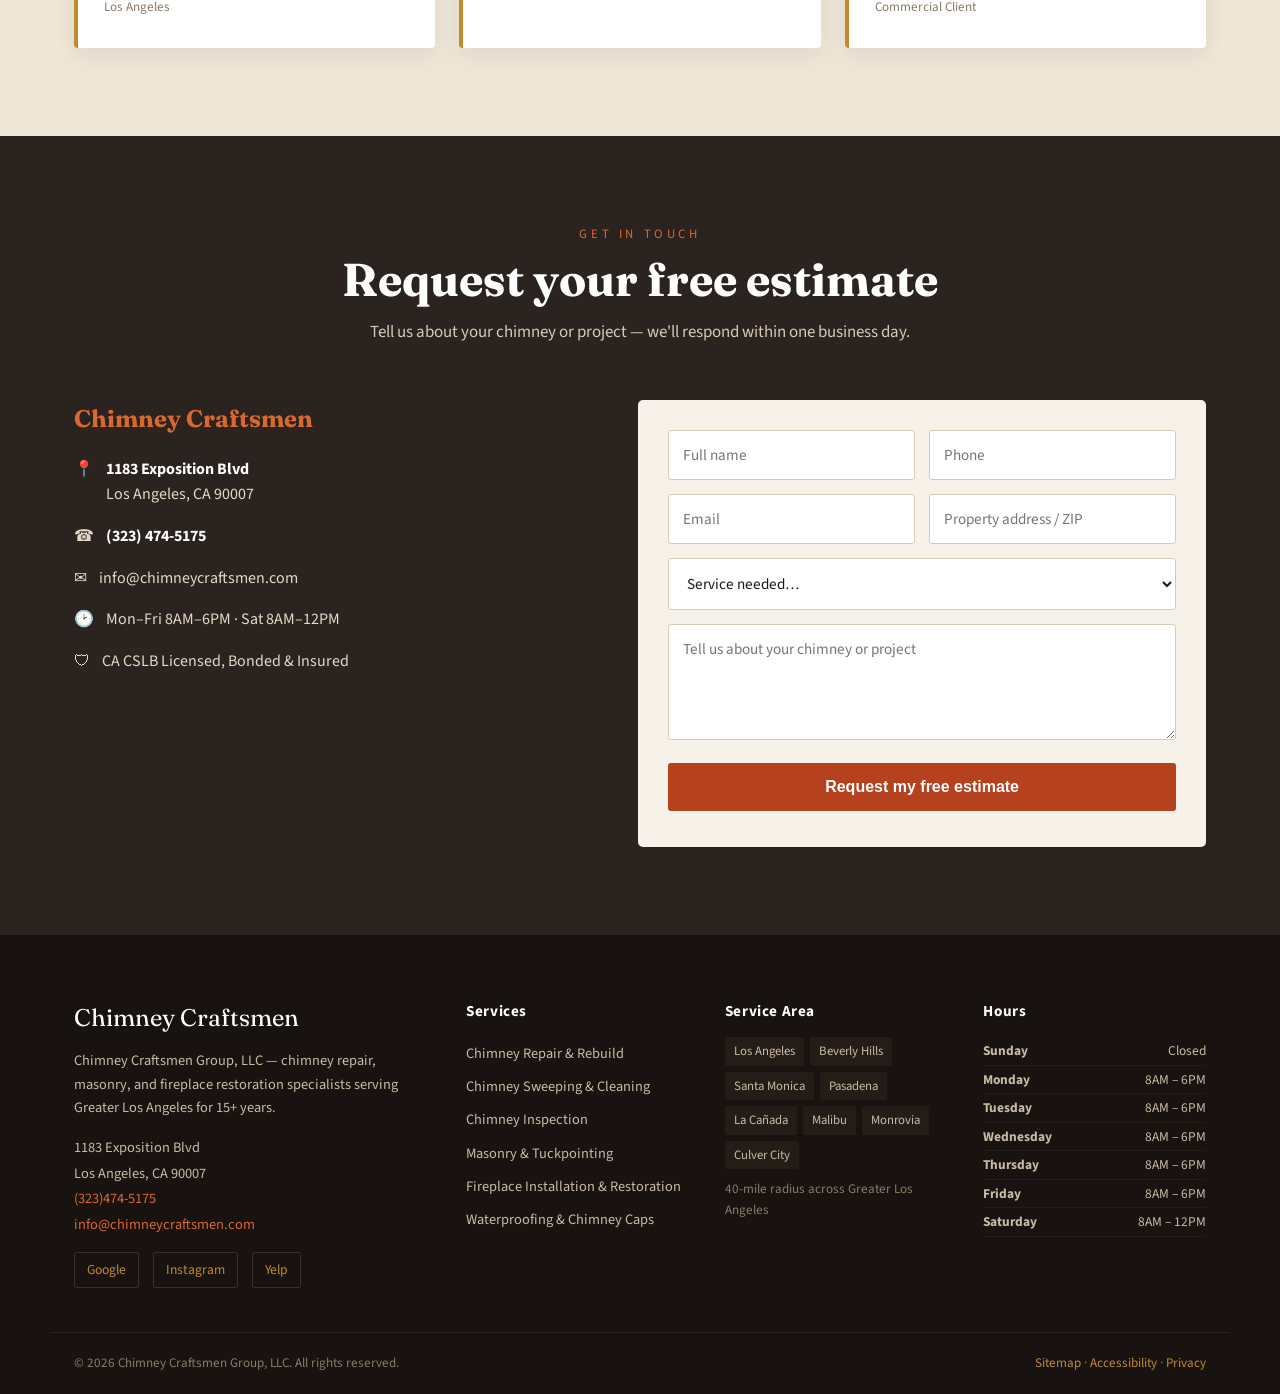
==== commit 30510b6a: "change in phone number" ====
--- a/index.html
+++ b/index.html
@@ -17,7 +17,7 @@
     </title>
     <meta
       name="description"
-      content="Chimney Craftsmen — expert chimney repair, sweeping, inspection & masonry restoration in Los Angeles. 15+ years, licensed, bonded & insured. Free estimates. Call (323) 672-3058."
+      content="Chimney Craftsmen — expert chimney repair, sweeping, inspection & masonry restoration in Los Angeles. 15+ years, licensed, bonded & insured. Free estimates. Call (323) 474-5175."
     />
     <meta
       name="keywords"
@@ -31,7 +31,7 @@
     />
     <meta
       property="og:description"
-      content="Chimney Craftsmen — expert chimney repair, sweeping, inspection & masonry restoration in Los Angeles. 15+ years, licensed, bonded & insured. Free estimates. Call (323) 672-3058."
+      content="Chimney Craftsmen — expert chimney repair, sweeping, inspection & masonry restoration in Los Angeles. 15+ years, licensed, bonded & insured. Free estimates. Call (323) 474-5175."
     />
     <meta property="og:url" content="https://chimneycraftsmen.com/" />
     <meta name="robots" content="index,follow" />
@@ -49,7 +49,7 @@
         "name": "Chimney Craftsmen",
         "legalName": "Chimney Craftsmen Group, LLC",
         "url": "https://chimneycraftsmen.com/",
-        "telephone": "(323) 672-3058",
+        "telephone": "(323) 474-5175",
         "email": "info@chimneycraftsmen.com",
         "image": "https://chimneycraftsmen.com/assets/img/logo.png",
         "priceRange": "$$",
@@ -850,7 +850,7 @@
         >Serving Los Angeles, CA &amp; surrounding areas — CA CSLB Licensed,
         Bonded & Insured</span
       >
-      <a href="tel:+13236723058" class="topphone">☎ (323) 672-3058</a>
+      <a href="tel:+13234745175" class="topphone">☎ (323) 474-5175</a>
     </div>
     <header class="site">
       <div class="wrap navrow">
@@ -1402,8 +1402,8 @@
                 ☎
                 <span
                   ><b
-                    ><a href="tel:+13236723058" style="color: #fff"
-                      >(323) 672-3058</a
+                    ><a href="tel:+13234745175" style="color: #fff"
+                      >(323) 474-5175</a
                     ></b
                   ></span
                 >
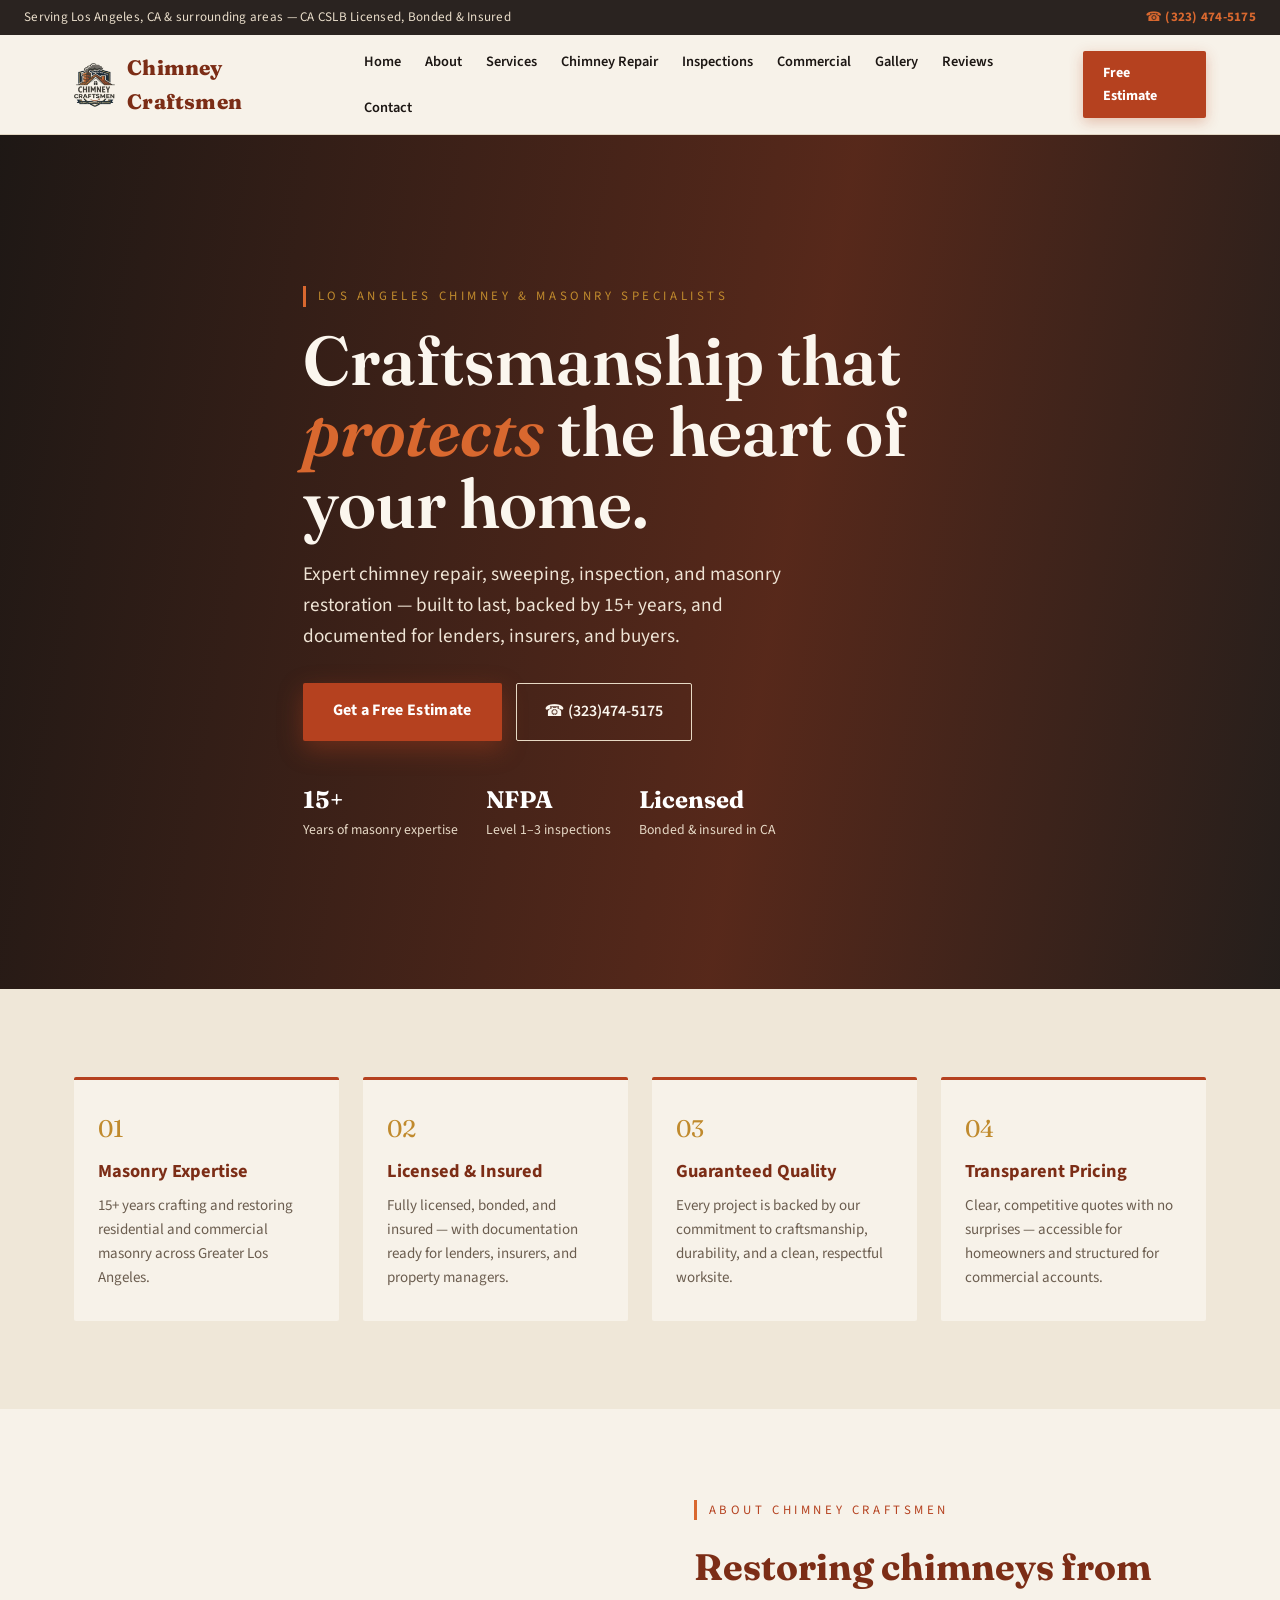
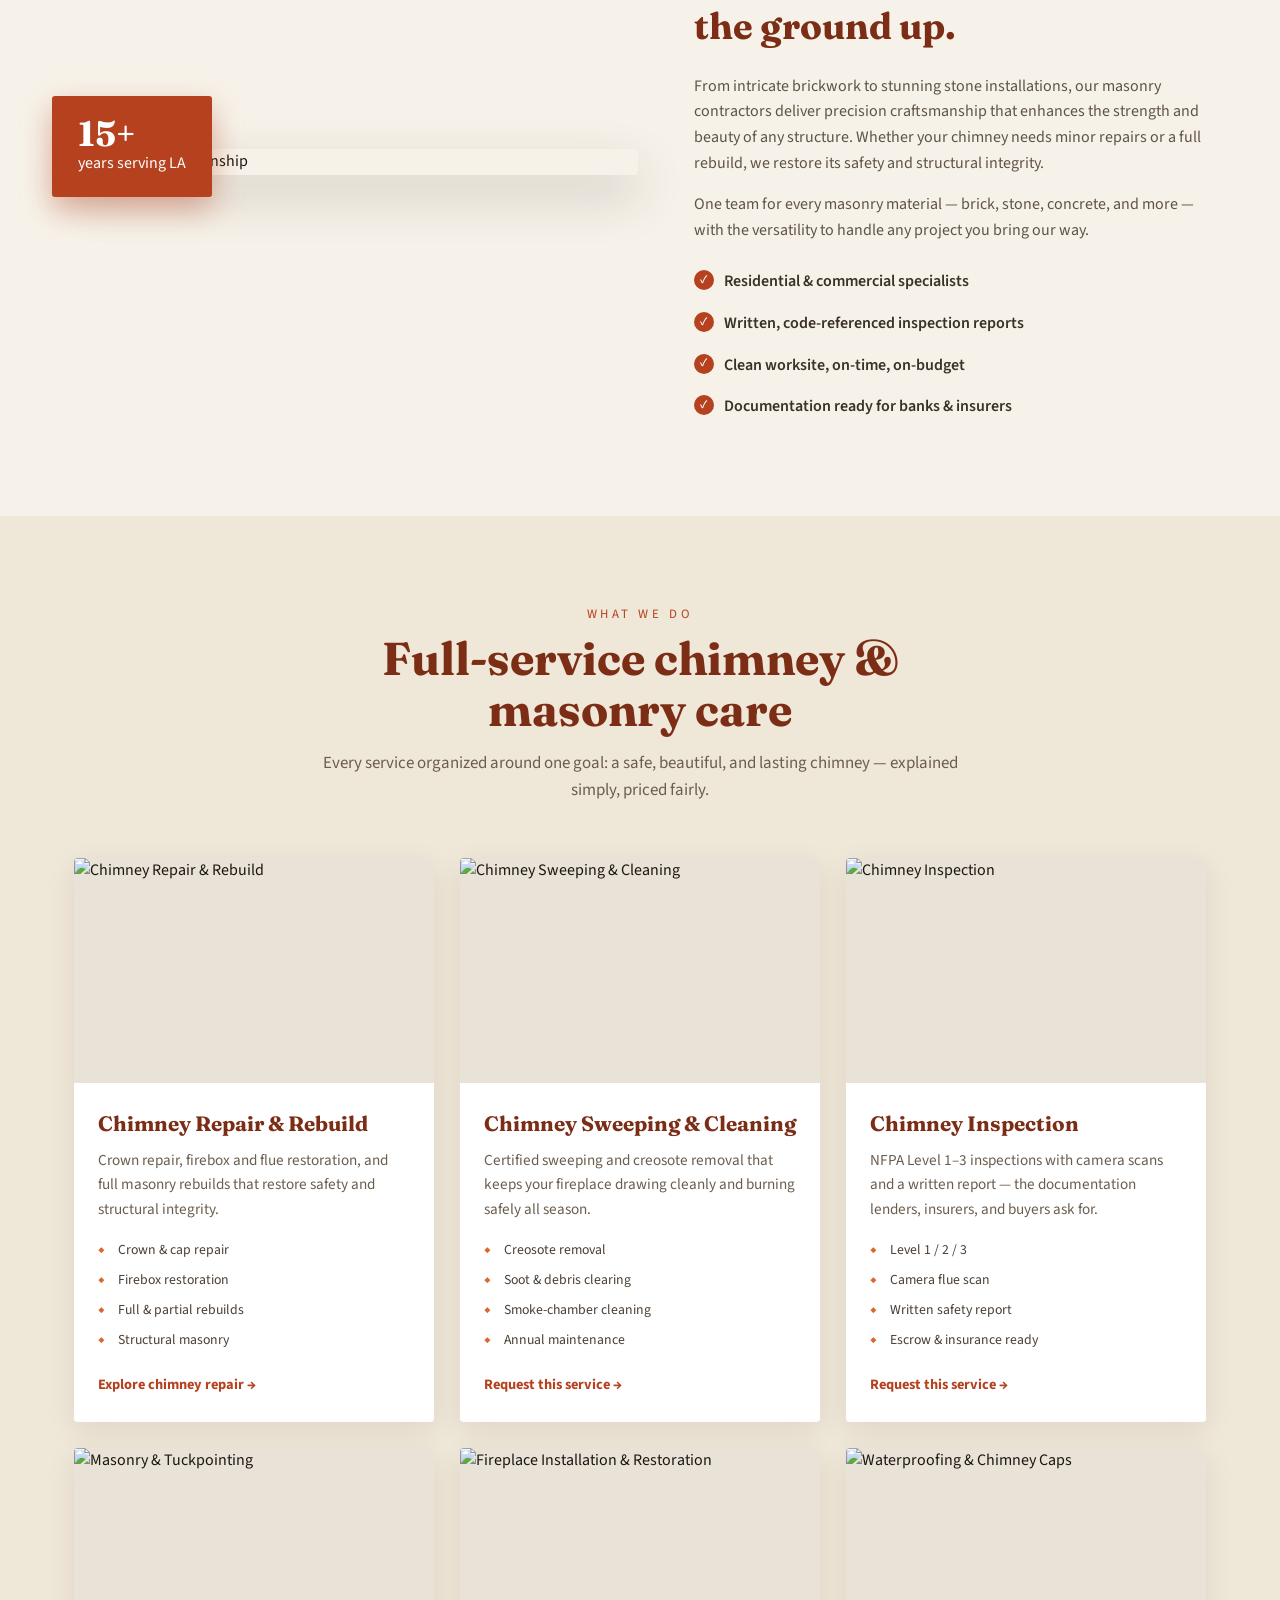
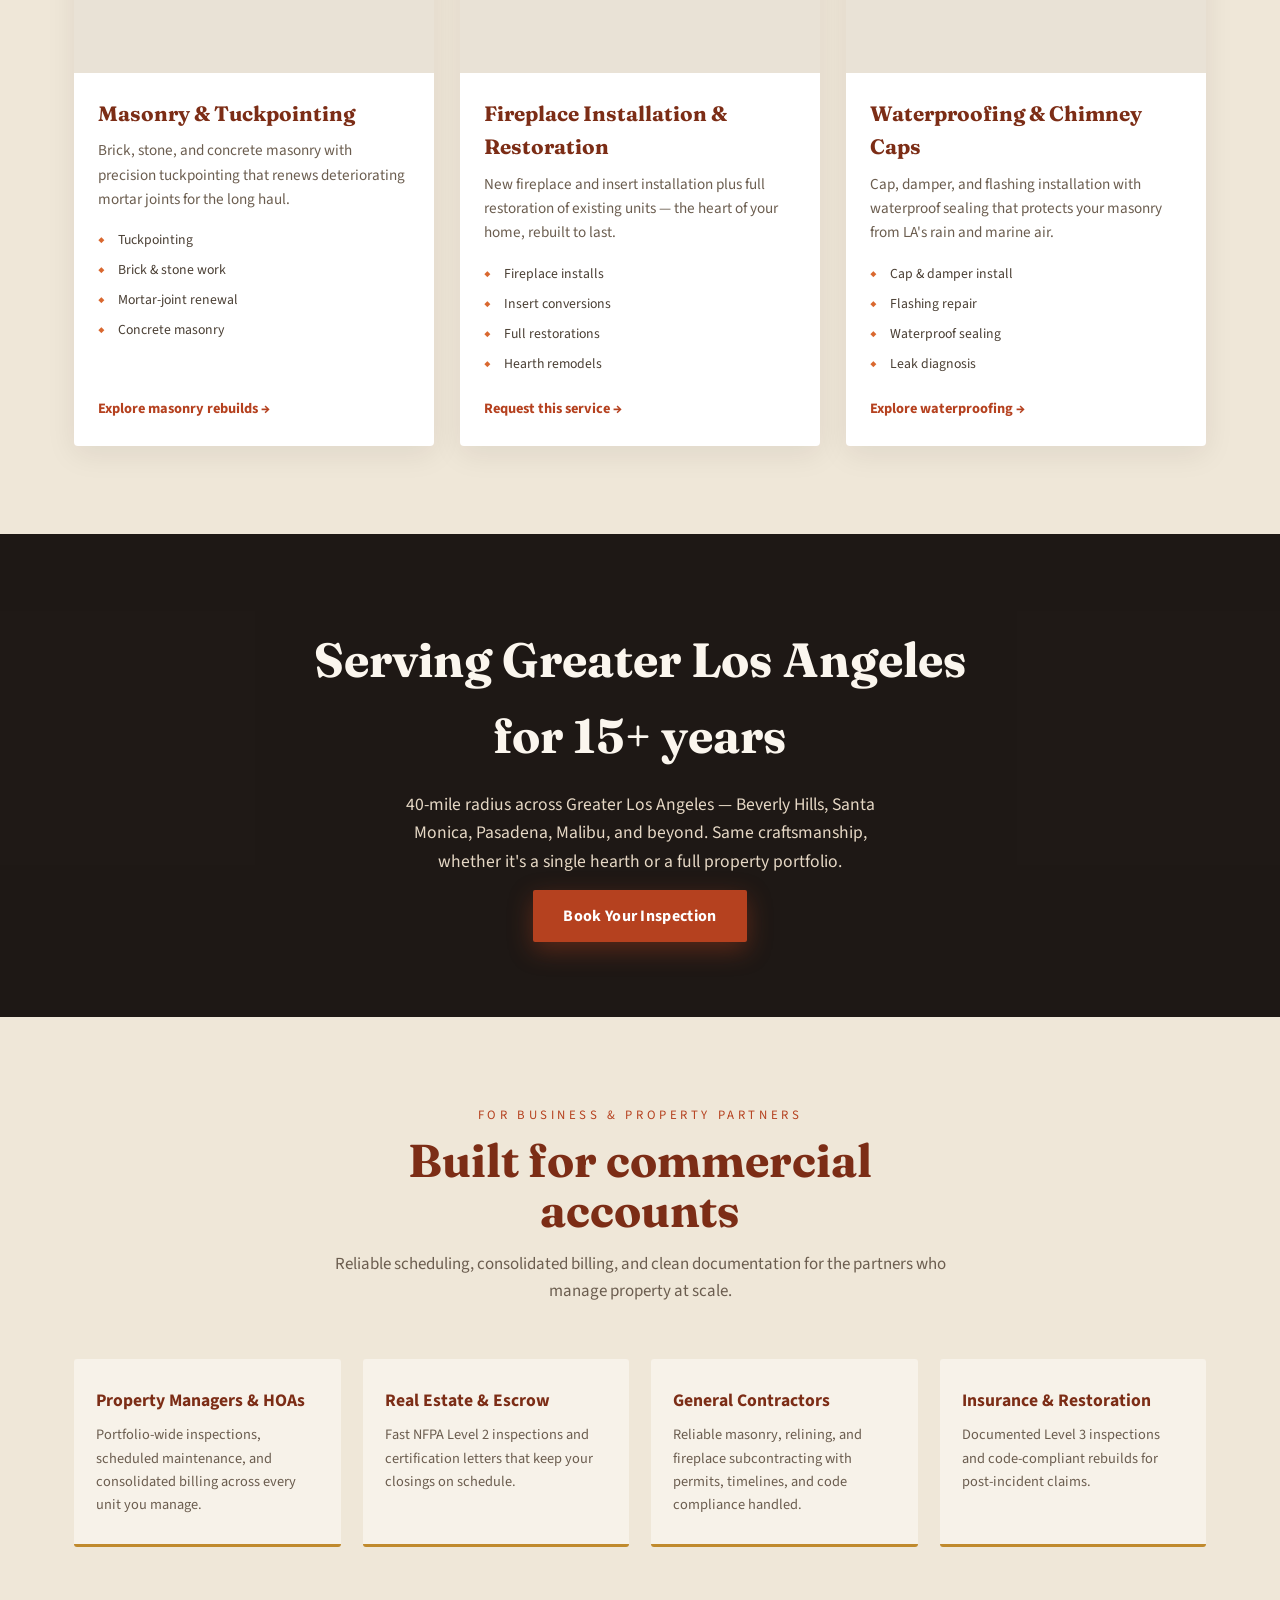
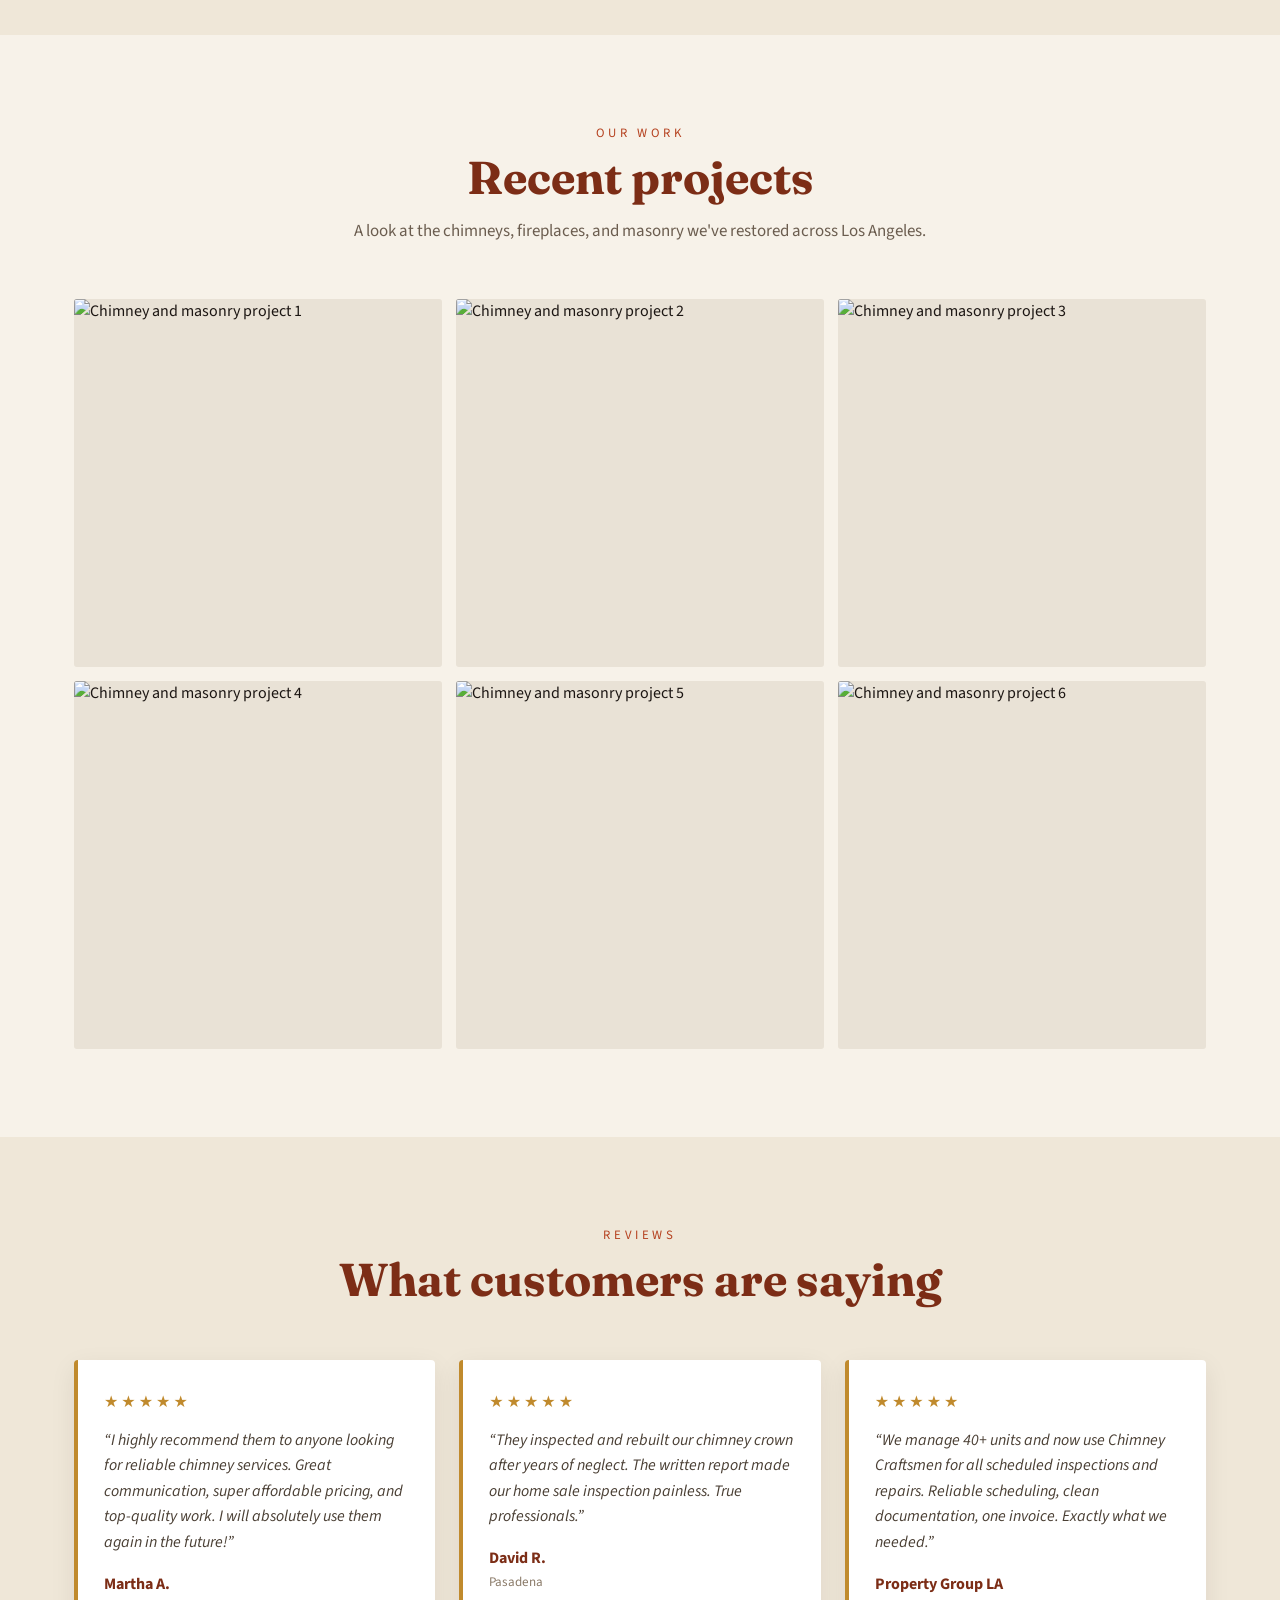
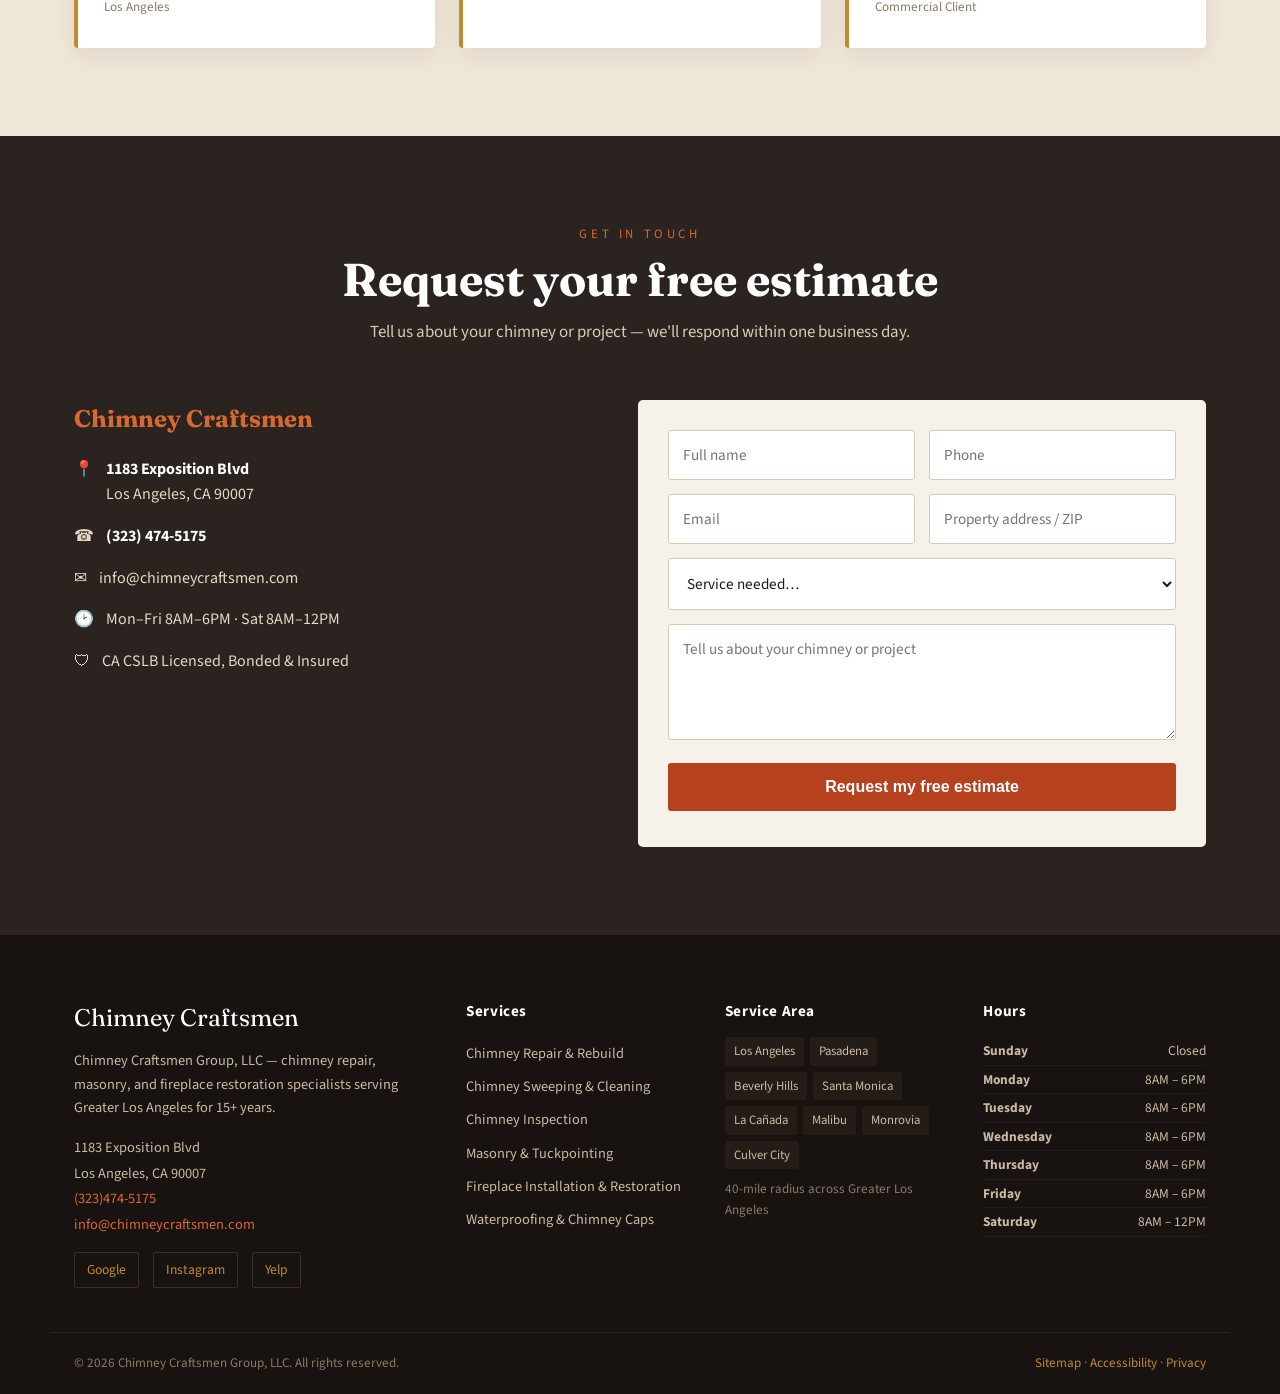
==== commit c92274ba: "SEO optimization and pages change" ====
--- a/index.html
+++ b/index.html
@@ -49,7 +49,7 @@
         "name": "Chimney Craftsmen",
         "legalName": "Chimney Craftsmen Group, LLC",
         "url": "https://chimneycraftsmen.com/",
-        "telephone": "(323) 474-5175",
+        "telephone": "+1-323-474-5175",
         "email": "info@chimneycraftsmen.com",
         "image": "https://chimneycraftsmen.com/assets/img/logo.png",
         "priceRange": "$$",
@@ -61,27 +61,49 @@
           "postalCode": "90007",
           "addressCountry": "US"
         },
-        "areaServed": "Los Angeles, Beverly Hills, Santa Monica, Pasadena, La Cañada, Malibu, Monrovia, Culver City",
-        "openingHoursSpecification": [
-          {
-            "@type": "OpeningHoursSpecification",
-            "dayOfWeek": [
-              "Monday",
-              "Tuesday",
-              "Wednesday",
-              "Thursday",
-              "Friday"
-            ],
-            "opens": "08:00",
-            "closes": "18:00"
-          },
-          {
-            "@type": "OpeningHoursSpecification",
-            "dayOfWeek": "Saturday",
-            "opens": "08:00",
-            "closes": "12:00"
-          }
+        "geo": {
+          "@type": "GeoCoordinates",
+          "latitude": 34.0185,
+          "longitude": -118.2885
+        },
+        "areaServed": [
+          { "@type": "City", "name": "Los Angeles" },
+          { "@type": "City", "name": "Pasadena" },
+          { "@type": "City", "name": "Beverly Hills" },
+          { "@type": "City", "name": "Santa Monica" },
+          { "@type": "City", "name": "Malibu" },
+          { "@type": "City", "name": "Culver City" }
         ],
+        "hasOfferCatalog": {
+          "@type": "OfferCatalog",
+          "name": "Chimney & Masonry Services",
+          "itemListElement": [
+            {
+              "@type": "Offer",
+              "itemOffered": {
+                "@type": "Service",
+                "name": "Chimney Repair and Rebuild",
+                "description": "Crown repair, firebox restoration, and full masonry rebuilds."
+              }
+            },
+            {
+              "@type": "Offer",
+              "itemOffered": {
+                "@type": "Service",
+                "name": "Masonry and Tuckpointing",
+                "description": "Brick, stone, and mortar joint tuckpointing and structural restoration."
+              }
+            },
+            {
+              "@type": "Offer",
+              "itemOffered": {
+                "@type": "Service",
+                "name": "Chimney Waterproofing",
+                "description": "Waterproof sealing, chimney cap installation, and flashing repair."
+              }
+            }
+          ]
+        },
         "sameAs": [
           "https://maps.app.goo.gl/e29cM41DdXc72XBo7",
           "https://www.instagram.com/chimney_craftsman/",
@@ -872,7 +894,11 @@
             <li><a href="#home">Home</a></li>
             <li><a href="#about">About</a></li>
             <li><a href="#services">Services</a></li>
-            <li><a href="#repair">Chimney Repair</a></li>
+            <li>
+              <a href="/services/chimney-repair-los-angeles.html"
+                >Chimney Repair</a
+              >
+            </li>
             <li><a href="#inspection">Inspections</a></li>
             <li><a href="#commercial">Commercial</a></li>
             <li><a href="#gallery">Gallery</a></li>
@@ -1032,7 +1058,11 @@
                   <li>Full & partial rebuilds</li>
                   <li>Structural masonry</li>
                 </ul>
-                <a href="#contact" class="svc-link">Request this service →</a>
+                <a
+                  href="/services/chimney-repair-los-angeles.html"
+                  class="svc-link"
+                  >Explore chimney repair →</a
+                >
               </div>
             </article>
 
@@ -1120,7 +1150,11 @@
                   <li>Mortar-joint renewal</li>
                   <li>Concrete masonry</li>
                 </ul>
-                <a href="#contact" class="svc-link">Request this service →</a>
+                <a
+                  href="/services/masonry-chimney-rebuild.html"
+                  class="svc-link"
+                  >Explore masonry rebuilds →</a
+                >
               </div>
             </article>
 
@@ -1178,7 +1212,11 @@
                   <li>Waterproof sealing</li>
                   <li>Leak diagnosis</li>
                 </ul>
-                <a href="#contact" class="svc-link">Request this service →</a>
+                <a
+                  href="/services/chimney-waterproofing-los-angeles.html"
+                  class="svc-link"
+                  >Explore waterproofing →</a
+                >
               </div>
             </article>
           </div>
@@ -1514,22 +1552,39 @@
         <div>
           <h4>Services</h4>
           <ul>
-            <li><a href="#repair">Chimney Repair & Rebuild</a></li>
+            <li>
+              <a href="/services/chimney-repair-los-angeles.html"
+                >Chimney Repair & Rebuild</a
+              >
+            </li>
             <li><a href="#sweeping">Chimney Sweeping & Cleaning</a></li>
             <li><a href="#inspection">Chimney Inspection</a></li>
-            <li><a href="#masonry">Masonry & Tuckpointing</a></li>
+            <li>
+              <a href="/services/masonry-chimney-rebuild.html"
+                >Masonry & Tuckpointing</a
+              >
+            </li>
             <li>
               <a href="#fireplace">Fireplace Installation & Restoration</a>
             </li>
-            <li><a href="#waterproofing">Waterproofing & Chimney Caps</a></li>
+            <li>
+              <a href="/services/chimney-waterproofing-los-angeles.html"
+                >Waterproofing & Chimney Caps</a
+              >
+            </li>
           </ul>
         </div>
         <div>
           <h4>Service Area</h4>
           <div class="fserve">
-            <span>Los Angeles</span><span>Beverly Hills</span
-            ><span>Santa Monica</span><span>Pasadena</span><span>La Cañada</span
-            ><span>Malibu</span><span>Monrovia</span><span>Culver City</span>
+            <span>Los Angeles</span
+            ><span
+              ><a href="/locations/pasadena-chimney-repair.html"
+                >Pasadena</a
+              ></span
+            ><span>Beverly Hills</span><span>Santa Monica</span
+            ><span>La Cañada</span><span>Malibu</span><span>Monrovia</span
+            ><span>Culver City</span>
           </div>
           <p class="fradius">40-mile radius across Greater Los Angeles</p>
         </div>
